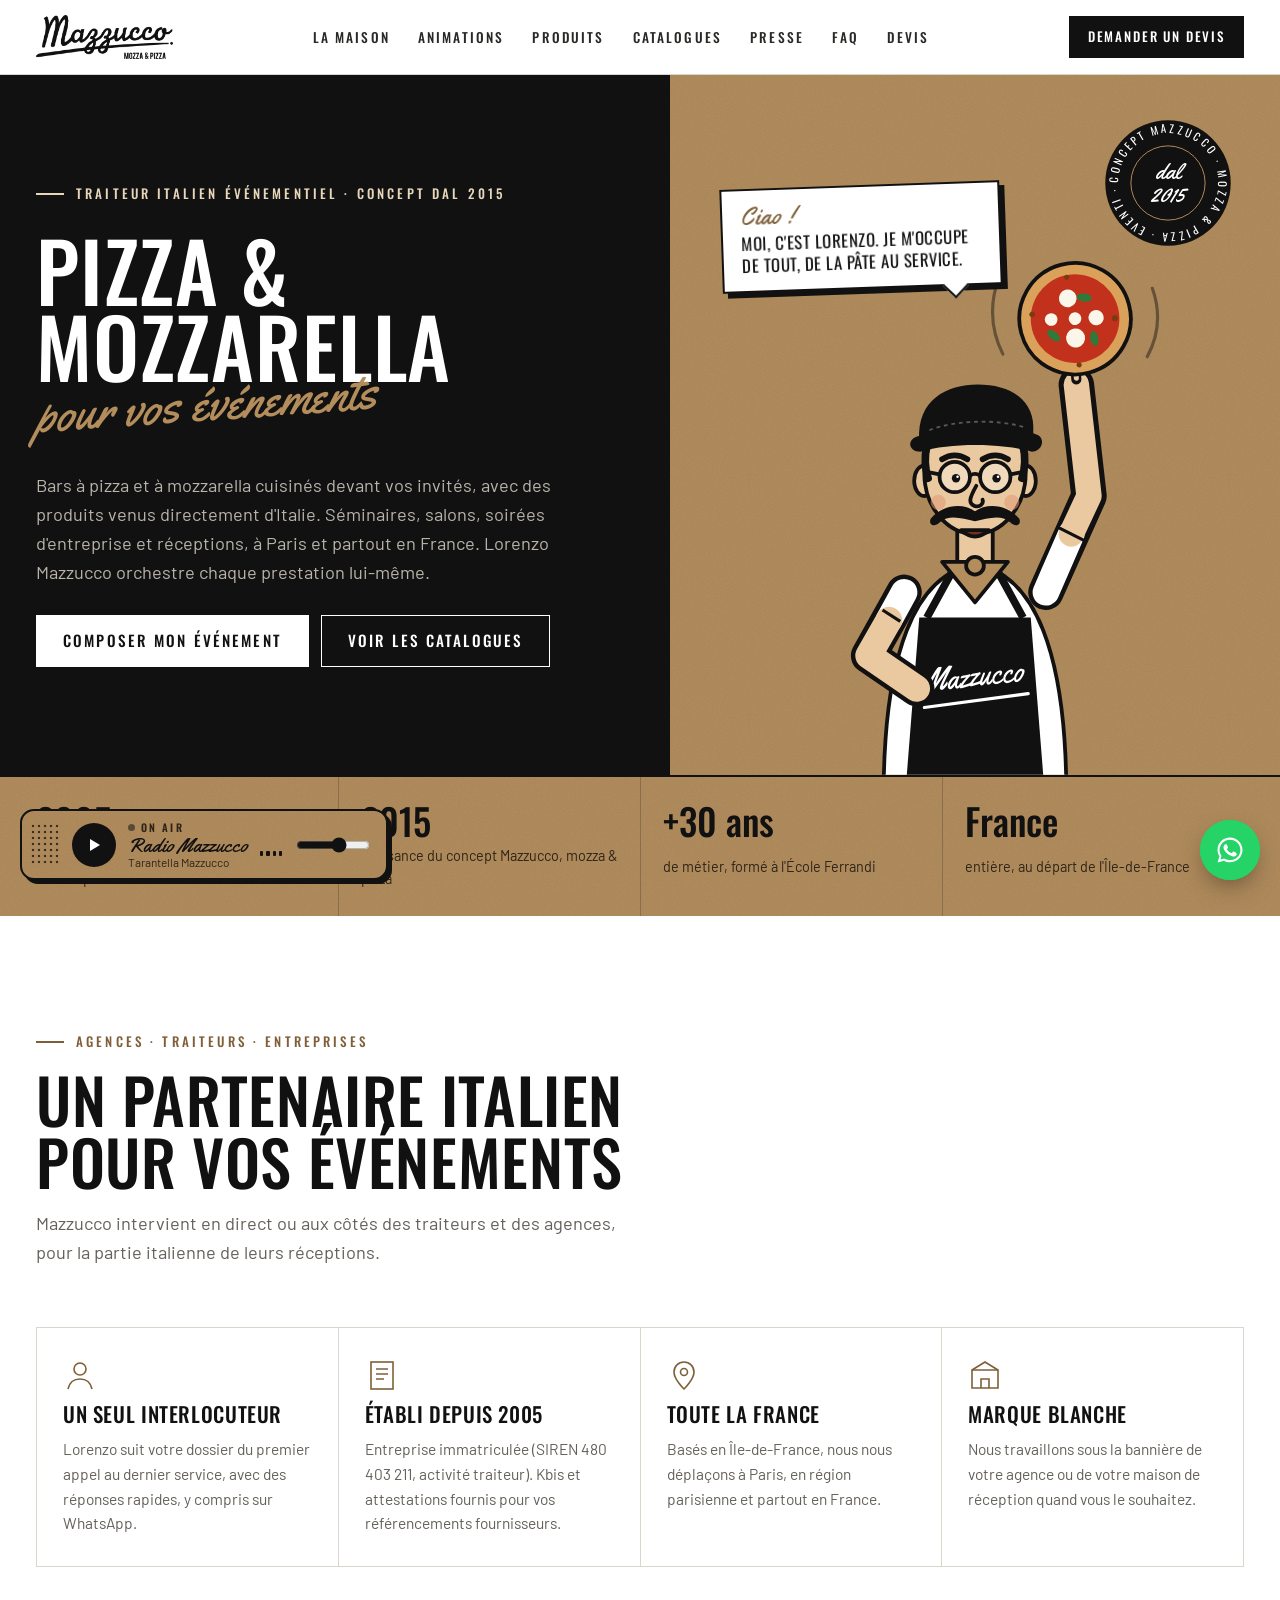
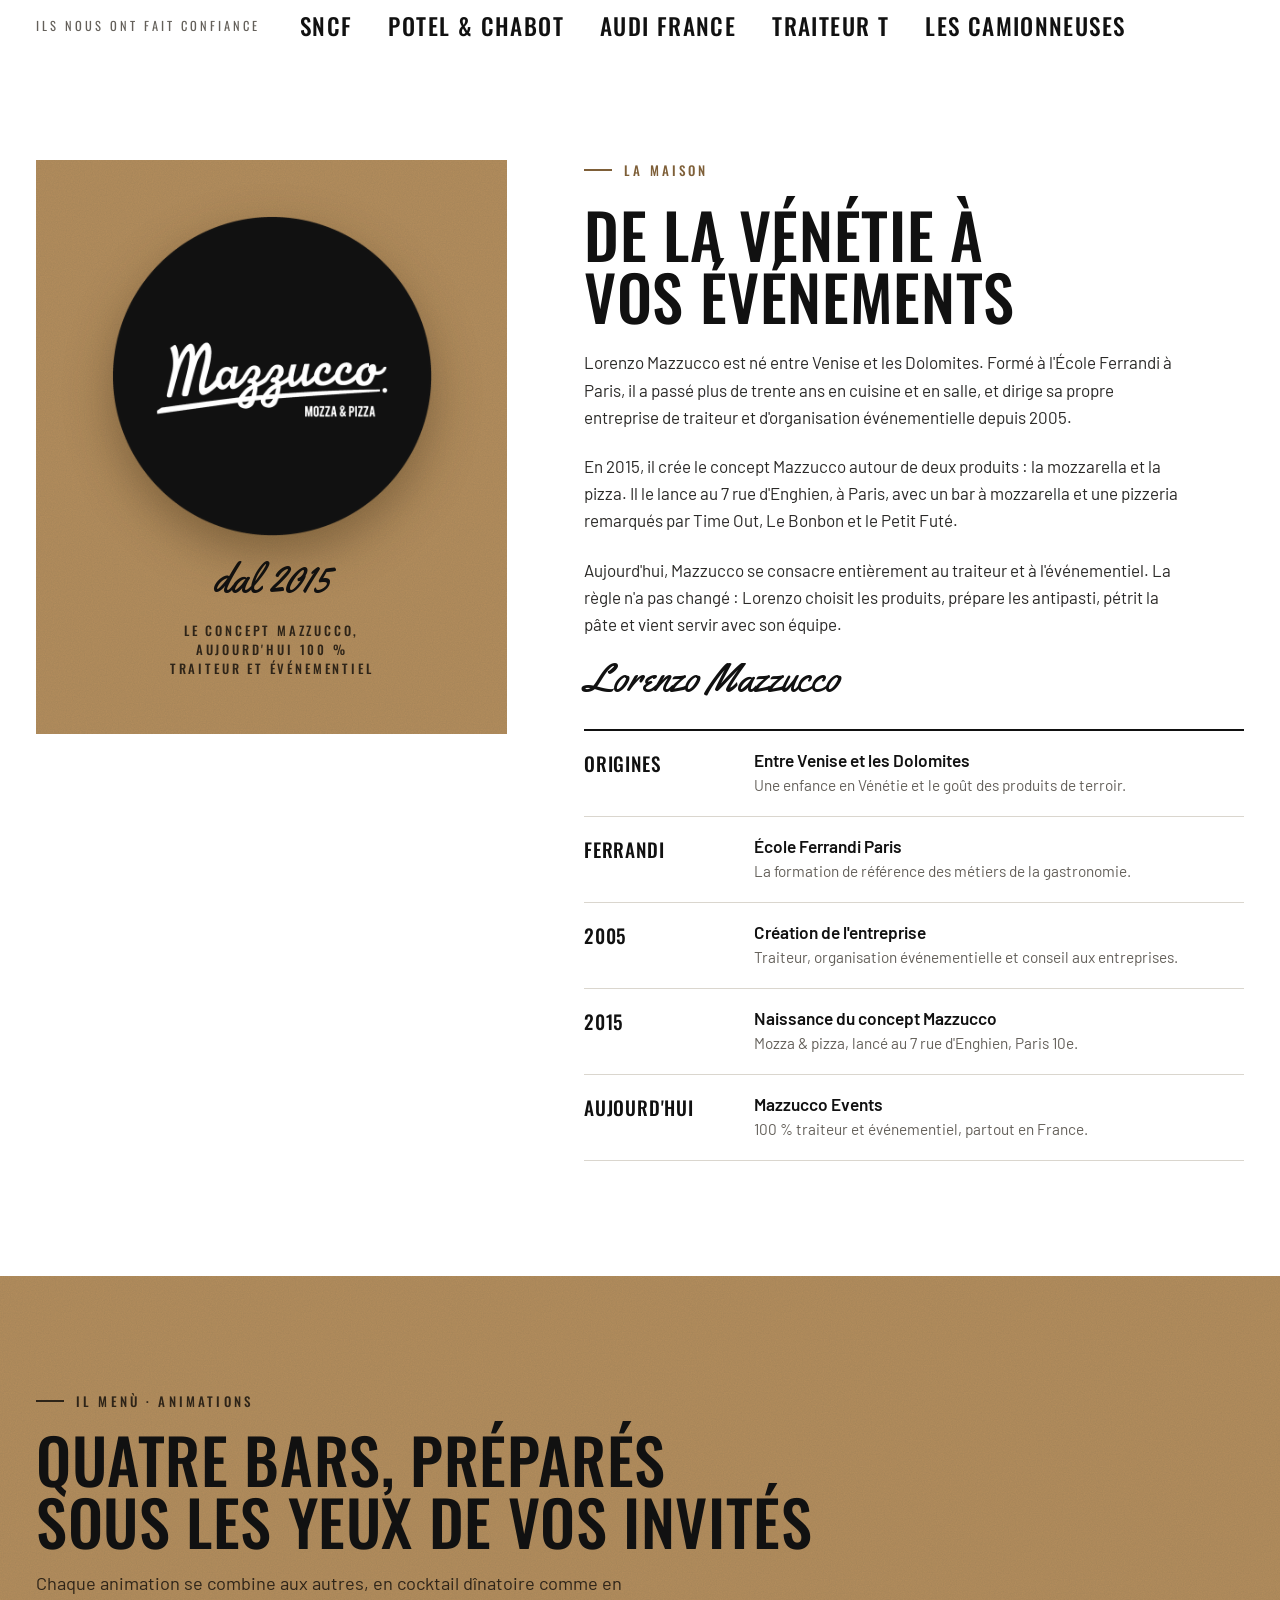
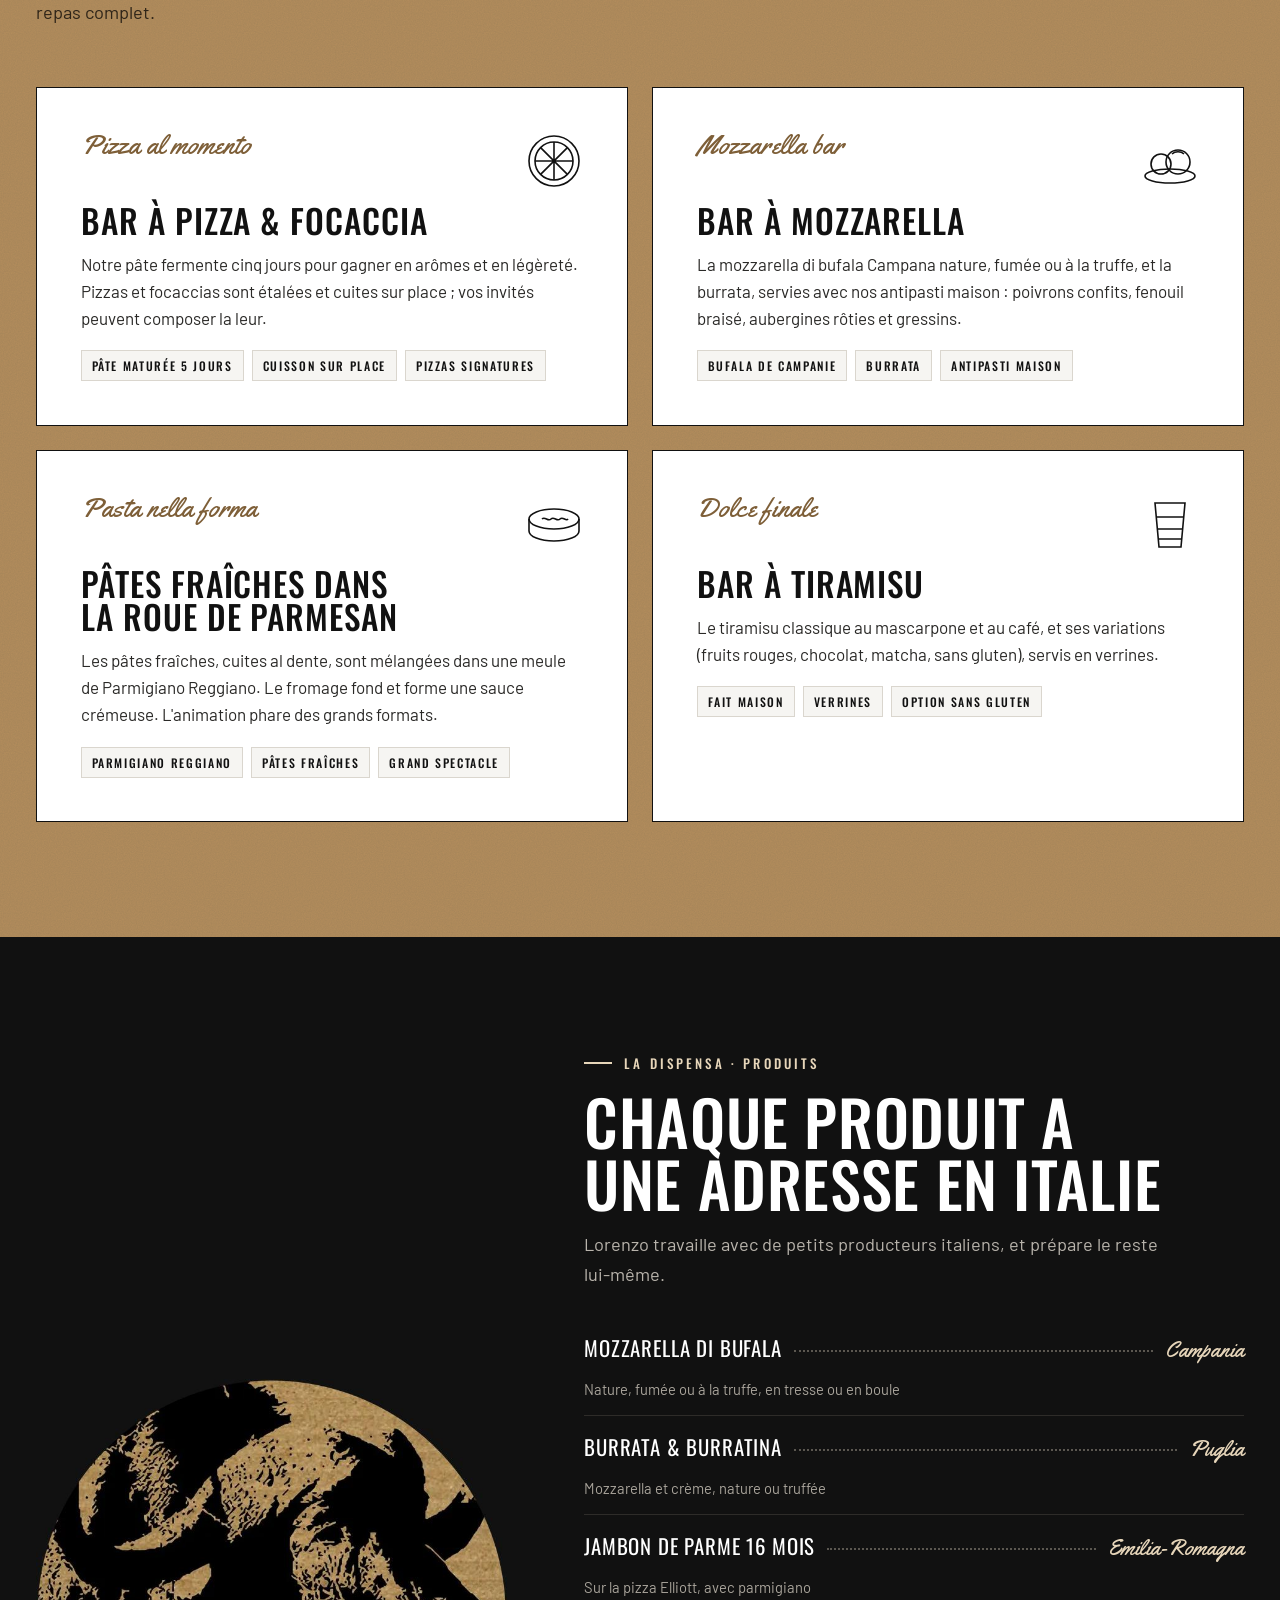
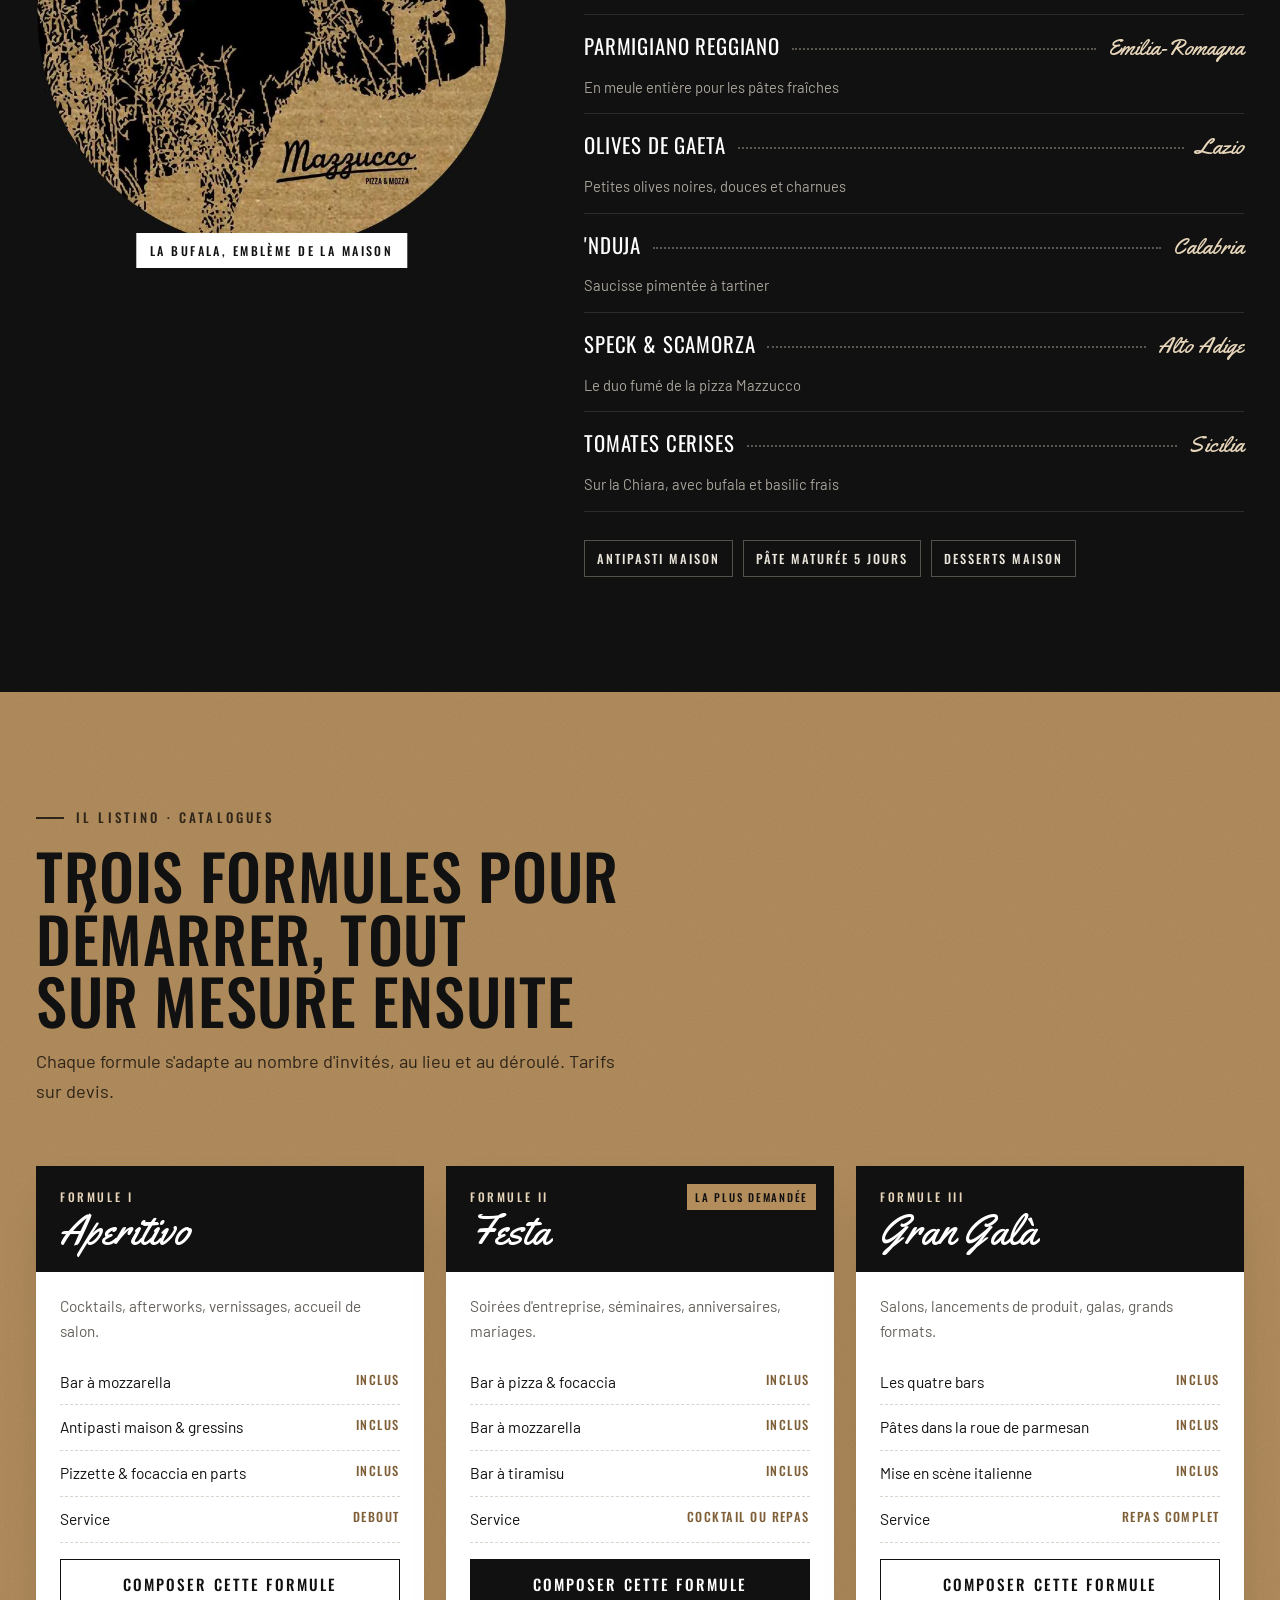
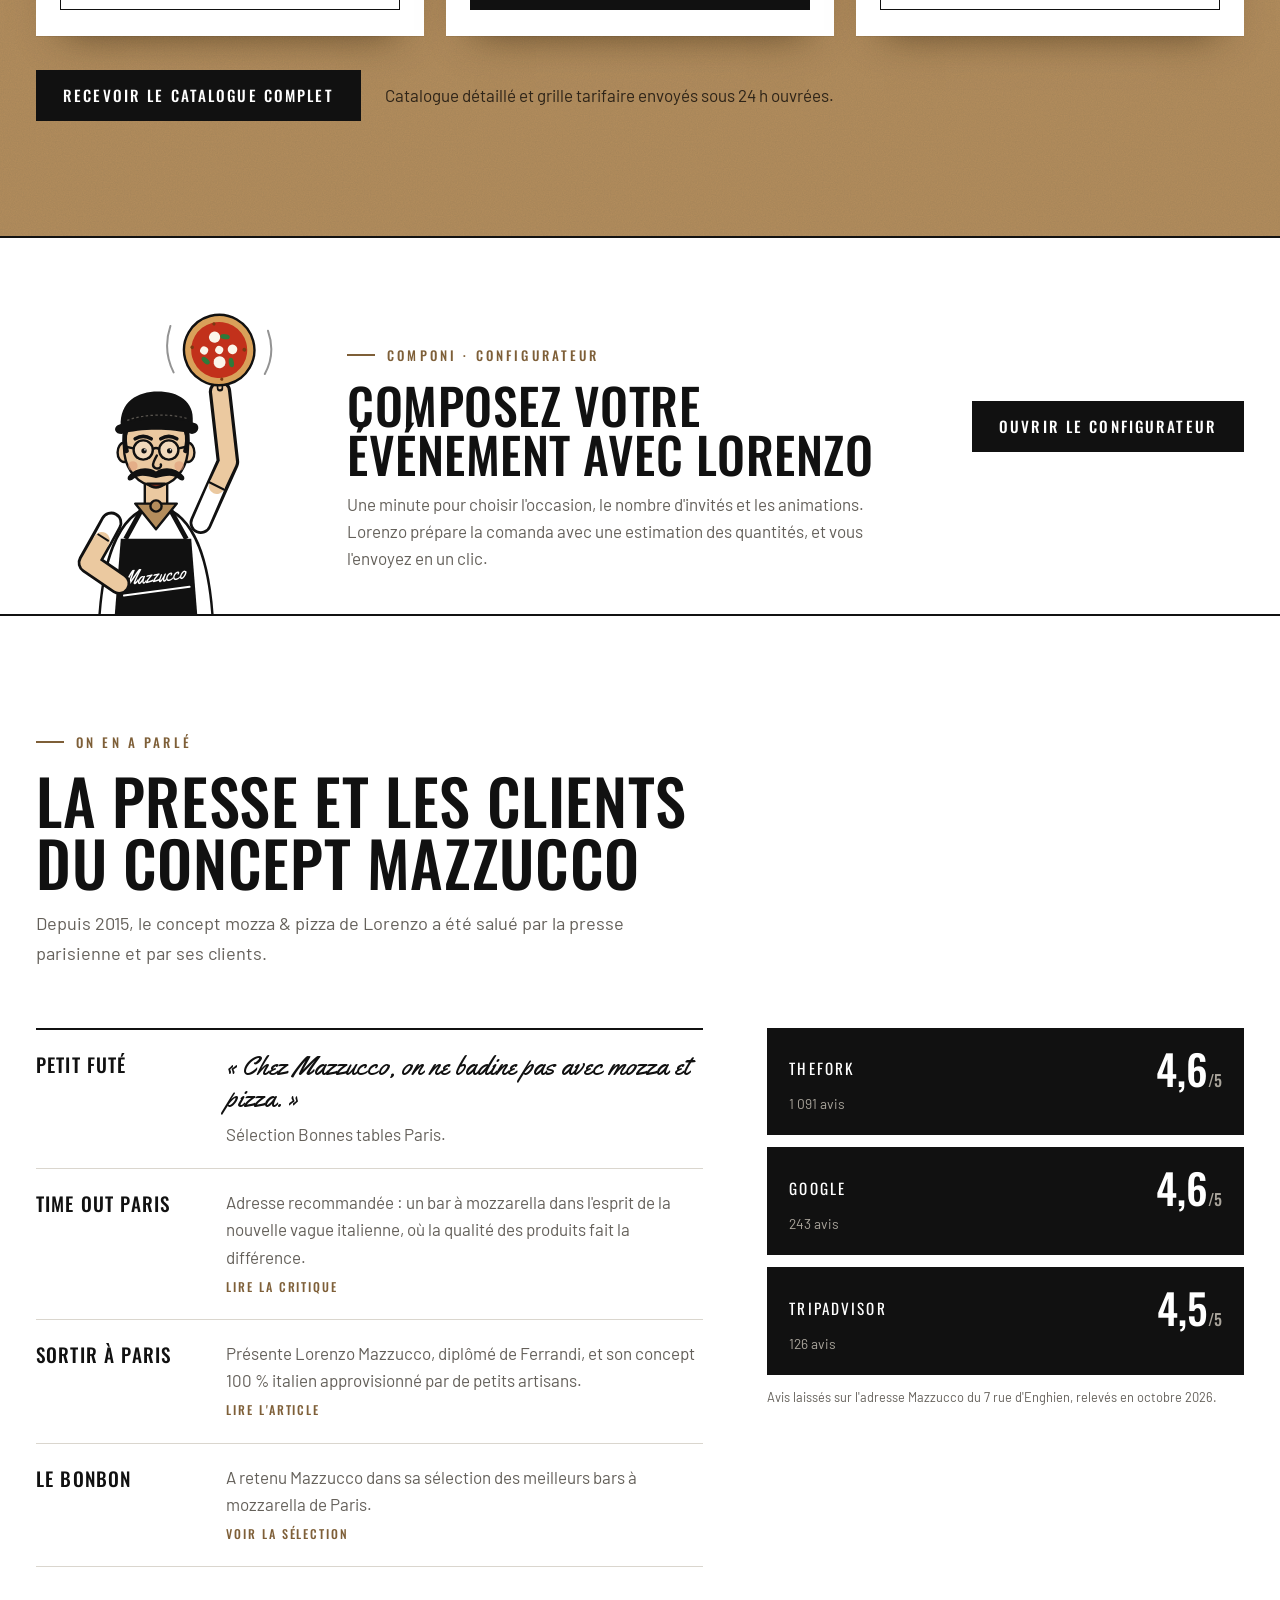
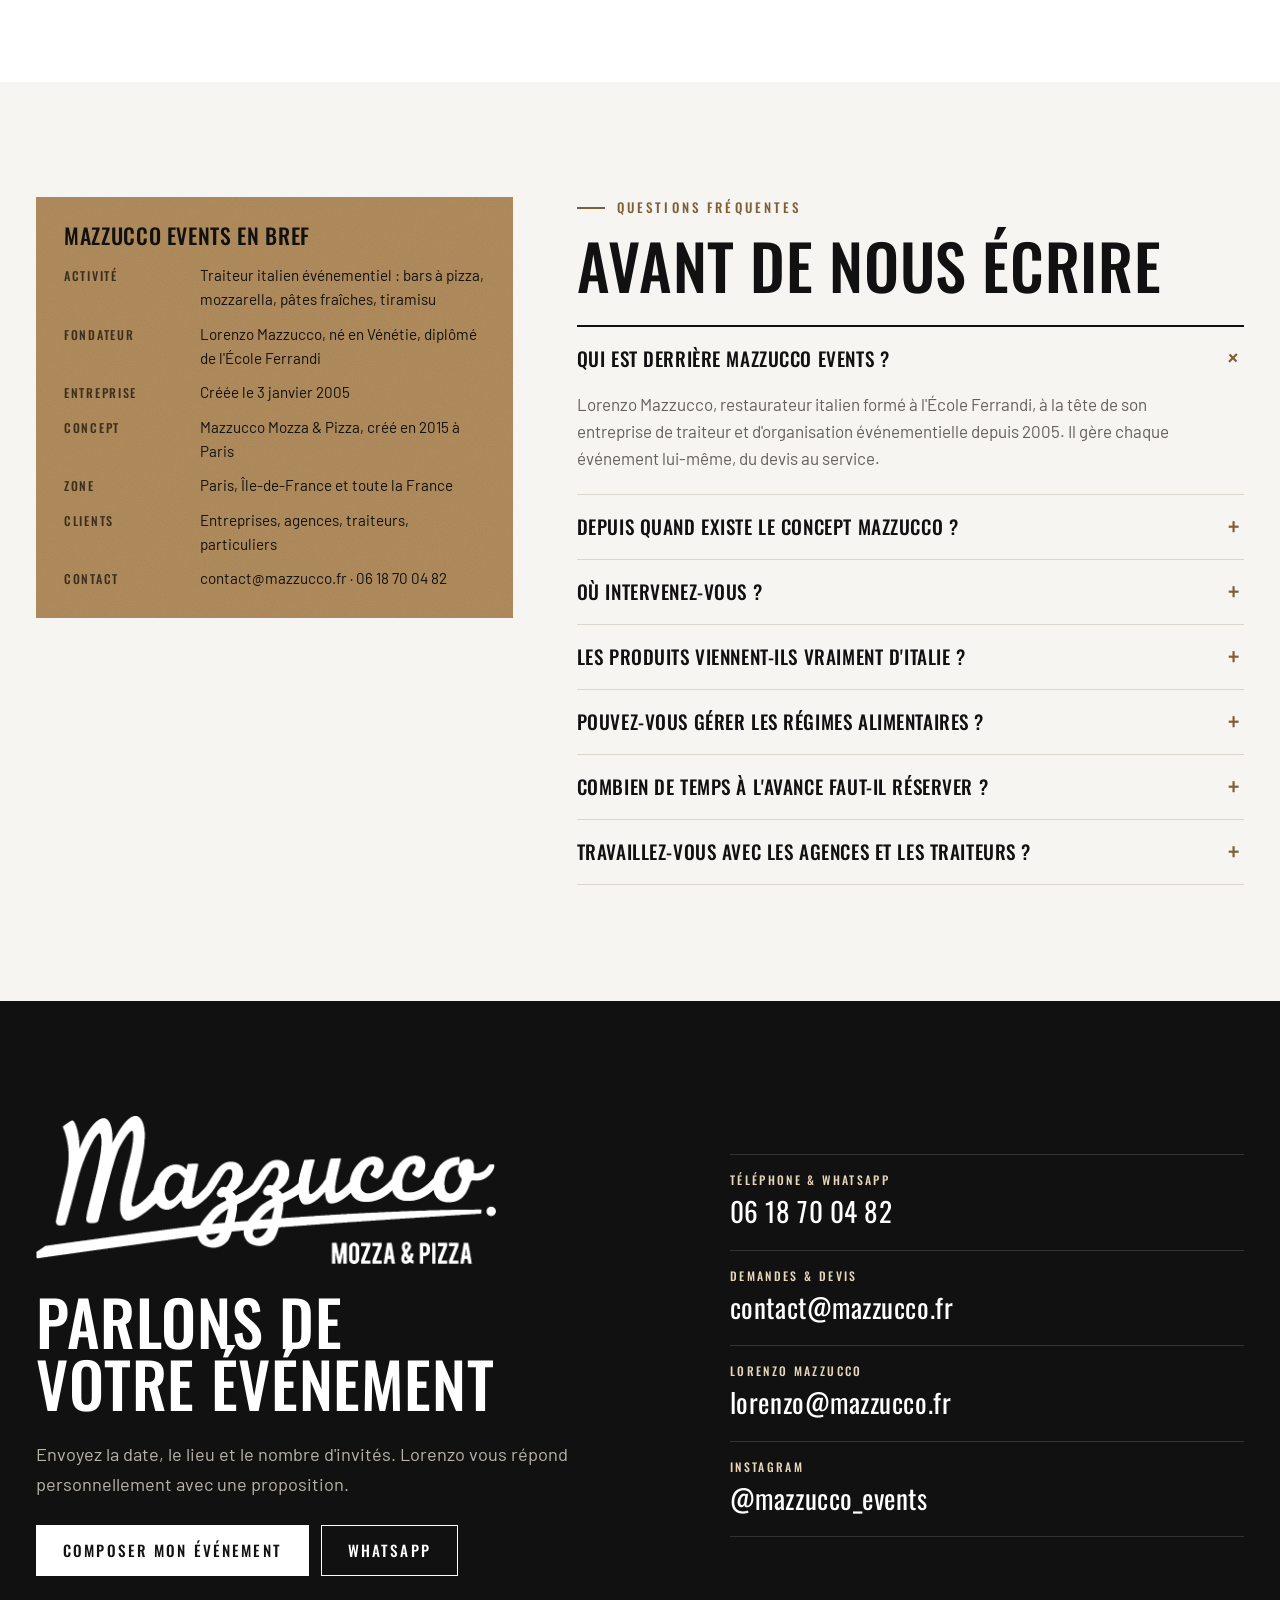
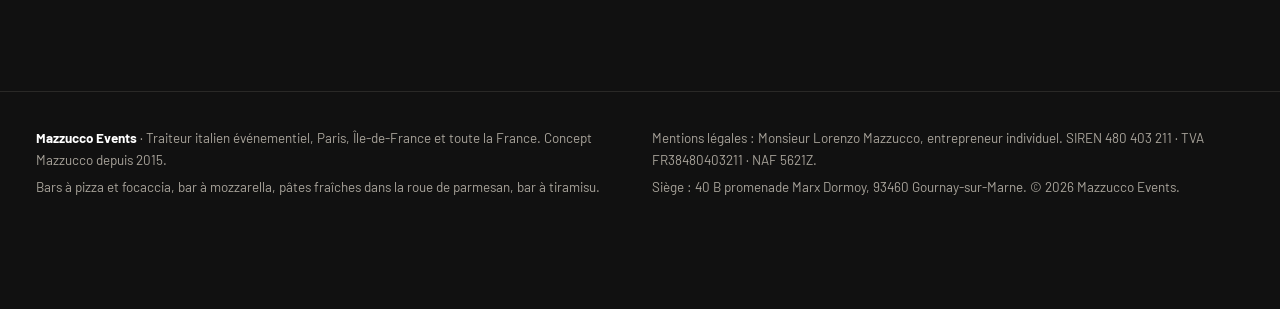
==== docs/index.html @ e8a740b8 "Site vitrine Mazzucco Events : accueil, page devis, Lorenzo, Radio Mazzucco Co-Authored-By: Claude O" ====
<!doctype html>
<html lang="fr">
<head>
<meta charset="utf-8">
<meta name="viewport" content="width=device-width, initial-scale=1, viewport-fit=cover">
<title>Mazzucco Events</title>
<meta name="description" content="Mazzucco Events : traiteur italien événementiel de Lorenzo Mazzucco. Concept Mazzucco depuis 2015, entreprise depuis 2005. Bars à pizza, mozzarella, pâtes fraîches et tiramisu pour vos événements à Paris, en Île-de-France et partout en France.">
<link rel="canonical" href="https://www.mazzucco.fr/">
<meta property="og:type" content="website">
<meta property="og:title" content="Mazzucco Events">
<meta property="og:description" content="Mazzucco Events : traiteur italien événementiel de Lorenzo Mazzucco. Concept Mazzucco depuis 2015, entreprise depuis 2005. Bars à pizza, mozzarella, pâtes fraîches et tiramisu pour vos événements à Paris, en Île-de-France et partout en France.">
<meta property="og:url" content="https://www.mazzucco.fr/">
<meta property="og:image" content="https://www.mazzucco.fr/assets/logo-round.png">
<meta property="og:locale" content="fr_FR">
<link rel="icon" href="assets/logo-round.png">
<link rel="preconnect" href="https://fonts.googleapis.com">
<link rel="preconnect" href="https://fonts.gstatic.com" crossorigin>
<link rel="stylesheet" href="https://fonts.googleapis.com/css2?family=Oswald:wght@400;500;600&family=Barlow:ital,wght@0,400;0,500;0,600;1,400&family=Yellowtail&family=Courier+Prime:wght@400;700&display=swap">
<link rel="stylesheet" href="style.css">
<script type="application/ld+json">
{
 "@context": "https://schema.org",
 "@graph": [
  {
   "@type": "Person",
   "@id": "https://www.mazzucco.fr/#lorenzo",
   "name": "Lorenzo Mazzucco",
   "jobTitle": "Fondateur et chef traiteur, Mazzucco Events",
   "alumniOf": {
    "@type": "EducationalOrganization",
    "name": "École Ferrandi Paris"
   },
   "description": "Né entre Venise et les Dolomites, Lorenzo Mazzucco travaille dans la restauration depuis plus de trente ans. Il dirige son entreprise de traiteur et d'organisation événementielle depuis 2005 et a créé le concept Mazzucco Mozza & Pizza en 2015 à Paris (7 rue d'Enghien).",
   "worksFor": {
    "@id": "https://www.mazzucco.fr/#business"
   }
  },
  {
   "@type": [
    "FoodEstablishment",
    "Organization"
   ],
   "@id": "https://www.mazzucco.fr/#business",
   "name": "Mazzucco Events",
   "alternateName": [
    "Mazzucco",
    "Mazzucco Mozza & Pizza",
    "Mazzucco Pizza & Mozza"
   ],
   "legalName": "Monsieur Lorenzo Mazzucco (entrepreneur individuel)",
   "url": "https://www.mazzucco.fr/",
   "logo": "https://www.mazzucco.fr/assets/logo-black.png",
   "image": "https://www.mazzucco.fr/assets/logo-round.png",
   "email": "contact@mazzucco.fr",
   "telephone": "+33618700482",
   "foundingDate": "2005-01-03",
   "founder": {
    "@id": "https://www.mazzucco.fr/#lorenzo"
   },
   "taxID": "480403211",
   "vatID": "FR38480403211",
   "servesCuisine": [
    "Italienne",
    "Pizza",
    "Mozzarella"
   ],
   "slogan": "Pizza & mozzarella pour vos événements",
   "description": "Traiteur italien événementiel, concept Mazzucco depuis 2015 : bar à pizza et focaccia cuites sur place, bar à mozzarella di bufala, pâtes fraîches dans la roue de parmesan et bar à tiramisu, pour séminaires, salons, soirées d'entreprise, mariages et réceptions privées. Activité exclusivement traiteur et événementiel.",
   "address": {
    "@type": "PostalAddress",
    "streetAddress": "40 B promenade Marx Dormoy",
    "postalCode": "93460",
    "addressLocality": "Gournay-sur-Marne",
    "addressRegion": "Île-de-France",
    "addressCountry": "FR"
   },
   "areaServed": [
    {
     "@type": "AdministrativeArea",
     "name": "Île-de-France"
    },
    {
     "@type": "Country",
     "name": "France"
    }
   ],
   "sameAs": [
    "https://instagram.com/mazzucco_events",
    "https://www.mazzucco-events.fr/"
   ],
   "hasOfferCatalog": {
    "@type": "OfferCatalog",
    "name": "Animations culinaires italiennes",
    "itemListElement": [
     {
      "@type": "Offer",
      "itemOffered": {
       "@type": "Service",
       "name": "Bar à pizza et focaccia",
       "description": "Pâte maturée cinq jours, pizzas cuites sur place devant les invités."
      }
     },
     {
      "@type": "Offer",
      "itemOffered": {
       "@type": "Service",
       "name": "Bar à mozzarella",
       "description": "Mozzarella di bufala Campana nature, fumée ou à la truffe, burrata, antipasti maison."
      }
     },
     {
      "@type": "Offer",
      "itemOffered": {
       "@type": "Service",
       "name": "Pâtes fraîches dans la roue de parmesan"
      }
     },
     {
      "@type": "Offer",
      "itemOffered": {
       "@type": "Service",
       "name": "Bar à tiramisu"
      }
     }
    ]
   }
  },
  {
   "@type": "FAQPage",
   "mainEntity": [
    {
     "@type": "Question",
     "name": "Qui est derrière Mazzucco Events ?",
     "acceptedAnswer": {
      "@type": "Answer",
      "text": "Lorenzo Mazzucco, restaurateur italien formé à l'École Ferrandi, à la tête de son entreprise de traiteur et d'organisation événementielle depuis 2005. Il gère chaque événement lui-même, du devis au service."
     }
    },
    {
     "@type": "Question",
     "name": "Depuis quand existe le concept Mazzucco ?",
     "acceptedAnswer": {
      "@type": "Answer",
      "text": "Depuis 2015. Lorenzo a lancé le concept Mazzucco Mozza & Pizza au 7 rue d'Enghien, à Paris, salué par Time Out, Le Bonbon et le Petit Futé. Aujourd'hui, Mazzucco se consacre uniquement au traiteur et à l'événementiel."
     }
    },
    {
     "@type": "Question",
     "name": "Où intervient Mazzucco Events ?",
     "acceptedAnswer": {
      "@type": "Answer",
      "text": "Basé en Île-de-France, Mazzucco Events intervient à Paris, dans toute l'Île-de-France et partout en France."
     }
    },
    {
     "@type": "Question",
     "name": "Les produits viennent-ils d'Italie ?",
     "acceptedAnswer": {
      "@type": "Answer",
      "text": "Oui. Mozzarella di bufala de Campanie, burrata des Pouilles, jambon de Parme 16 mois, Parmigiano Reggiano, olives de Gaeta, 'nduja de Calabre, speck et scamorza. Les antipasti, la pâte et les desserts sont faits maison."
     }
    },
    {
     "@type": "Question",
     "name": "Travaillez-vous avec les agences et les traiteurs ?",
     "acceptedAnswer": {
      "@type": "Answer",
      "text": "Oui, Mazzucco Events intervient aux côtés de traiteurs et d'agences événementielles, y compris en marque blanche."
     }
    }
   ]
  }
 ]
}
</script>
</head>
<body>
<svg width="0" height="0" style="position:absolute" aria-hidden="true" focusable="false">
<symbol id="lorenzo" viewBox="0 0 300 430">
  <path d="M168 40q-10 30 4 58M290 46q10 28-4 54" fill="none" stroke="#111" stroke-width="2.5" stroke-linecap="round" opacity=".45"/>
  <path d="M78 432C80 340 100 272 150 264C200 272 220 340 222 432Z" fill="#fff" stroke="#111" stroke-width="3"/>
  <path d="M106 306H194L204 432H96Z" fill="#111"/>
  <path d="M112 306L134 266M188 306L166 266" stroke="#111" stroke-width="6"/>
  <text x="150" y="360" text-anchor="middle" font-family="Yellowtail, Brush Script MT, cursive" font-size="25" fill="#fff" transform="rotate(-6 150 358)" textLength="78" lengthAdjust="spacingAndGlyphs">Mazzucco</text>
  <path d="M110 377L192 366" stroke="#fff" stroke-width="2.5" stroke-linecap="round"/>
  <path d="M94 286L66 336L104 362" fill="none" stroke="#111" stroke-width="28" stroke-linecap="round" stroke-linejoin="round"/>
  <path d="M94 286L82 308" stroke="#fff" stroke-width="21" stroke-linecap="round"/>
  <path d="M82 308L66 336L104 362" fill="none" stroke="#EBC9A0" stroke-width="21" stroke-linecap="round" stroke-linejoin="round"/>
  <path d="M77 300L91 309" stroke="#111" stroke-width="2.5"/>
  <path d="M206 286L240 210L230 122" fill="none" stroke="#111" stroke-width="28" stroke-linecap="round" stroke-linejoin="round"/>
  <path d="M206 286L226 240" stroke="#fff" stroke-width="21" stroke-linecap="round"/>
  <path d="M226 240L240 210L230 122" fill="none" stroke="#EBC9A0" stroke-width="20" stroke-linecap="round" stroke-linejoin="round"/>
  <path d="M216 235L236 245" stroke="#111" stroke-width="2.5"/>
  <path d="M230 118L229 100" stroke="#111" stroke-width="8" stroke-linecap="round"/>
  <path d="M230 117L229.3 101" stroke="#EBC9A0" stroke-width="4" stroke-linecap="round"/>
  <g>
    <animateTransform attributeName="transform" type="rotate" from="0 229 70" to="360 229 70" dur="1.4s" repeatCount="indefinite"/>
    <circle cx="229" cy="70" r="44" fill="#D9A15A" stroke="#111" stroke-width="3"/>
    <circle cx="229" cy="70" r="35" fill="#C2311B"/>
    <circle cx="216" cy="59" r="7" fill="#FBF6EA"/><circle cx="243" cy="61" r="6" fill="#FBF6EA"/><circle cx="237" cy="83" r="7.5" fill="#FBF6EA"/><circle cx="213" cy="80" r="5" fill="#FBF6EA"/><circle cx="229" cy="70" r="5" fill="#FBF6EA"/>
    <ellipse cx="227" cy="52" rx="6" ry="3.2" fill="#2F7A3A" transform="rotate(-25 227 52)"/><ellipse cx="250" cy="76" rx="6" ry="3.2" fill="#2F7A3A" transform="rotate(50 250 76)"/><ellipse cx="221" cy="90" rx="6" ry="3.2" fill="#2F7A3A" transform="rotate(10 221 90)"/>
    <circle cx="207" cy="45" r="2" fill="#7A3A12"/><circle cx="256" cy="54" r="2.4" fill="#7A3A12"/><circle cx="250" cy="100" r="2" fill="#7A3A12"/><circle cx="198" cy="84" r="2.2" fill="#7A3A12"/>
  </g>
  <rect x="136" y="228" width="28" height="42" rx="6" fill="#EBC9A0" stroke="#111" stroke-width="3"/>
  <path d="M124 262H176L150 294Z" fill="#B48D5C" stroke="#111" stroke-width="3" stroke-linejoin="round"/>
  <circle cx="150" cy="265" r="7" fill="#B48D5C" stroke="#111" stroke-width="3"/>
  <ellipse cx="110" cy="198" rx="8" ry="12" fill="#EBC9A0" stroke="#111" stroke-width="3"/>
  <ellipse cx="190" cy="198" rx="8" ry="12" fill="#EBC9A0" stroke="#111" stroke-width="3"/>
  <ellipse cx="150" cy="192" rx="40" ry="48" fill="#EBC9A0" stroke="#111" stroke-width="3"/>
  <path d="M112 170q-3 14 1 26M188 170q3 14-1 26" stroke="#111" stroke-width="6" stroke-linecap="round" fill="none"/>
  <path d="M106 166C104 134 128 122 152 122C178 122 198 134 196 160C196 164 194 166 192 168Z" fill="#111"/>
  <path d="M102 164C124 155 178 153 200 162C206 166 202 175 195 175C170 168 130 168 107 175C99 175 96 168 102 164Z" fill="#111"/>
  <path d="M114 158C134 150 168 149 190 156" stroke="#5A5650" stroke-width="1.5" fill="none" stroke-dasharray="3 3"/>
  <path d="M124 181q10-6 20 0M156 181q10-6 20 0" stroke="#111" stroke-width="4.5" stroke-linecap="round" fill="none"/>
  <circle cx="134" cy="195" r="12" fill="#fff" fill-opacity=".3" stroke="#111" stroke-width="3"/>
  <circle cx="166" cy="195" r="12" fill="#fff" fill-opacity=".3" stroke="#111" stroke-width="3"/>
  <path d="M146 194q4-3 8 0M122 193L112 191M178 193L188 191" stroke="#111" stroke-width="3" fill="none"/>
  <circle cx="135" cy="196" r="3.3" fill="#111"/><circle cx="167" cy="196" r="3.3" fill="#111"/>
  <circle cx="136.2" cy="194.8" r="1" fill="#fff"/><circle cx="168.2" cy="194.8" r="1" fill="#fff"/>
  <path d="M151 202C146 211 144 216 150 218C154 219 157 216 156 213" fill="none" stroke="#111" stroke-width="3" stroke-linecap="round"/>
  <circle cx="121" cy="215" r="6" fill="#DE9774" opacity=".55"/><circle cx="179" cy="215" r="6" fill="#DE9774" opacity=".55"/>
  <path d="M150 222C140 215 124 217 115 228C113 233 118 235 122 231C130 224 140 228 150 230C160 228 170 224 178 231C182 235 187 233 185 228C176 217 160 215 150 222Z" fill="#111"/>
  <path d="M139 237Q150 247 161 237Z" fill="#7A2E1E" stroke="#111" stroke-width="3" stroke-linejoin="round"/>
</symbol>
</svg>
<!-- ============ LOADER ============ -->
<div id="loader" aria-hidden="true" title="Cliquer pour entrer">
  <div class="stage">
    <canvas id="pizzaSpin" width="230" height="230"></canvas>
    <img src="assets/logo-white.png" alt="" width="934" height="300">
  </div>
</div>

<header class="site">
  <div class="wrap nav">
    <a class="logo" href="./"><img src="assets/logo-black.png" alt="Mazzucco, Mozza &amp; Pizza" width="934" height="300"></a>
    <ul id="navList">
      <li><a href="./#maison">La maison</a></li>
      <li><a href="./#animations">Animations</a></li>
      <li><a href="./#produits">Produits</a></li>
      <li><a href="./#catalogues">Catalogues</a></li>
      <li><a href="./#presse">Presse</a></li>
      <li><a href="./#faq">FAQ</a></li>
      <li><a href="devis.html">Devis</a></li>
    </ul>
    <a class="btn btn-ink" href="devis.html">Demander un devis</a>
    <button class="menu-btn" id="menuBtn" aria-expanded="false" aria-controls="navList">Menu</button>
  </div>
</header>

<main id="top">
<!-- ============ HERO ============ -->
<section class="hero black">
  <div class="wrap hero-grid">
    <div class="hero-copy">
      <span class="kicker">Traiteur italien événementiel · concept dal 2015</span>
      <h1>Pizza &amp; mozzarella <span class="script">pour vos événements</span></h1>
      <p class="lede">Bars à pizza et à mozzarella cuisinés devant vos invités, avec des produits venus directement d'Italie. Séminaires, salons, soirées d'entreprise et réceptions, à Paris et partout en France. Lorenzo Mazzucco orchestre chaque prestation lui-même.</p>
      <div class="ctas">
        <a class="btn btn-white" href="devis.html">Composer mon événement</a>
        <a class="btn btn-line" href="#catalogues">Voir les catalogues</a>
      </div>
    </div>
    <div class="hero-stage kraft">
      <div class="bubble"><span class="script">Ciao !</span>Moi, c'est Lorenzo. Je m'occupe de tout, de la pâte au service.</div>
      <div class="badge" aria-hidden="true">
        <svg viewBox="0 0 200 200"><defs><path id="circ" d="M100,100 m-78,0 a78,78 0 1,1 156,0 a78,78 0 1,1 -156,0"/></defs><circle cx="100" cy="100" r="98" fill="#111"/><circle cx="100" cy="100" r="58" fill="none" stroke="#B48D5C" stroke-width="1.5"/><text font-family="Oswald, Arial Narrow, sans-serif" font-size="17" fill="#fff"><textPath href="#circ" textLength="480" lengthAdjust="spacing">CONCEPT MAZZUCCO · MOZZA &amp; PIZZA · EVENTI ·</textPath></text></svg>
        <span class="c">dal<br>2015</span>
      </div>
      <svg class="lorenzo" viewBox="0 0 300 430" role="img" aria-label="Lorenzo, le pizzaiolo de Mazzucco, fait tourner une pizza sur son doigt"><use href="#lorenzo"/></svg>
    </div>
  </div>
</section>

<section class="kraft" aria-label="Chiffres clés" style="border-top:2px solid #111">
  <div class="wrap proof-row">
    <div><span class="n">2005</span><span class="l">entreprise de traiteur et d'événementiel fondée par Lorenzo</span></div>
    <div><span class="n">2015</span><span class="l">naissance du concept Mazzucco, mozza &amp; pizza</span></div>
    <div><span class="n">+30 ans</span><span class="l">de métier, formé à l'École Ferrandi</span></div>
    <div><span class="n">France</span><span class="l">entière, au départ de l'Île-de-France</span></div>
  </div>
</section>

<!-- ============ PROS ============ -->
<section class="section" aria-labelledby="pros-t">
  <div class="wrap">
    <div class="head">
      <span class="kicker">Agences · traiteurs · entreprises</span>
      <h2 id="pros-t">Un partenaire italien pour vos événements</h2>
      <p class="lede">Mazzucco intervient en direct ou aux côtés des traiteurs et des agences, pour la partie italienne de leurs réceptions.</p>
    </div>
    <div class="pros-grid">
      <div class="pro"><svg viewBox="0 0 34 34" fill="none" stroke="currentColor" stroke-width="1.6" aria-hidden="true"><circle cx="17" cy="11" r="6"/><path d="M5 31c1.5-7 6-10 12-10s10.5 3 12 10"/></svg><h3>Un seul interlocuteur</h3><p>Lorenzo suit votre dossier du premier appel au dernier service, avec des réponses rapides, y compris sur WhatsApp.</p></div>
      <div class="pro"><svg viewBox="0 0 34 34" fill="none" stroke="currentColor" stroke-width="1.6" aria-hidden="true"><rect x="6" y="4" width="22" height="27"/><path d="M11 11h12M11 16h12M11 21h8"/></svg><h3>Établi depuis 2005</h3><p>Entreprise immatriculée (SIREN 480 403 211, activité traiteur). Kbis et attestations fournis pour vos référencements fournisseurs.</p></div>
      <div class="pro"><svg viewBox="0 0 34 34" fill="none" stroke="currentColor" stroke-width="1.6" aria-hidden="true"><path d="M17 31s10-9.5 10-17a10 10 0 0 0-20 0c0 7.5 10 17 10 17z"/><circle cx="17" cy="14" r="3.5"/></svg><h3>Toute la France</h3><p>Basés en Île-de-France, nous nous déplaçons à Paris, en région parisienne et partout en France.</p></div>
      <div class="pro"><svg viewBox="0 0 34 34" fill="none" stroke="currentColor" stroke-width="1.6" aria-hidden="true"><path d="M4 12h26v18H4z"/><path d="M4 12l13-8 13 8"/><path d="M13 30v-9h8v9"/></svg><h3>Marque blanche</h3><p>Nous travaillons sous la bannière de votre agence ou de votre maison de réception quand vous le souhaitez.</p></div>
    </div>
    <div class="clients">
      <span class="t">Ils nous ont fait confiance</span>
      <div class="names"><span>SNCF</span><span>Potel &amp; Chabot</span><span>Audi France</span><span>Traiteur T</span><span>Les Camionneuses</span></div>
    </div>
  </div>
</section>

<!-- ============ MAISON ============ -->
<section class="section" id="maison" style="padding-top:0">
  <div class="wrap maison-grid">
    <div class="seal kraft">
      <img src="assets/logo-round.png" alt="Logo rond Mazzucco Mozza &amp; Pizza" width="700" height="700" loading="lazy">
      <span class="dal">dal 2015</span>
      <span class="sub">Le concept Mazzucco, aujourd'hui 100 % traiteur et événementiel</span>
    </div>
    <div class="story">
      <span class="kicker">La maison</span>
      <h2>De la Vénétie à vos événements</h2>
      <p>Lorenzo Mazzucco est né entre Venise et les Dolomites. Formé à l'École Ferrandi à Paris, il a passé plus de trente ans en cuisine et en salle, et dirige sa propre entreprise de traiteur et d'organisation événementielle depuis 2005.</p>
      <p>En 2015, il crée le concept Mazzucco autour de deux produits : la mozzarella et la pizza. Il le lance au 7 rue d'Enghien, à Paris, avec un bar à mozzarella et une pizzeria remarqués par Time Out, Le Bonbon et le Petit Futé.</p>
      <p>Aujourd'hui, Mazzucco se consacre entièrement au traiteur et à l'événementiel. La règle n'a pas changé : Lorenzo choisit les produits, prépare les antipasti, pétrit la pâte et vient servir avec son équipe.</p>
      <span class="signature">Lorenzo Mazzucco</span>
      <ol class="timeline" aria-label="Parcours de Lorenzo Mazzucco">
        <li><span class="when">Origines</span><div><h3>Entre Venise et les Dolomites</h3><p>Une enfance en Vénétie et le goût des produits de terroir.</p></div></li>
        <li><span class="when">Ferrandi</span><div><h3>École Ferrandi Paris</h3><p>La formation de référence des métiers de la gastronomie.</p></div></li>
        <li><span class="when">2005</span><div><h3>Création de l'entreprise</h3><p>Traiteur, organisation événementielle et conseil aux entreprises.</p></div></li>
        <li><span class="when">2015</span><div><h3>Naissance du concept Mazzucco</h3><p>Mozza &amp; pizza, lancé au 7 rue d'Enghien, Paris 10e.</p></div></li>
        <li><span class="when">Aujourd'hui</span><div><h3>Mazzucco Events</h3><p>100 % traiteur et événementiel, partout en France.</p></div></li>
      </ol>
    </div>
  </div>
</section>

<!-- ============ ANIMATIONS ============ -->
<section class="section kraft" id="animations">
  <div class="wrap">
    <div class="head">
      <span class="kicker">Il menù · animations</span>
      <h2>Quatre bars, préparés sous les yeux de vos invités</h2>
      <p class="lede">Chaque animation se combine aux autres, en cocktail dînatoire comme en repas complet.</p>
    </div>
    <div class="anim-grid">
      <article class="anim">
        <div class="top"><span class="it">Pizza al momento</span><svg viewBox="0 0 58 58" fill="none" stroke="currentColor" stroke-width="1.6" aria-hidden="true"><circle cx="29" cy="29" r="25"/><circle cx="29" cy="29" r="19"/><path d="M29 10v38M10 29h38M15.6 15.6l26.8 26.8M42.4 15.6 15.6 42.4"/></svg></div>
        <h3>Bar à pizza &amp; focaccia</h3>
        <p>Notre pâte fermente cinq jours pour gagner en arômes et en légèreté. Pizzas et focaccias sont étalées et cuites sur place ; vos invités peuvent composer la leur.</p>
        <div class="tags"><span>Pâte maturée 5 jours</span><span>Cuisson sur place</span><span>Pizzas signatures</span></div>
      </article>
      <article class="anim">
        <div class="top"><span class="it">Mozzarella bar</span><svg viewBox="0 0 58 58" fill="none" stroke="currentColor" stroke-width="1.6" aria-hidden="true"><ellipse cx="29" cy="44" rx="25" ry="7"/><circle cx="20" cy="32" r="10"/><circle cx="37" cy="30" r="12"/><path d="M31 22c3-3 9-3 12 0"/></svg></div>
        <h3>Bar à mozzarella</h3>
        <p>La mozzarella di bufala Campana nature, fumée ou à la truffe, et la burrata, servies avec nos antipasti maison : poivrons confits, fenouil braisé, aubergines rôties et gressins.</p>
        <div class="tags"><span>Bufala de Campanie</span><span>Burrata</span><span>Antipasti maison</span></div>
      </article>
      <article class="anim">
        <div class="top"><span class="it">Pasta nella forma</span><svg viewBox="0 0 58 58" fill="none" stroke="currentColor" stroke-width="1.6" aria-hidden="true"><ellipse cx="29" cy="24" rx="25" ry="10"/><path d="M4 24v12c0 5.5 11 10 25 10s25-4.5 25-10V24"/><path d="M17 24c3-3 6 3 9 0s6 3 9 0 6 3 8 0"/></svg></div>
        <h3>Pâtes fraîches dans la roue de parmesan</h3>
        <p>Les pâtes fraîches, cuites al dente, sont mélangées dans une meule de Parmigiano Reggiano. Le fromage fond et forme une sauce crémeuse. L'animation phare des grands formats.</p>
        <div class="tags"><span>Parmigiano Reggiano</span><span>Pâtes fraîches</span><span>Grand spectacle</span></div>
      </article>
      <article class="anim">
        <div class="top"><span class="it">Dolce finale</span><svg viewBox="0 0 58 58" fill="none" stroke="currentColor" stroke-width="1.6" aria-hidden="true"><path d="M14 8h30l-4 44H18z"/><path d="M15.5 22h27M16.6 34h24.8M17.6 44h22.8"/></svg></div>
        <h3>Bar à tiramisu</h3>
        <p>Le tiramisu classique au mascarpone et au café, et ses variations (fruits rouges, chocolat, matcha, sans gluten), servis en verrines.</p>
        <div class="tags"><span>Fait maison</span><span>Verrines</span><span>Option sans gluten</span></div>
      </article>
    </div>
  </div>
</section>

<!-- ============ DISPENSA ============ -->
<section class="section black" id="produits">
  <div class="wrap disp-grid">
    <div class="disc">
      <img src="assets/bufala.jpg" alt="Illustration d'un buffle sur fond kraft, emblème graphique de Mazzucco" width="760" height="760" loading="lazy">
      <span class="cap">La bufala, emblème de la maison</span>
    </div>
    <div>
      <div class="head" style="margin-bottom:28px">
        <span class="kicker">La dispensa · produits</span>
        <h2>Chaque produit a une adresse en Italie</h2>
        <p class="lede">Lorenzo travaille avec de petits producteurs italiens, et prépare le reste lui-même.</p>
      </div>
      <ul class="listino">
        <li><span class="p">Mozzarella di bufala</span><span class="dots"></span><span class="r">Campania</span><span class="d">Nature, fumée ou à la truffe, en tresse ou en boule</span></li>
        <li><span class="p">Burrata &amp; burratina</span><span class="dots"></span><span class="r">Puglia</span><span class="d">Mozzarella et crème, nature ou truffée</span></li>
        <li><span class="p">Jambon de Parme 16 mois</span><span class="dots"></span><span class="r">Emilia-Romagna</span><span class="d">Sur la pizza Elliott, avec parmigiano</span></li>
        <li><span class="p">Parmigiano Reggiano</span><span class="dots"></span><span class="r">Emilia-Romagna</span><span class="d">En meule entière pour les pâtes fraîches</span></li>
        <li><span class="p">Olives de Gaeta</span><span class="dots"></span><span class="r">Lazio</span><span class="d">Petites olives noires, douces et charnues</span></li>
        <li><span class="p">'Nduja</span><span class="dots"></span><span class="r">Calabria</span><span class="d">Saucisse pimentée à tartiner</span></li>
        <li><span class="p">Speck &amp; scamorza</span><span class="dots"></span><span class="r">Alto Adige</span><span class="d">Le duo fumé de la pizza Mazzucco</span></li>
        <li><span class="p">Tomates cerises</span><span class="dots"></span><span class="r">Sicilia</span><span class="d">Sur la Chiara, avec bufala et basilic frais</span></li>
      </ul>
      <div class="maison-made"><span>Antipasti maison</span><span>Pâte maturée 5 jours</span><span>Desserts maison</span></div>
    </div>
  </div>
</section>

<!-- ============ CATALOGUES ============ -->
<section class="section kraft" id="catalogues">
  <div class="wrap">
    <div class="head">
      <span class="kicker">Il listino · catalogues</span>
      <h2>Trois formules pour démarrer, tout sur mesure ensuite</h2>
      <p class="lede">Chaque formule s'adapte au nombre d'invités, au lieu et au déroulé. Tarifs sur devis.</p>
    </div>
    <div class="cat-grid">
      <article class="box">
        <div class="lid"><span class="f">Formule I</span><h3>Aperitivo</h3></div>
        <div class="in">
          <p class="for">Cocktails, afterworks, vernissages, accueil de salon.</p>
          <ul><li><span>Bar à mozzarella</span><span>Inclus</span></li><li><span>Antipasti maison &amp; gressins</span><span>Inclus</span></li><li><span>Pizzette &amp; focaccia en parts</span><span>Inclus</span></li><li><span>Service</span><span>Debout</span></li></ul>
          <a class="btn btn-line" href="devis.html#aperitivo">Composer cette formule</a>
        </div>
      </article>
      <article class="box">
        <div class="lid"><span class="f">Formule II</span><h3>Festa</h3><span class="pop">La plus demandée</span></div>
        <div class="in">
          <p class="for">Soirées d'entreprise, séminaires, anniversaires, mariages.</p>
          <ul><li><span>Bar à pizza &amp; focaccia</span><span>Inclus</span></li><li><span>Bar à mozzarella</span><span>Inclus</span></li><li><span>Bar à tiramisu</span><span>Inclus</span></li><li><span>Service</span><span>Cocktail ou repas</span></li></ul>
          <a class="btn btn-ink" href="devis.html#festa">Composer cette formule</a>
        </div>
      </article>
      <article class="box">
        <div class="lid"><span class="f">Formule III</span><h3>Gran Galà</h3></div>
        <div class="in">
          <p class="for">Salons, lancements de produit, galas, grands formats.</p>
          <ul><li><span>Les quatre bars</span><span>Inclus</span></li><li><span>Pâtes dans la roue de parmesan</span><span>Inclus</span></li><li><span>Mise en scène italienne</span><span>Inclus</span></li><li><span>Service</span><span>Repas complet</span></li></ul>
          <a class="btn btn-line" href="devis.html#gala">Composer cette formule</a>
        </div>
      </article>
    </div>
    <div class="cat-cta">
      <a class="btn btn-ink" href="https://wa.me/33618700482?text=Bonjour%20Lorenzo%2C%20pouvez-vous%20m%27envoyer%20le%20catalogue%20complet%20Mazzucco%20Events%20et%20votre%20grille%20tarifaire%20%3F" target="_blank" rel="noopener">Recevoir le catalogue complet</a>
      <p>Catalogue détaillé et grille tarifaire envoyés sous 24 h ouvrées.</p>
    </div>
  </div>
</section>

<!-- ============ DEVIS TEASER ============ -->
<section class="teaser" aria-labelledby="teaser-t">
  <div class="wrap teaser-grid">
    <svg class="lorenzo" viewBox="0 0 300 430" aria-hidden="true"><use href="#lorenzo"/></svg>
    <div>
      <span class="kicker">Componi · configurateur</span>
      <h2 id="teaser-t" style="margin-top:14px">Composez votre événement avec Lorenzo</h2>
      <p>Une minute pour choisir l'occasion, le nombre d'invités et les animations. Lorenzo prépare la comanda avec une estimation des quantités, et vous l'envoyez en un clic.</p>
    </div>
    <a class="btn btn-ink" href="devis.html" style="margin-bottom:56px">Ouvrir le configurateur</a>
  </div>
</section>

<!-- ============ PRESSE ============ -->
<section class="section" id="presse">
  <div class="wrap">
    <div class="head">
      <span class="kicker">On en a parlé</span>
      <h2>La presse et les clients du concept Mazzucco</h2>
      <p class="lede">Depuis 2015, le concept mozza &amp; pizza de Lorenzo a été salué par la presse parisienne et par ses clients.</p>
    </div>
    <div class="press-grid">
      <ul class="press-list">
        <li><span class="o">Petit Futé</span><div><p class="pf">« Chez Mazzucco, on ne badine pas avec mozza et pizza. »</p><p>Sélection Bonnes tables Paris.</p></div></li>
        <li><span class="o">Time Out Paris</span><div><p>Adresse recommandée : un bar à mozzarella dans l'esprit de la nouvelle vague italienne, où la qualité des produits fait la différence.</p><a href="https://www.timeout.fr/paris/restaurants/mazzucco" target="_blank" rel="noopener">Lire la critique</a></div></li>
        <li><span class="o">Sortir à Paris</span><div><p>Présente Lorenzo Mazzucco, diplômé de Ferrandi, et son concept 100 % italien approvisionné par de petits artisans.</p><a href="https://www.sortiraparis.com/en/where-to-eat-in-paris/restaurant/articles/85847-mazzucco-mozza-pizza-small-italian-shop" target="_blank" rel="noopener">Lire l'article</a></div></li>
        <li><span class="o">Le Bonbon</span><div><p>A retenu Mazzucco dans sa sélection des meilleurs bars à mozzarella de Paris.</p><a href="https://www.lebonbon.fr/paris/italien/mozzarella-paris-meilleurs-bars-mozza/" target="_blank" rel="noopener">Voir la sélection</a></div></li>
      </ul>
      <div class="ratings">
        <div class="rate"><span class="src">TheFork</span><span class="score">4,6<small>/5</small></span><span class="cnt">1 091 avis</span></div>
        <div class="rate"><span class="src">Google</span><span class="score">4,6<small>/5</small></span><span class="cnt">243 avis</span></div>
        <div class="rate"><span class="src">Tripadvisor</span><span class="score">4,5<small>/5</small></span><span class="cnt">126 avis</span></div>
        <span class="src-note">Avis laissés sur l'adresse Mazzucco du 7 rue d'Enghien, relevés en octobre 2026.</span>
      </div>
    </div>
  </div>
</section>

<!-- ============ FAQ ============ -->
<section class="section config" id="faq">
  <div class="wrap faq-grid">
    <aside class="facts kraft" aria-labelledby="facts-t">
      <h3 id="facts-t">Mazzucco Events en bref</h3>
      <dl>
        <dt>Activité</dt><dd>Traiteur italien événementiel : bars à pizza, mozzarella, pâtes fraîches, tiramisu</dd>
        <dt>Fondateur</dt><dd>Lorenzo Mazzucco, né en Vénétie, diplômé de l'École Ferrandi</dd>
        <dt>Entreprise</dt><dd>Créée le 3 janvier 2005</dd>
        <dt>Concept</dt><dd>Mazzucco Mozza &amp; Pizza, créé en 2015 à Paris</dd>
        <dt>Zone</dt><dd>Paris, Île-de-France et toute la France</dd>
        <dt>Clients</dt><dd>Entreprises, agences, traiteurs, particuliers</dd>
        <dt>Contact</dt><dd>contact@mazzucco.fr · 06 18 70 04 82</dd>
      </dl>
    </aside>
    <div>
      <div class="head" style="margin-bottom:28px"><span class="kicker">Questions fréquentes</span><h2>Avant de nous écrire</h2></div>
      <details open><summary>Qui est derrière Mazzucco Events ?</summary><p>Lorenzo Mazzucco, restaurateur italien formé à l'École Ferrandi, à la tête de son entreprise de traiteur et d'organisation événementielle depuis 2005. Il gère chaque événement lui-même, du devis au service.</p></details>
      <details><summary>Depuis quand existe le concept Mazzucco ?</summary><p>Depuis 2015. Lorenzo a lancé le concept Mazzucco Mozza &amp; Pizza au 7 rue d'Enghien, à Paris, où il a été salué par Time Out, Le Bonbon et le Petit Futé. Aujourd'hui, Mazzucco se consacre uniquement au traiteur et à l'événementiel.</p></details>
      <details><summary>Où intervenez-vous ?</summary><p>Nous sommes basés en Île-de-France et intervenons à Paris, en région parisienne et partout en France. Les frais de déplacement sont précisés dans le devis.</p></details>
      <details><summary>Les produits viennent-ils vraiment d'Italie ?</summary><p>Oui : mozzarella di bufala de Campanie, burrata des Pouilles, jambon de Parme 16 mois, Parmigiano Reggiano, olives de Gaeta, 'nduja de Calabre, speck et scamorza. Les antipasti, la pâte et les desserts sont faits maison.</p></details>
      <details><summary>Pouvez-vous gérer les régimes alimentaires ?</summary><p>Les formules comptent de nombreuses options végétariennes (pizzas, mozzarella, antipasti, tiramisu). Des versions sans gluten sont possibles sur demande : précisez-le dans le configurateur.</p></details>
      <details><summary>Combien de temps à l'avance faut-il réserver ?</summary><p>Contactez-nous dès que la date est connue. Pour les salons et les grands événements, plusieurs semaines d'avance permettent de bloquer l'équipe et les produits.</p></details>
      <details><summary>Travaillez-vous avec les agences et les traiteurs ?</summary><p>Oui, nous intervenons aux côtés de traiteurs et d'agences événementielles, y compris en marque blanche pour la partie italienne d'un événement.</p></details>
    </div>
  </div>
</section>

<section class="section black contact" id="contact">
  <div class="wrap contact-grid">
    <div style="display:grid;gap:26px">
      <img class="logo-w" src="assets/logo-white.png" alt="Mazzucco, Mozza &amp; Pizza" width="934" height="300" loading="lazy">
      <h2>Parlons de votre événement</h2>
      <p class="lede">Envoyez la date, le lieu et le nombre d'invités. Lorenzo vous répond personnellement avec une proposition.</p>
      <div class="ctas"><a class="btn btn-white" href="devis.html">Composer mon événement</a><a class="btn btn-line" href="https://wa.me/33618700482" target="_blank" rel="noopener">WhatsApp</a></div>
    </div>
    <div class="lines">
      <div class="cline"><span class="k">Téléphone &amp; WhatsApp</span><span class="v">06 18 70 04 82</span></div>
      <div class="cline"><span class="k">Demandes &amp; devis</span><span class="v">contact@mazzucco.fr</span></div>
      <div class="cline"><span class="k">Lorenzo Mazzucco</span><span class="v">lorenzo@mazzucco.fr</span></div>
      <div class="cline"><span class="k">Instagram</span><span class="v"><a href="https://instagram.com/mazzucco_events" target="_blank" rel="noopener">@mazzucco_events</a></span></div>
    </div>
  </div>
</section>
</main>

<footer>
  <div class="wrap foot">
    <div><p><b style="color:#fff">Mazzucco Events</b> · Traiteur italien événementiel, Paris, Île-de-France et toute la France. Concept Mazzucco depuis 2015.</p><p>Bars à pizza et focaccia, bar à mozzarella, pâtes fraîches dans la roue de parmesan, bar à tiramisu.</p></div>
    <div><p>Mentions légales : Monsieur Lorenzo Mazzucco, entrepreneur individuel. SIREN 480 403 211 · TVA FR38480403211 · NAF 5621Z.</p><p>Siège : 40 B promenade Marx Dormoy, 93460 Gournay-sur-Marne. © 2026 Mazzucco Events.</p></div>
  </div>
</footer>
<a class="wa-fab" href="https://wa.me/33618700482?text=Bonjour%20Lorenzo%2C%20je%20souhaite%20un%20devis%20pour%20un%20%C3%A9v%C3%A9nement." target="_blank" rel="noopener" aria-label="Écrire à Mazzucco Events sur WhatsApp">
  <span class="tip">Une question ? WhatsApp</span>
  <svg viewBox="0 0 32 32" aria-hidden="true"><path fill="#fff" d="M16 3.5C9.1 3.5 3.5 9 3.5 15.8c0 2.4.7 4.6 1.9 6.5L3.6 28.5l6.4-1.7c1.8 1 3.9 1.5 6 1.5 6.9 0 12.5-5.5 12.5-12.3S22.9 3.5 16 3.5zm0 22.6c-1.9 0-3.7-.5-5.3-1.4l-.4-.2-3.8 1 1-3.6-.2-.4c-1.1-1.6-1.7-3.5-1.7-5.5 0-5.6 4.6-10.2 10.4-10.2s10.4 4.6 10.4 10.2S21.8 26.1 16 26.1zm5.7-7.6c-.3-.2-1.8-.9-2.1-1s-.5-.2-.7.2-.8 1-1 1.2-.4.2-.7.1c-.3-.2-1.3-.5-2.5-1.5-.9-.8-1.5-1.8-1.7-2.1s0-.5.1-.6l.5-.6c.2-.2.2-.3.3-.5.1-.2.1-.4 0-.6l-1-2.3c-.3-.6-.5-.5-.7-.5h-.6c-.2 0-.6.1-.9.4s-1.2 1.1-1.2 2.7 1.2 3.1 1.3 3.3c.2.2 2.3 3.5 5.6 4.9.8.3 1.4.5 1.9.7.8.2 1.5.2 2.1.1.6-.1 1.8-.7 2.1-1.4.3-.7.3-1.3.2-1.4-.1-.1-.3-.2-.6-.3z"/></svg>
</a>
<div class="radio kraft" id="radio" role="region" aria-label="Radio Mazzucco">
  <span class="grille" aria-hidden="true"></span>
  <button class="radio-btn" id="radioPlay" type="button" aria-pressed="false" aria-label="Écouter Radio Mazzucco"></button>
  <div class="radio-info"><span class="onair"><i></i>On air</span><span class="station">Radio Mazzucco</span><span class="track" id="radioTrack"></span></div>
  <span class="eq" aria-hidden="true"><i></i><i></i><i></i><i></i></span>
  <input type="range" id="radioVol" min="0" max="1" step="0.05" value="0.6" aria-label="Volume de la radio">
</div>
<script src="site.js"></script>
</body>
</html>
---- docs/style.css ----
/* Layout: Mazzucco's packaging world — black-and-white script logo, kraft pizza-box card, condensed caps like "MOZZA & PIZZA". Lorenzo, an ink-drawn pizzaiolo, is the one character; everything else stays quiet. Single deliberate light look. */
:root {
  color-scheme: light;
  --white: #FFFFFF;
  --paper: #F6F5F2;
  --ink: #111111;
  --ink-2: #2A2927;
  --muted: #64605A;
  --line: #DAD6CE;
  --kraft: #B48D5C;
  --kraft-deep: #7E5F38;
  --kraft-pale: #E7D6BA;
  --kraft-ink: #2E2418;
  --stamp: #B3261E;
  --wa: #25D366;
  --caps: "Oswald", "Bebas Neue", "Arial Narrow", Impact, sans-serif;
  --body: "Barlow", "Helvetica Neue", Arial, system-ui, sans-serif;
  --script: "Yellowtail", "Brush Script MT", cursive;
  --mono: "Courier Prime", "Courier New", ui-monospace, monospace;
  --gutter-l: max(16px, env(safe-area-inset-left, 0px));
  --gutter-r: max(16px, env(safe-area-inset-right, 0px));
  --kraft-tex: url("data:image/svg+xml;utf8,<svg xmlns='http://www.w3.org/2000/svg' width='240' height='240'><filter id='n'><feTurbulence type='fractalNoise' baseFrequency='.85' numOctaves='3' stitchTiles='stitch'/><feColorMatrix values='0 0 0 0 .28 0 0 0 0 .19 0 0 0 0 .09 0 0 0 .42 0'/></filter><rect width='100%' height='100%' filter='url(%23n)'/></svg>");
}
*, *::before, *::after { box-sizing: border-box; }
[hidden] { display: none !important; }
html { scroll-behavior: smooth; }
@media (prefers-reduced-motion: reduce) { html { scroll-behavior: auto; } }
body { margin: 0; background: var(--white); color: var(--ink); font-family: var(--body); font-size: 17px; line-height: 1.6; -webkit-font-smoothing: antialiased; overflow-x: hidden; }
body::before { content: ""; position: fixed; inset: 0 0 auto; height: env(safe-area-inset-top, 0px); z-index: 60; background: var(--white); }
a { color: inherit; }
img { display: block; max-width: 100%; }
:focus-visible { outline: 2px solid var(--kraft); outline-offset: 3px; }
.wrap { max-width: 1240px; margin: 0 auto; padding-left: var(--gutter-l); padding-right: var(--gutter-r); }
h1, h2, h3 { font-family: var(--caps); font-weight: 500; text-transform: uppercase; line-height: 1; letter-spacing: .01em; margin: 0; text-wrap: balance; }
h2 { font-size: clamp(2.2rem, 5vw, 3.9rem); }
h3 { font-size: 1.5rem; letter-spacing: .03em; }
p { margin: 0; }
.kicker { font-family: var(--caps); font-size: .82rem; letter-spacing: .24em; text-transform: uppercase; font-weight: 500; color: var(--kraft-deep); display: inline-flex; align-items: center; gap: 12px; }
.kicker::before { content: ""; width: 28px; height: 2px; background: currentColor; flex: none; }
.script { font-family: var(--script); text-transform: none; font-weight: 400; letter-spacing: 0; }
.lede { font-size: 1.14rem; color: var(--muted); max-width: 60ch; }
.section { padding-block: clamp(72px, 9vw, 120px); }
.head { display: grid; gap: 16px; margin-bottom: clamp(36px, 5vw, 60px); max-width: 780px; }
.btn { display: inline-flex; align-items: center; justify-content: center; gap: 10px; font: 500 .95rem/1 var(--caps); letter-spacing: .14em; text-transform: uppercase; padding: 17px 26px; text-decoration: none; border: 1.5px solid transparent; cursor: pointer; transition: background .15s, color .15s, transform .15s; text-align: center; }
.btn:hover { transform: translateY(-1px); }
.btn-ink { background: var(--ink); color: var(--white); }
.btn-ink:hover { background: var(--ink-2); }
.btn-white { background: var(--white); color: var(--ink); }
.btn-line { border-color: currentColor; background: transparent; color: inherit; }
.kraft { background-color: var(--kraft); background-image: var(--kraft-tex); color: var(--ink); }
.kraft .kicker, .kraft .lede { color: var(--kraft-ink); }
.black { background: var(--ink); color: var(--white); }
.black .lede { color: #B9B4AC; }
.black .kicker { color: var(--kraft-pale); }

/* ---------- Loader ---------- */
#loader { position: fixed; inset: 0; z-index: 100; background: #0E0E0E; display: grid; place-items: center; cursor: pointer; clip-path: inset(0); transition: clip-path .85s cubic-bezier(.7,0,.2,1); }
#loader.out { clip-path: inset(0 0 100% 0); }
#loader .stage { display: grid; justify-items: center; gap: 30px; padding: 0 24px; }
#loader canvas { width: min(48vw, 230px); height: min(48vw, 230px); animation: spin 1.6s linear infinite; filter: drop-shadow(0 20px 30px rgba(0,0,0,.6)); }
#loader img { width: min(72vw, 340px); height: auto; opacity: 0; transform: translateY(14px); transition: opacity .6s ease, transform .6s ease; }
#loader.show-mark img { opacity: 1; transform: none; }
@keyframes spin { to { transform: rotate(360deg); } }
@media (prefers-reduced-motion: reduce) { #loader canvas { animation-duration: 8s; } #loader { transition: opacity .4s; } #loader.out { clip-path: inset(0); opacity: 0; } }

/* ---------- Header ---------- */
header.site { position: sticky; top: env(safe-area-inset-top, 0px); z-index: 50; background: rgba(255,255,255,.96); backdrop-filter: blur(8px); border-bottom: 1px solid var(--line); }
.nav { display: flex; align-items: center; justify-content: space-between; gap: 24px; height: 74px; }
.nav .logo img { height: 44px; width: auto; }
.nav ul { display: flex; gap: 28px; list-style: none; margin: 0; padding: 0; }
.nav ul a { font: 500 .84rem var(--caps); letter-spacing: .16em; text-transform: uppercase; text-decoration: none; color: var(--ink-2); }
.nav ul a:hover, .nav ul a[aria-current="page"] { color: var(--kraft-deep); }
.nav .btn { padding: 13px 18px; font-size: .82rem; }
.menu-btn { display: none; background: none; border: 1.5px solid var(--ink); padding: 9px 14px; font: 500 .8rem var(--caps); letter-spacing: .14em; text-transform: uppercase; cursor: pointer; color: var(--ink); }
@media (max-width: 1020px) {
  .nav ul { display: none; }
  .nav ul.open { display: grid; position: absolute; top: 74px; left: 0; right: 0; background: var(--white); border-bottom: 1px solid var(--line); padding: 12px var(--gutter-r) 22px var(--gutter-l); }
  .nav ul.open a { display: block; padding: 12px 0; font-size: 1rem; }
  .menu-btn { display: inline-block; }
  .nav .btn { display: none; }
}

/* ---------- Lorenzo ---------- */
.lorenzo { display: block; width: 100%; height: auto; overflow: visible; }
.bubble { position: relative; background: var(--white); color: var(--ink); border: 2px solid var(--ink); padding: 14px 18px; font-family: var(--caps); font-size: 1.05rem; letter-spacing: .03em; line-height: 1.3; text-transform: uppercase; box-shadow: 5px 5px 0 var(--ink); max-width: 280px; }
.bubble .script { display: block; font-size: 1.5rem; line-height: 1; margin-bottom: 4px; color: var(--kraft-deep); }
.bubble::after { content: ""; position: absolute; width: 18px; height: 18px; background: var(--white); border-right: 2px solid var(--ink); border-bottom: 2px solid var(--ink); }

/* ---------- Hero ---------- */
.hero-grid { display: grid; grid-template-columns: minmax(0, 1.05fr) minmax(0, .95fr); min-height: min(700px, 84vh); }
.hero-copy { padding-block: clamp(56px, 8vw, 104px); padding-right: clamp(24px, 4vw, 64px); display: grid; align-content: center; gap: 28px; min-width: 0; }
.hero h1 { font-size: clamp(2.8rem, 6.4vw, 5.6rem); font-weight: 500; line-height: .92; }
.hero h1 .script { display: block; color: var(--kraft); font-size: .62em; line-height: 1.05; margin-top: .12em; transform: rotate(-4deg); transform-origin: left; }
.hero .ctas { display: flex; flex-wrap: wrap; gap: 12px; }
.hero-stage { position: relative; margin-right: calc(-1 * (var(--gutter-r) + max(0px, (100vw - 1240px) / 2))); display: grid; align-items: end; justify-items: center; padding: 40px 24px 0; overflow: hidden; }
.hero-stage .lorenzo { width: min(100%, 380px); position: relative; z-index: 1; }
.hero-stage .bubble { position: absolute; top: clamp(40px, 9vw, 110px); left: clamp(16px, 4vw, 56px); z-index: 2; transform: rotate(-2deg); }
.hero-stage .bubble::after { right: 36px; bottom: -11px; transform: rotate(45deg); }
.badge { position: absolute; right: clamp(16px, 4vw, 48px); top: clamp(24px, 4vw, 44px); width: 128px; height: 128px; z-index: 2; }
.badge svg { width: 100%; height: 100%; animation: spin 26s linear infinite; }
.badge .c { position: absolute; inset: 0; display: grid; place-items: center; text-align: center; color: var(--white); font-family: var(--script); font-size: 1.45rem; line-height: 1; }
@media (prefers-reduced-motion: reduce) { .badge svg { animation: none; } }
@media (max-width: 900px) {
  .hero-grid { grid-template-columns: minmax(0, 1fr); min-height: 0; }
  .hero-copy { padding-right: 0; padding-block: 44px 56px; }
  .hero-stage { margin-left: calc(-1 * var(--gutter-l)); padding-top: 120px; }
  .hero-stage .lorenzo { width: min(78%, 300px); }
  .hero-stage .bubble { top: 24px; left: var(--gutter-l); max-width: 220px; font-size: .92rem; }
  .badge { width: 96px; height: 96px; top: 20px; }
  .badge .c { font-size: 1.1rem; }
}

.proof-row { display: grid; grid-template-columns: repeat(4, 1fr); }
.proof-row > div { padding: 26px 22px; display: grid; gap: 4px; border-left: 1px solid rgba(17,17,17,.22); }
.proof-row > div:first-child { border-left: 0; padding-left: 0; }
.proof-row .n { font-family: var(--caps); font-size: 2.3rem; line-height: 1; font-weight: 500; white-space: nowrap; }
.proof-row .l { font-size: .9rem; color: var(--kraft-ink); }
@media (max-width: 760px) { .proof-row { grid-template-columns: 1fr 1fr; } .proof-row > div:nth-child(3) { border-left: 0; padding-left: 0; } .proof-row > div:nth-child(n+3) { border-top: 1px solid rgba(17,17,17,.22); } }

/* ---------- Pros ---------- */
.pros-grid { display: grid; grid-template-columns: repeat(4, 1fr); gap: 1px; background: var(--line); border: 1px solid var(--line); }
.pro { background: var(--white); padding: 30px 26px; display: grid; gap: 12px; align-content: start; }
.pro svg { width: 34px; height: 34px; color: var(--kraft-deep); }
.pro h3 { font-size: 1.3rem; }
.pro p { color: var(--muted); font-size: .97rem; }
@media (max-width: 1000px) { .pros-grid { grid-template-columns: 1fr 1fr; } }
@media (max-width: 560px) { .pros-grid { grid-template-columns: 1fr; } }
.clients { margin-top: 40px; display: flex; flex-wrap: wrap; align-items: center; gap: 14px 40px; }
.clients .t { font-family: var(--caps); font-size: .78rem; letter-spacing: .24em; text-transform: uppercase; color: var(--muted); }
.clients .names { display: flex; flex-wrap: wrap; gap: 10px 36px; }
.clients .names span { font-family: var(--caps); font-size: 1.45rem; font-weight: 500; letter-spacing: .06em; text-transform: uppercase; }

/* ---------- Maison ---------- */
.maison-grid { display: grid; grid-template-columns: 5fr 7fr; gap: clamp(32px, 6vw, 96px); align-items: start; }
.seal { padding: clamp(32px, 5vw, 56px); display: grid; justify-items: center; gap: 22px; text-align: center; position: sticky; top: calc(100px + env(safe-area-inset-top, 0px)); }
.seal img { width: min(100%, 320px); height: auto; aspect-ratio: 1; filter: drop-shadow(0 18px 24px rgba(40,25,5,.35)); }
.seal .dal { font-family: var(--script); font-size: 2.6rem; line-height: 1; }
.seal .sub { font: 500 .8rem var(--caps); letter-spacing: .22em; text-transform: uppercase; color: var(--kraft-ink); max-width: 30ch; }
.story { display: grid; gap: 22px; min-width: 0; }
.story p { max-width: 60ch; color: var(--ink-2); }
.signature { font-family: var(--script); font-size: 2.4rem; line-height: 1; }
.timeline { list-style: none; margin: 8px 0 0; padding: 0; display: grid; border-top: 2px solid var(--ink); }
.timeline li { display: grid; grid-template-columns: 150px 1fr; gap: 20px; padding: 18px 0; border-bottom: 1px solid var(--line); }
.timeline .when { font-family: var(--caps); font-size: 1.2rem; font-weight: 500; text-transform: uppercase; letter-spacing: .04em; }
.timeline h3 { font-family: var(--body); text-transform: none; font-size: 1.08rem; font-weight: 600; letter-spacing: 0; margin-bottom: 2px; line-height: 1.3; }
.timeline p { color: var(--muted); font-size: .96rem; }
@media (max-width: 900px) { .maison-grid { grid-template-columns: 1fr; } .seal { position: static; } .timeline li { grid-template-columns: 104px 1fr; gap: 14px; } }

/* ---------- Animations ---------- */
.anim-grid { display: grid; grid-template-columns: repeat(2, 1fr); gap: 24px; }
.anim { background: var(--white); border: 1px solid var(--ink); padding: clamp(26px, 3.4vw, 44px); display: grid; gap: 14px; align-content: start; }
.anim .top { display: flex; justify-content: space-between; align-items: flex-start; gap: 16px; }
.anim .it { font-family: var(--script); font-size: 1.7rem; color: var(--kraft-deep); line-height: 1; }
.anim svg { width: 58px; height: 58px; flex: none; }
.anim h3 { font-size: clamp(1.6rem, 2.6vw, 2.1rem); }
.anim p { color: var(--ink-2); }
.tags { display: flex; flex-wrap: wrap; gap: 8px; margin-top: 4px; }
.tags span { font: 500 .74rem var(--caps); letter-spacing: .14em; text-transform: uppercase; padding: 6px 10px; background: var(--paper); border: 1px solid var(--line); }
@media (max-width: 860px) { .anim-grid { grid-template-columns: 1fr; } }

/* ---------- Dispensa ---------- */
.disp-grid { display: grid; grid-template-columns: 5fr 7fr; gap: clamp(32px, 6vw, 96px); align-items: center; }
.disc { position: relative; max-width: 520px; width: 100%; justify-self: center; }
.disc img { width: 100%; height: auto; aspect-ratio: 1; }
.disc .cap { position: absolute; left: 50%; bottom: -18px; transform: translateX(-50%); background: var(--white); color: var(--ink); font: 500 .76rem var(--caps); letter-spacing: .2em; text-transform: uppercase; padding: 8px 14px; white-space: nowrap; }
.listino { list-style: none; margin: 0; padding: 0; display: grid; }
.listino li { display: grid; grid-template-columns: auto 1fr auto; gap: 12px; align-items: baseline; padding: 14px 0; border-bottom: 1px solid #2E2C29; }
.listino .p { font-family: var(--caps); font-size: 1.3rem; text-transform: uppercase; letter-spacing: .04em; }
.listino .dots { border-bottom: 2px dotted #5B5750; transform: translateY(-5px); min-width: 16px; }
.listino .r { font-family: var(--script); font-size: 1.4rem; color: var(--kraft-pale); }
.listino .d { grid-column: 1 / -1; font-size: .92rem; color: #A9A49B; margin-top: -2px; }
.maison-made { margin-top: 28px; display: flex; flex-wrap: wrap; gap: 10px; }
.maison-made span { font: 500 .78rem var(--caps); letter-spacing: .16em; text-transform: uppercase; border: 1px solid #55514B; padding: 8px 12px; color: #E9E4DA; }
@media (max-width: 900px) { .disp-grid { grid-template-columns: 1fr; } .disc { max-width: 340px; margin-bottom: 20px; } }

/* ---------- Catalogues ---------- */
.cat-grid { display: grid; grid-template-columns: repeat(3, 1fr); gap: 22px; }
.box { background: var(--white); color: var(--ink); display: grid; grid-template-rows: auto 1fr; box-shadow: 0 1px 0 rgba(0,0,0,.08), 0 22px 40px -28px rgba(40,25,5,.7); }
.box .lid { background: var(--ink); color: var(--white); padding: 22px 24px 20px; display: grid; gap: 4px; position: relative; }
.box .lid .f { font: 500 .74rem var(--caps); letter-spacing: .22em; text-transform: uppercase; color: var(--kraft-pale); }
.box .lid h3 { font-family: var(--script); text-transform: none; font-weight: 400; font-size: 2.6rem; line-height: 1.05; letter-spacing: 0; }
.box .lid .pop { position: absolute; top: 18px; right: 18px; font: 500 .68rem var(--caps); letter-spacing: .16em; text-transform: uppercase; background: var(--kraft); color: var(--ink); padding: 5px 8px; }
.box .in { padding: 22px 24px 26px; display: grid; gap: 16px; grid-template-rows: auto 1fr auto; }
.box .for { color: var(--muted); font-size: .96rem; }
.box ul { list-style: none; margin: 0; padding: 0; align-content: start; display: grid; }
.box li { display: flex; justify-content: space-between; gap: 12px; padding: 10px 0; border-bottom: 1px dashed var(--line); font-size: .97rem; }
.box li span:last-child { font: 500 .78rem var(--caps); letter-spacing: .12em; text-transform: uppercase; color: var(--kraft-deep); white-space: nowrap; }
.box .btn { width: 100%; }
@media (max-width: 980px) { .cat-grid { grid-template-columns: 1fr; max-width: 560px; } }
.cat-cta { margin-top: 34px; display: flex; flex-wrap: wrap; gap: 16px 24px; align-items: center; }
.cat-cta p { color: var(--kraft-ink); max-width: 52ch; }

/* ---------- Devis teaser ---------- */
.teaser-grid { display: grid; grid-template-columns: 260px 1fr auto; gap: clamp(24px, 4vw, 56px); align-items: center; }
.teaser-grid .lorenzo { width: 100%; max-width: 240px; margin-bottom: -24px; }
.teaser-grid h2 { font-size: clamp(2rem, 4vw, 3.1rem); }
.teaser-grid p { color: var(--muted); margin-top: 12px; max-width: 54ch; }
.teaser { padding-block: 56px 0; border-top: 2px solid var(--ink); border-bottom: 2px solid var(--ink); overflow: hidden; }
@media (max-width: 860px) { .teaser-grid { grid-template-columns: 1fr; } .teaser-grid .lorenzo { max-width: 180px; margin-bottom: 0; order: 3; justify-self: center; } .teaser { padding-bottom: 0; } }

/* ---------- Devis page ---------- */
.devis-hero { padding-block: clamp(40px, 6vw, 72px); }
.devis-hero .grid { display: grid; grid-template-columns: minmax(0, 1fr) 300px; gap: 32px; align-items: end; }
.devis-hero h1 { font-size: clamp(2.6rem, 6vw, 4.8rem); line-height: .95; }
.devis-hero h1 .script { color: var(--kraft); display: block; font-size: .6em; transform: rotate(-3deg); transform-origin: left; margin-top: .1em; }
.devis-hero p { margin-top: 20px; }
@media (max-width: 760px) { .devis-hero .grid { grid-template-columns: 1fr; } }
.config { background: var(--paper); }
.config-grid { display: grid; grid-template-columns: minmax(0, 1fr) 390px; gap: clamp(28px, 4vw, 56px); align-items: start; }
.steps { display: grid; gap: 16px; min-width: 0; }
fieldset { border: 0; border-top: 2px solid var(--ink); background: var(--white); margin: 0; padding: 22px 22px 24px; display: grid; gap: 14px; min-width: 0; }
legend { float: left; width: 100%; font-family: var(--caps); text-transform: uppercase; font-size: 1.15rem; letter-spacing: .08em; font-weight: 500; padding: 0; margin-bottom: 14px; display: flex; gap: 12px; align-items: baseline; }
legend b { font-family: var(--script); text-transform: none; font-weight: 400; font-size: 1.5rem; color: var(--kraft-deep); letter-spacing: 0; }
.chips { display: flex; flex-wrap: wrap; gap: 8px; }
.chip input { position: absolute; opacity: 0; pointer-events: none; }
.chip span { display: inline-flex; align-items: center; padding: 11px 16px; border: 1.5px solid var(--line); cursor: pointer; font-size: .95rem; font-weight: 500; transition: all .15s; user-select: none; background: var(--white); }
.chip span:hover { border-color: var(--ink); }
.chip input:checked + span { background: var(--ink); border-color: var(--ink); color: var(--white); }
.chip input:focus-visible + span { outline: 2px solid var(--kraft); outline-offset: 2px; }
.guests { display: grid; grid-template-columns: 1fr auto; gap: 18px; align-items: center; }
.guests output { font-family: var(--caps); font-size: 2.8rem; line-height: 1; min-width: 4ch; text-align: right; font-variant-numeric: tabular-nums; font-weight: 500; }
input[type=range] { width: 100%; accent-color: var(--ink); }
.presets { display: flex; flex-wrap: wrap; gap: 6px; }
.presets button { font: 500 .76rem var(--caps); letter-spacing: .1em; padding: 6px 10px; border: 1px solid var(--line); background: transparent; color: var(--muted); cursor: pointer; }
.presets button:hover { color: var(--ink); border-color: var(--ink); }
.fields { display: grid; grid-template-columns: 1fr 1fr; gap: 12px; }
.field { display: grid; gap: 6px; min-width: 0; }
.field.full { grid-column: 1 / -1; }
.field label { font: 500 .76rem var(--caps); letter-spacing: .14em; text-transform: uppercase; color: var(--muted); }
.field input, .field textarea { font: 400 1rem var(--body); padding: 12px 14px; border: 1.5px solid var(--line); background: var(--white); color: var(--ink); width: 100%; border-radius: 0; }
.field input:focus, .field textarea:focus { border-color: var(--ink); outline: none; }
.field textarea { min-height: 84px; resize: vertical; }
@media (max-width: 1020px) { .config-grid { grid-template-columns: minmax(0, 1fr); } }
@media (max-width: 560px) { .fields { grid-template-columns: 1fr; } }
.side { position: sticky; top: calc(96px + env(safe-area-inset-top, 0px)); display: grid; gap: 16px; }
.guide { display: grid; grid-template-columns: 110px 1fr; gap: 12px; align-items: end; }
.guide .lorenzo { width: 110px; }
.guide .bubble { max-width: none; font-size: .95rem; margin-bottom: 30px; transition: transform .2s; }
.guide .bubble::after { left: -11px; bottom: 18px; transform: rotate(135deg); }
.guide .bubble.pop { animation: pop .35s ease; }
@keyframes pop { 0% { transform: scale(.94); } 60% { transform: scale(1.03); } 100% { transform: scale(1); } }
@media (prefers-reduced-motion: reduce) { .guide .bubble.pop { animation: none; } }
.ticket-wrap { display: grid; gap: 14px; padding: 22px; }
.ticket { background: #FFFEFA; color: #23201B; font-family: var(--mono); font-size: .92rem; line-height: 1.5; padding: 24px 22px 30px; position: relative; box-shadow: 0 16px 34px -20px rgba(40,25,5,.8); }
.ticket::after { content: ""; position: absolute; left: 0; right: 0; bottom: -10px; height: 10px; background: radial-gradient(circle at 8px 0, transparent 7px, #FFFEFA 7.5px); background-size: 16px 10px; }
.ticket .t-head { text-align: center; border-bottom: 1px dashed currentColor; padding-bottom: 12px; margin-bottom: 12px; display: grid; justify-items: center; gap: 6px; }
.ticket .t-head img { width: 170px; height: auto; }
.ticket .row { display: flex; justify-content: space-between; gap: 12px; }
.ticket .row span:last-child { text-align: right; }
.ticket .sep { border-top: 1px dashed currentColor; margin: 12px 0; opacity: .6; }
.ticket .items { display: grid; gap: 4px; min-height: 60px; }
.ticket .empty { opacity: .6; font-style: italic; }
.ticket .disc-t { font-size: .75rem; opacity: .7; margin-top: 10px; }
.stamp { position: absolute; right: 16px; top: 96px; transform: rotate(-14deg) scale(1.4); opacity: 0; border: 3px solid var(--stamp); color: var(--stamp); font-family: var(--caps); font-weight: 600; font-size: 1.25rem; padding: 2px 12px; letter-spacing: .14em; text-transform: uppercase; transition: opacity .25s, transform .25s; pointer-events: none; }
.stamp.on { opacity: .85; transform: rotate(-14deg) scale(1); }
.send { display: grid; gap: 10px; }
.send .btn { width: 100%; }
.wa-btn { background: var(--wa); color: #08260F; }
.send .hint { font-size: .84rem; color: var(--kraft-ink); text-align: center; }
.copied { font-weight: 600; }

/* ---------- Presse ---------- */
.press-grid { display: grid; grid-template-columns: 7fr 5fr; gap: clamp(32px, 5vw, 72px); }
.press-list { list-style: none; margin: 0; padding: 0; border-top: 2px solid var(--ink); }
.press-list li { display: grid; grid-template-columns: 170px 1fr; gap: 20px; padding: 20px 0; border-bottom: 1px solid var(--line); }
.press-list .o { font-family: var(--caps); font-size: 1.2rem; text-transform: uppercase; letter-spacing: .06em; font-weight: 500; }
.press-list p { color: var(--muted); }
.press-list a { font: 500 .76rem var(--caps); letter-spacing: .16em; text-transform: uppercase; color: var(--kraft-deep); text-decoration: none; display: inline-block; margin-top: 6px; }
.press-list a:hover { color: var(--ink); }
.pf { margin: 0 0 6px; font-family: var(--script); font-size: 1.7rem; line-height: 1.2; color: var(--ink) !important; }
.ratings { display: grid; gap: 12px; align-content: start; }
.rate { display: grid; grid-template-columns: 1fr auto; align-items: center; gap: 4px 16px; padding: 20px 22px; background: var(--ink); color: var(--white); }
.rate .src { font-family: var(--caps); letter-spacing: .14em; text-transform: uppercase; font-size: .95rem; }
.rate .score { font-family: var(--caps); font-size: 2.6rem; line-height: 1; font-weight: 500; }
.rate .score small { font-size: 1rem; color: #A9A49B; }
.rate .cnt { font-size: .86rem; color: #A9A49B; }
.src-note { font-size: .8rem; color: var(--muted); }
@media (max-width: 900px) { .press-grid { grid-template-columns: 1fr; } .press-list li { grid-template-columns: 1fr; gap: 4px; } }

/* ---------- FAQ ---------- */
.faq-grid { display: grid; grid-template-columns: 5fr 7fr; gap: clamp(32px, 5vw, 80px); align-items: start; }
.facts { padding: 28px; }
.facts h3 { font-size: 1.35rem; margin-bottom: 16px; }
.facts dl { margin: 0; display: grid; grid-template-columns: 120px 1fr; gap: 10px 16px; font-size: .95rem; }
.facts dt { font: 500 .76rem var(--caps); letter-spacing: .14em; text-transform: uppercase; padding-top: 3px; color: #3B2E1C; }
.facts dd { margin: 0; min-width: 0; }
details { border-bottom: 1px solid var(--line); }
details:first-of-type { border-top: 2px solid var(--ink); }
summary { cursor: pointer; list-style: none; padding: 20px 44px 20px 0; position: relative; font-family: var(--caps); text-transform: uppercase; font-size: 1.2rem; letter-spacing: .03em; line-height: 1.25; font-weight: 500; }
summary::-webkit-details-marker { display: none; }
summary::after { content: "+"; position: absolute; right: 4px; top: 14px; font-size: 1.7rem; font-weight: 400; color: var(--kraft-deep); transition: transform .2s; }
details[open] summary::after { transform: rotate(45deg); }
details p { padding: 0 0 22px; color: var(--muted); max-width: 64ch; }
@media (max-width: 900px) { .faq-grid { grid-template-columns: 1fr; } .facts dl { grid-template-columns: 1fr; gap: 2px; } .facts dd { margin-bottom: 10px; } }

/* ---------- Contact / footer ---------- */
.contact-grid { display: grid; grid-template-columns: 6fr 5fr; gap: clamp(32px, 6vw, 96px); align-items: center; }
.contact .logo-w { width: min(100%, 460px); height: auto; }
.contact .ctas { display: flex; flex-wrap: wrap; gap: 12px; }
.lines { display: grid; }
.cline { display: grid; gap: 2px; padding: 16px 0; border-bottom: 1px solid #34322E; }
.cline:first-child { border-top: 1px solid #34322E; }
.cline .k { font: 500 .74rem var(--caps); letter-spacing: .2em; text-transform: uppercase; color: var(--kraft-pale); }
.cline .v { font-family: var(--caps); font-size: 1.7rem; letter-spacing: .02em; user-select: all; overflow-wrap: anywhere; }
.cline a { text-decoration: none; }
@media (max-width: 900px) { .contact-grid { grid-template-columns: 1fr; } }
footer { padding-block: 36px calc(110px + env(safe-area-inset-bottom, 0px)); font-size: .84rem; color: #A9A49B; background: var(--ink); border-top: 1px solid #2A2927; }
.foot { display: grid; grid-template-columns: 1fr 1fr; gap: 24px; }
.foot p + p { margin-top: 6px; }
@media (max-width: 760px) { .foot { grid-template-columns: 1fr; } }

/* ---------- WhatsApp ---------- */
.wa-fab { position: fixed; z-index: 70; right: calc(20px + env(safe-area-inset-right, 0px)); bottom: calc(20px + env(safe-area-inset-bottom, 0px)); width: 60px; height: 60px; border-radius: 50%; background: var(--wa); display: grid; place-items: center; box-shadow: 0 10px 26px -8px rgba(0,0,0,.5); text-decoration: none; transition: transform .2s; }
.wa-fab:hover { transform: scale(1.06); }
.wa-fab svg { width: 32px; height: 32px; }
.wa-fab .tip { position: absolute; right: 72px; white-space: nowrap; background: var(--ink); color: var(--white); font: 500 .78rem var(--caps); letter-spacing: .12em; text-transform: uppercase; padding: 9px 12px; opacity: 0; transform: translateX(6px); transition: all .2s; pointer-events: none; }
.wa-fab:hover .tip, .wa-fab:focus-visible .tip { opacity: 1; transform: none; }
.wa-fab::before { content: ""; position: absolute; inset: 0; border-radius: 50%; background: var(--wa); animation: ping 2.8s ease-out infinite; z-index: -1; }
@keyframes ping { 0% { transform: scale(1); opacity: .5; } 70%, 100% { transform: scale(1.6); opacity: 0; } }
@media (prefers-reduced-motion: reduce) { .wa-fab::before { animation: none; } }

/* ---------- Radio ---------- */
.radio { position: fixed; z-index: 70; left: calc(20px + env(safe-area-inset-left, 0px)); bottom: calc(20px + env(safe-area-inset-bottom, 0px)); display: flex; align-items: center; gap: 12px; padding: 8px 14px 8px 8px; border: 2px solid var(--ink); border-radius: 14px; box-shadow: 4px 4px 0 var(--ink); max-width: calc(100vw - 120px - var(--gutter-l)); }
.radio .grille { width: 30px; height: 44px; border-radius: 6px; background: radial-gradient(circle, #111 1.3px, transparent 1.6px) 0 0 / 6px 6px; opacity: .75; flex: none; }
.radio-btn { width: 44px; height: 44px; border-radius: 50%; border: 0; background: var(--ink); color: var(--white); display: grid; place-items: center; cursor: pointer; flex: none; }
.radio-btn svg { width: 18px; height: 18px; }
.radio-info { display: grid; line-height: 1.15; min-width: 0; }
.radio .onair { font: 600 .66rem var(--caps); letter-spacing: .2em; text-transform: uppercase; display: inline-flex; align-items: center; gap: 6px; color: var(--kraft-ink); }
.radio .onair i { width: 7px; height: 7px; border-radius: 50%; background: #5B4A33; }
.radio.playing .onair i { background: var(--stamp); animation: blink 1.2s steps(2) infinite; }
@keyframes blink { 50% { opacity: .25; } }
.radio .station { font-family: var(--script); font-size: 1.25rem; line-height: 1.05; white-space: nowrap; }
.radio .track { font-size: .74rem; color: var(--kraft-ink); white-space: nowrap; overflow: hidden; text-overflow: ellipsis; max-width: 170px; }
.eq { display: flex; align-items: flex-end; gap: 3px; height: 22px; width: 22px; flex: none; }
.eq i { flex: 1; background: var(--ink); height: 20%; border-radius: 1px; }
.radio.playing .eq i { animation: eq .9s ease-in-out infinite; }
.radio.playing .eq i:nth-child(2) { animation-delay: -.3s; } .radio.playing .eq i:nth-child(3) { animation-delay: -.6s; } .radio.playing .eq i:nth-child(4) { animation-delay: -.15s; }
@keyframes eq { 0%, 100% { height: 20%; } 50% { height: 100%; } }
.radio input[type=range] { width: 74px; accent-color: var(--ink); }
@media (prefers-reduced-motion: reduce) { .radio.playing .eq i, .radio.playing .onair i { animation: none; height: 60%; } }
@media (max-width: 640px) { .radio .grille, .radio input[type=range], .radio .track { display: none; } .radio { padding-right: 12px; } }
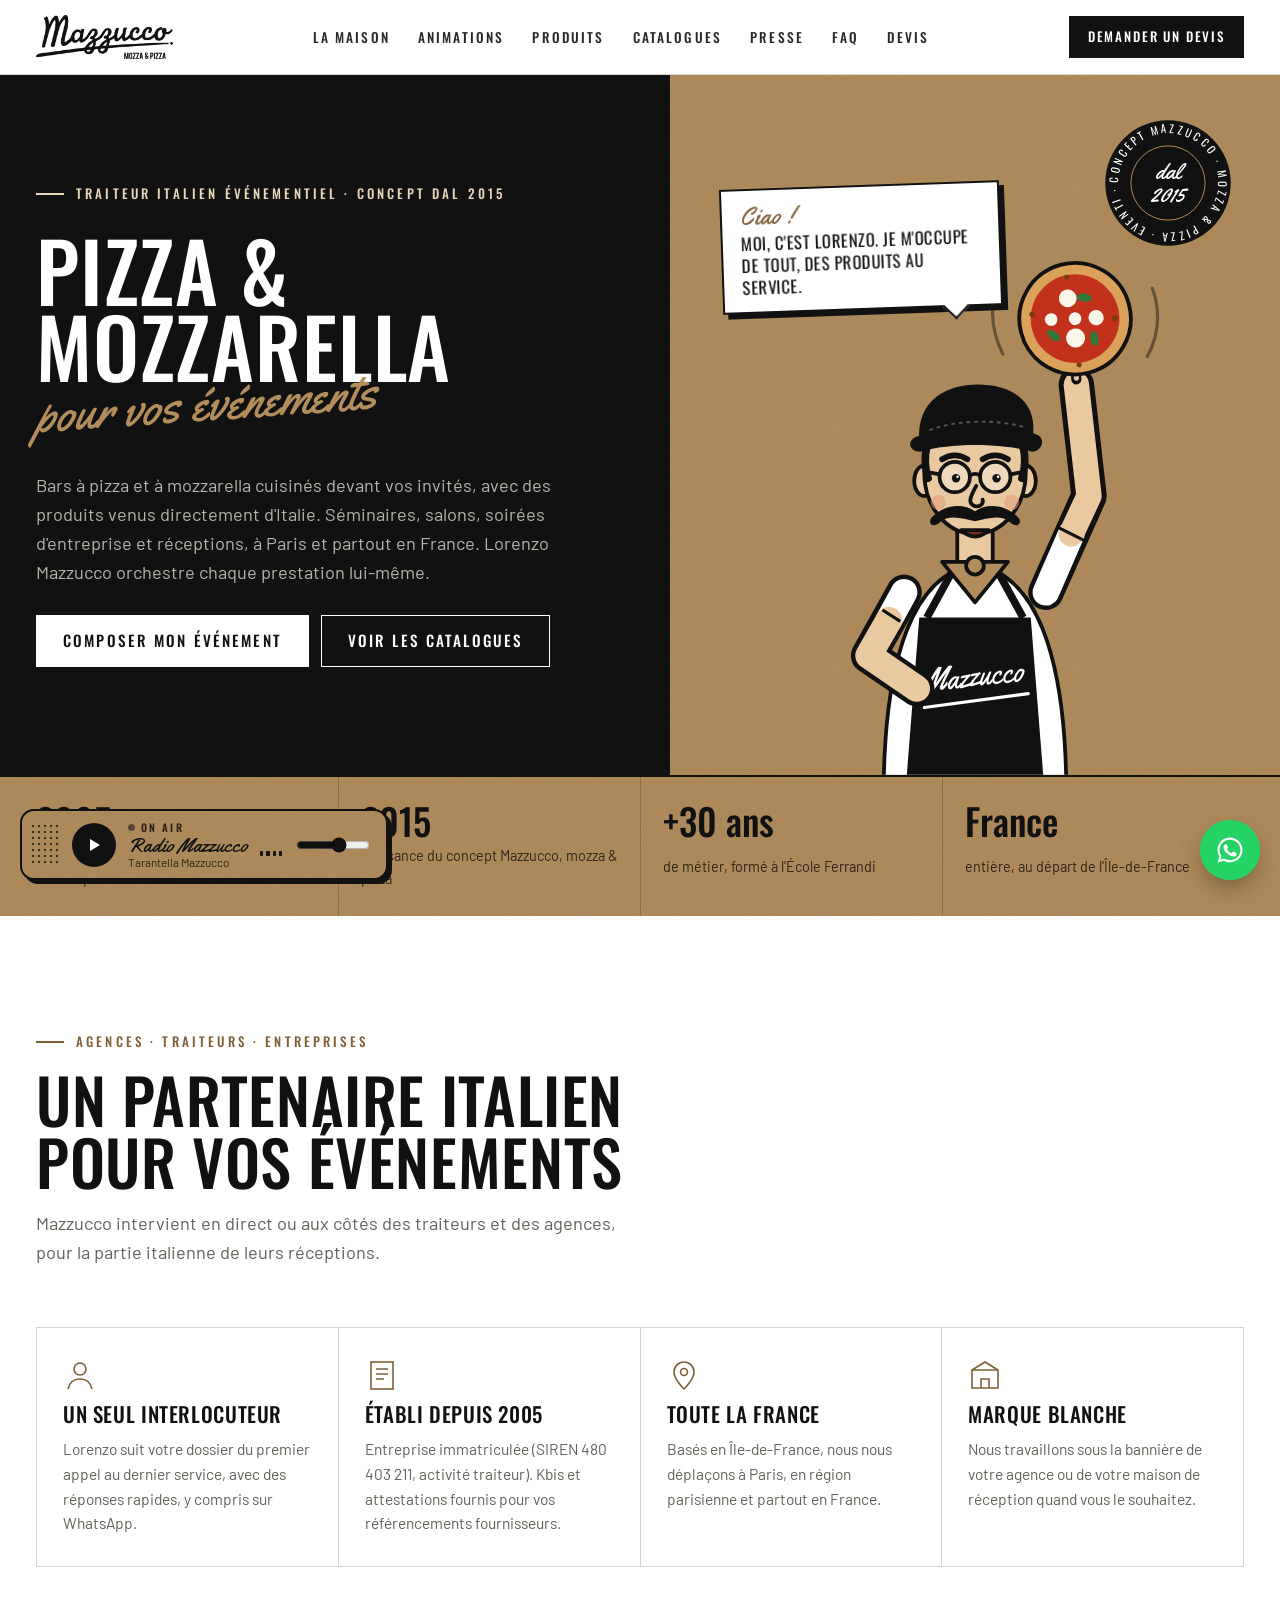
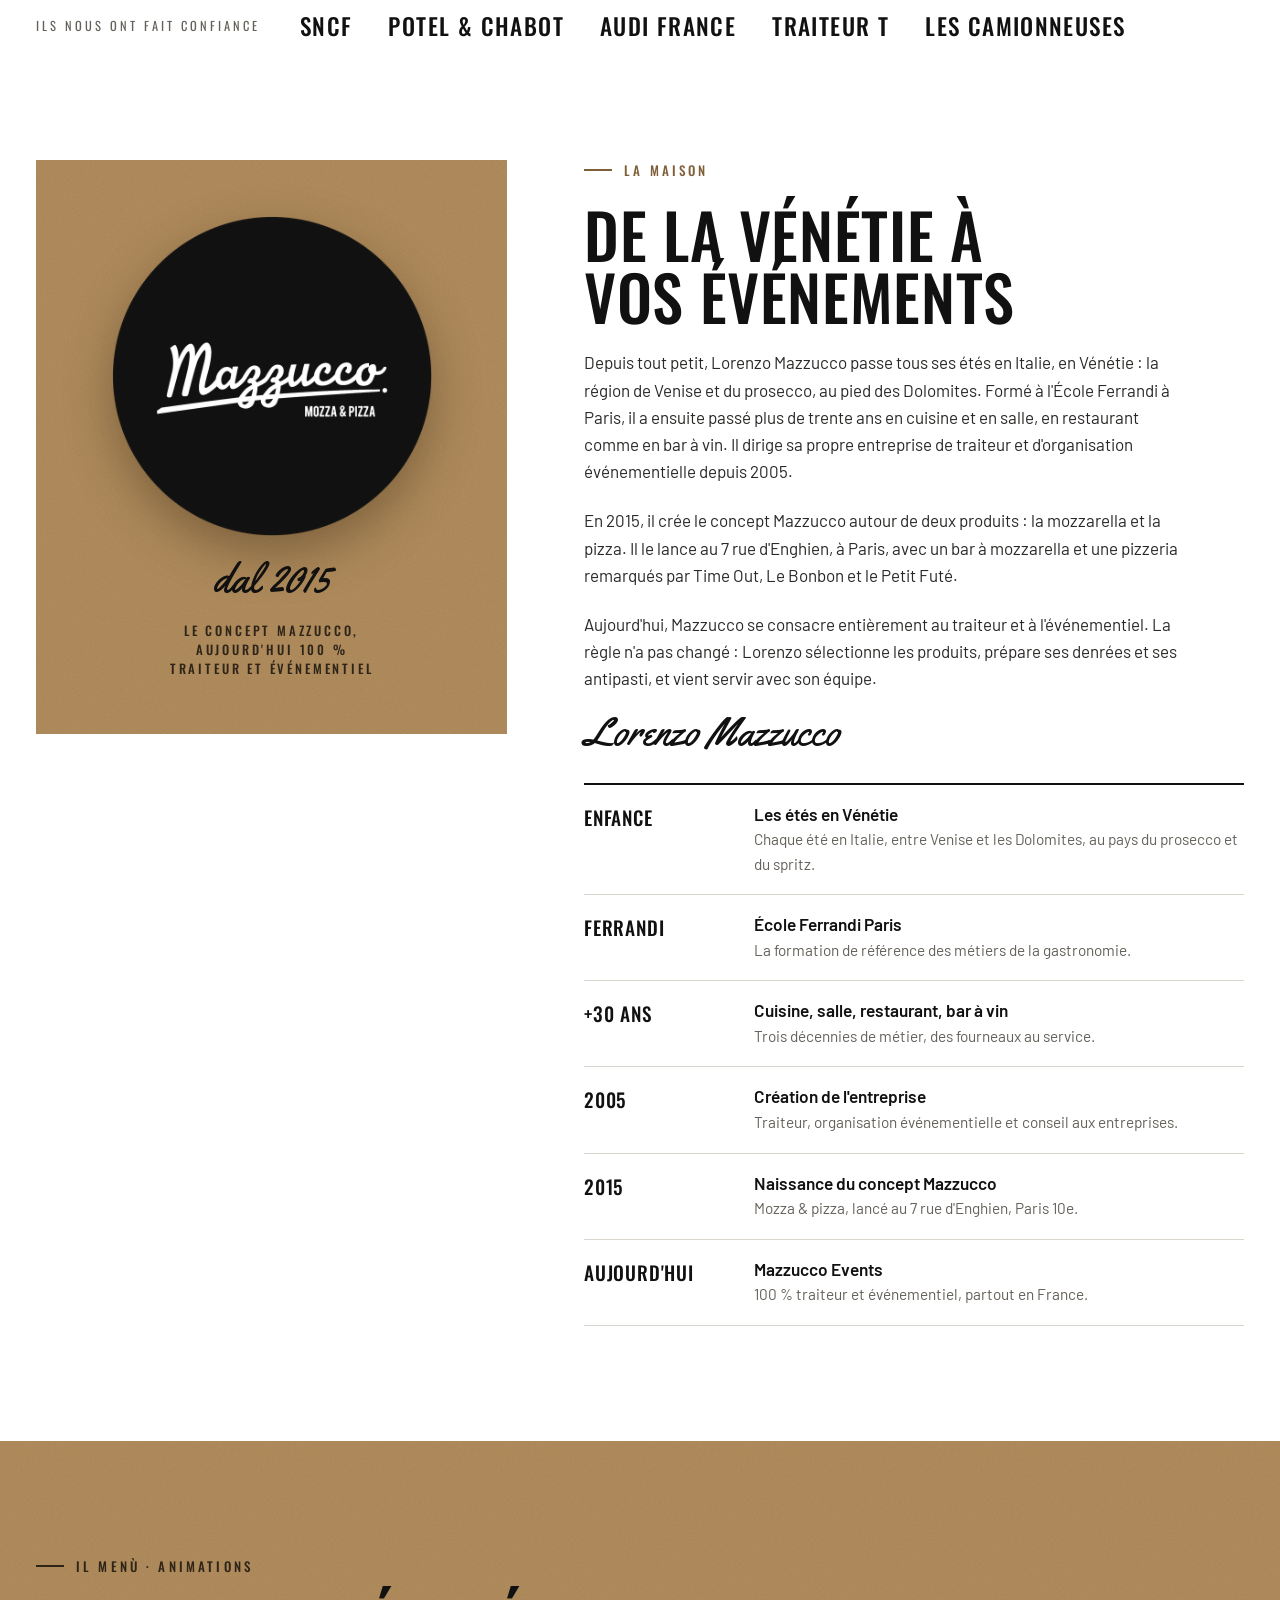
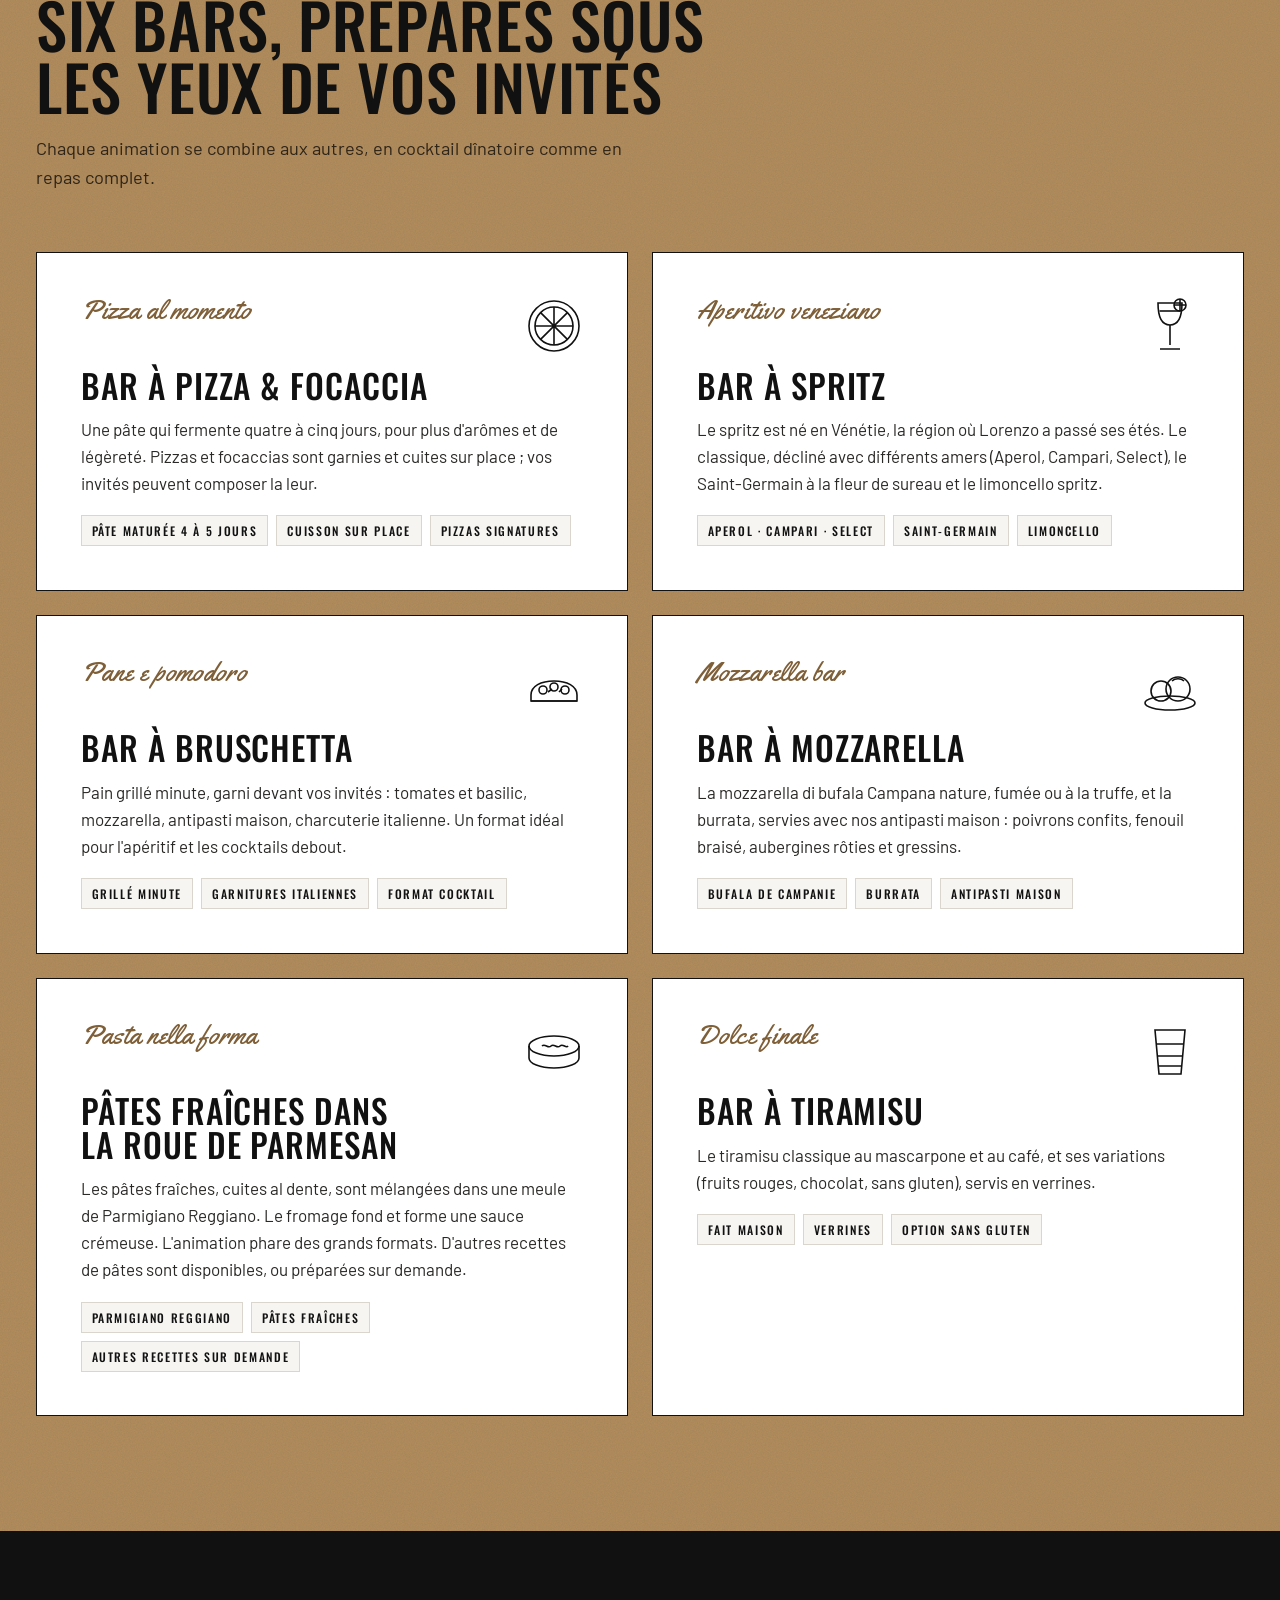
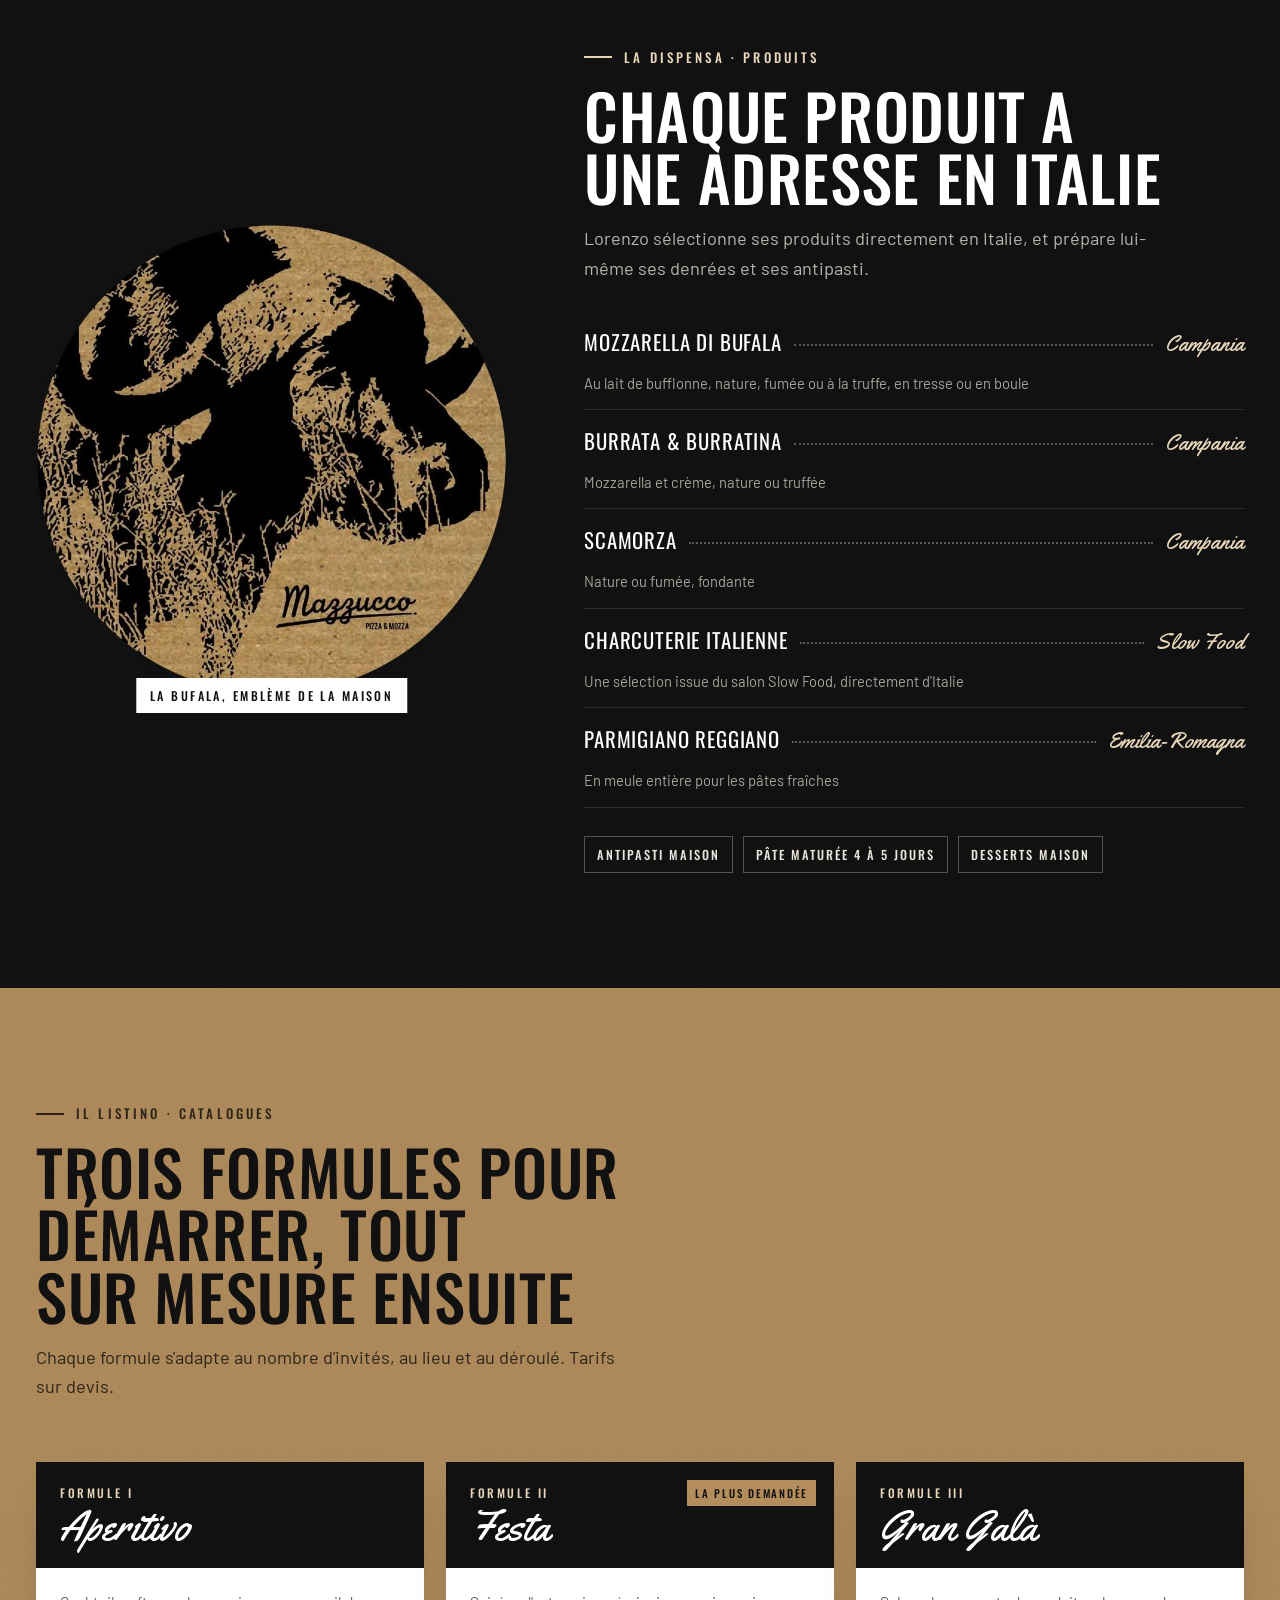
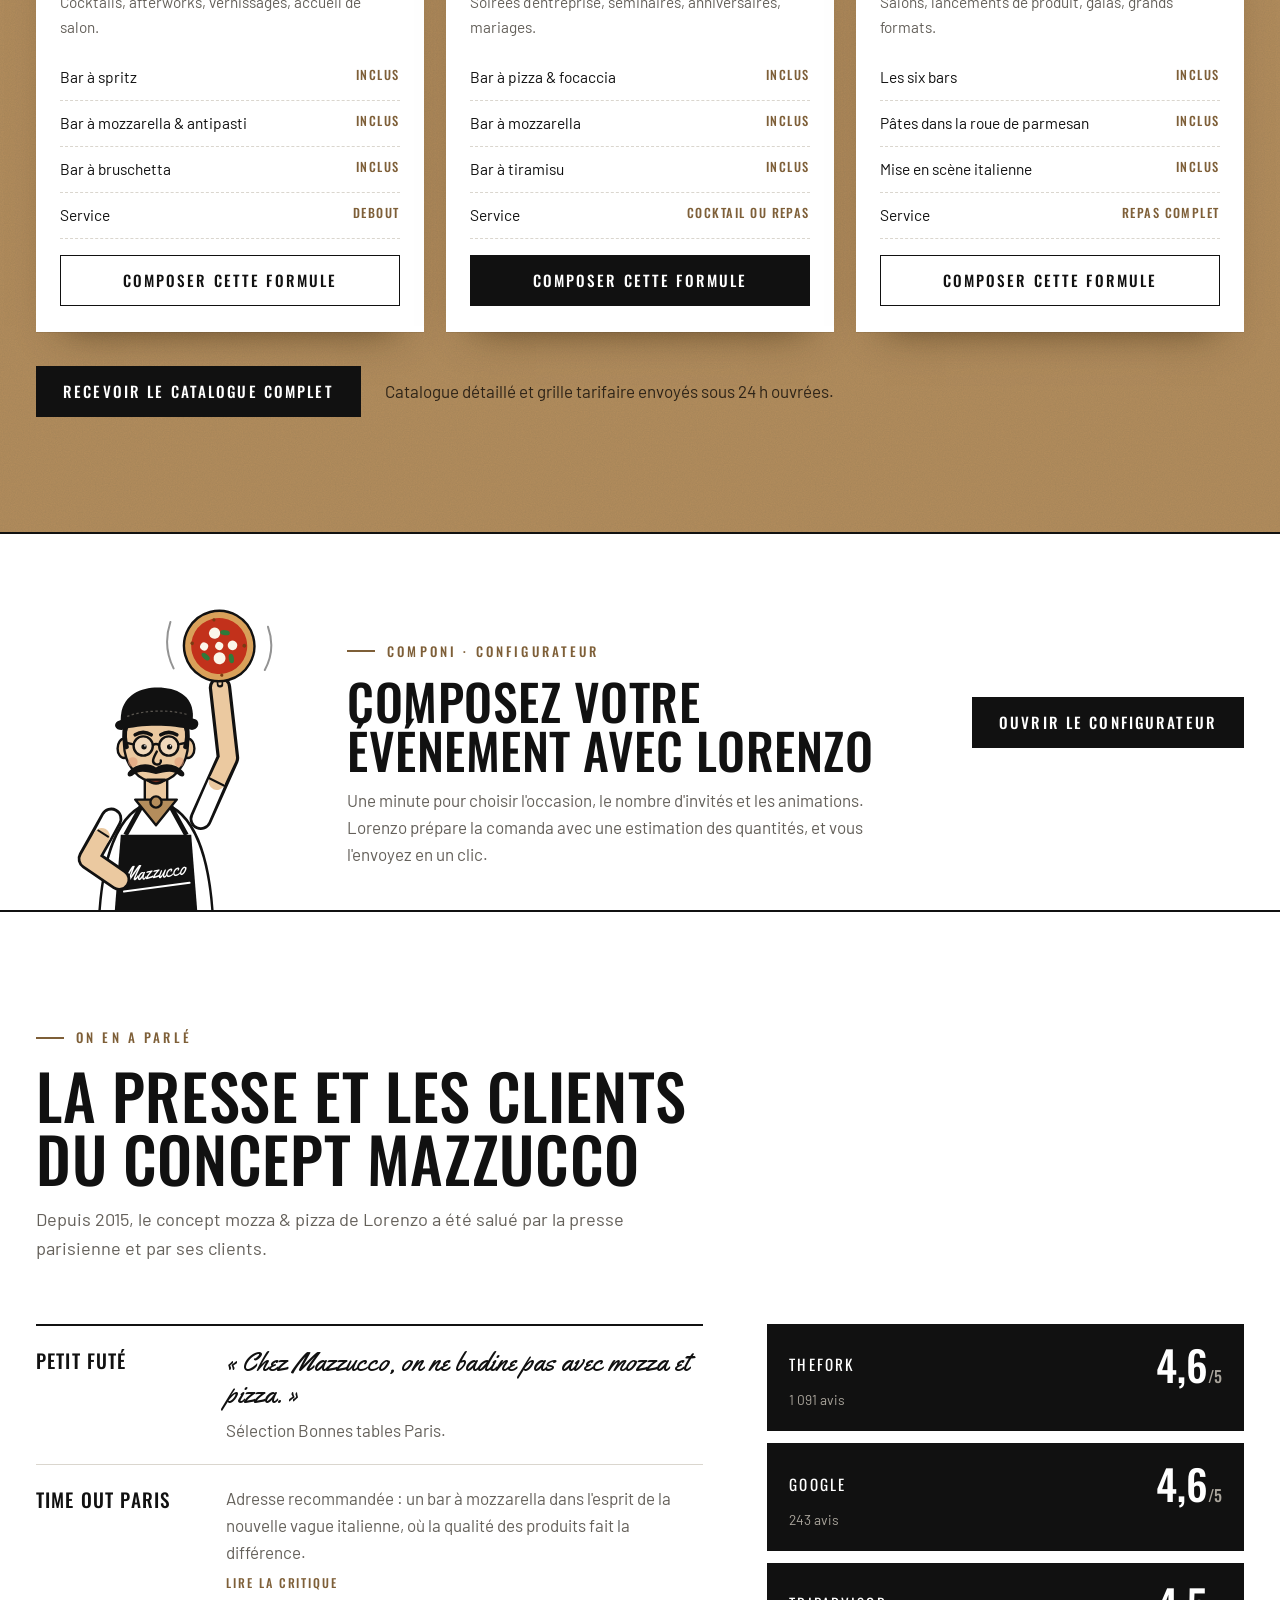
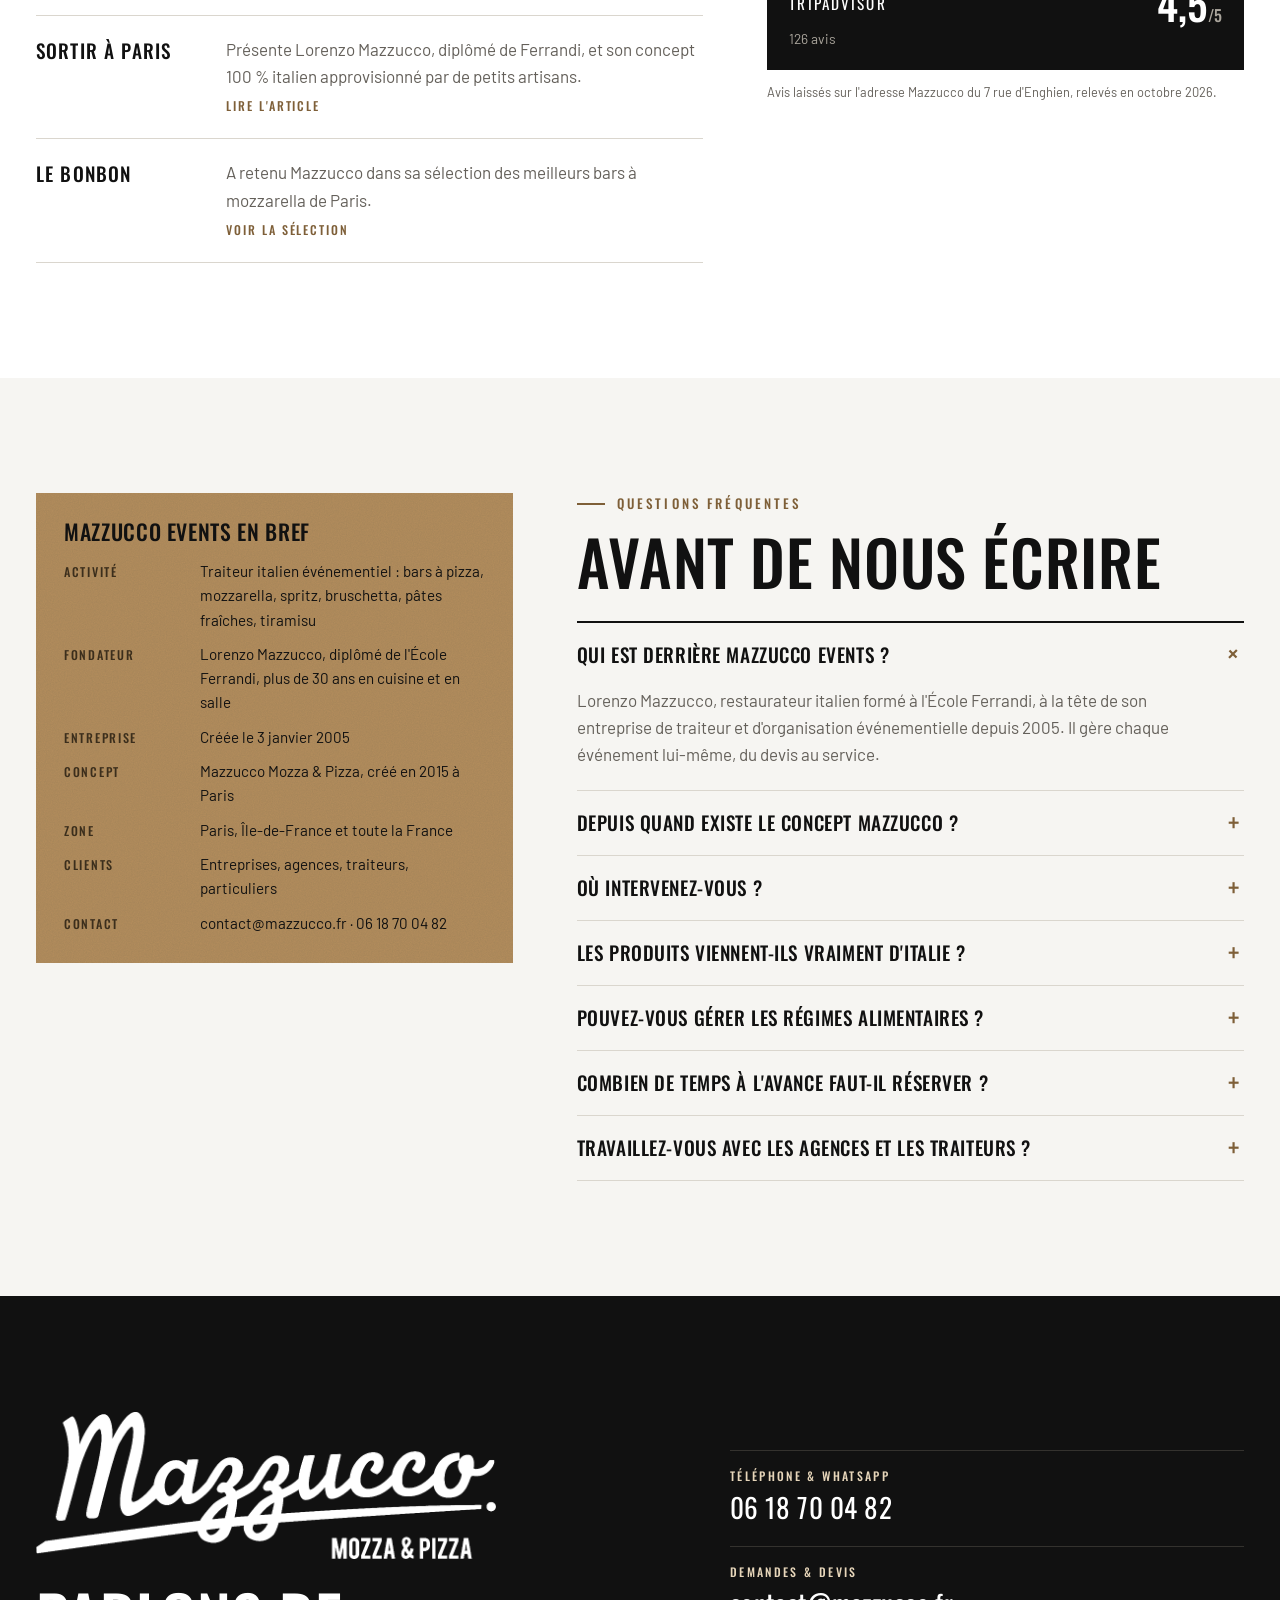
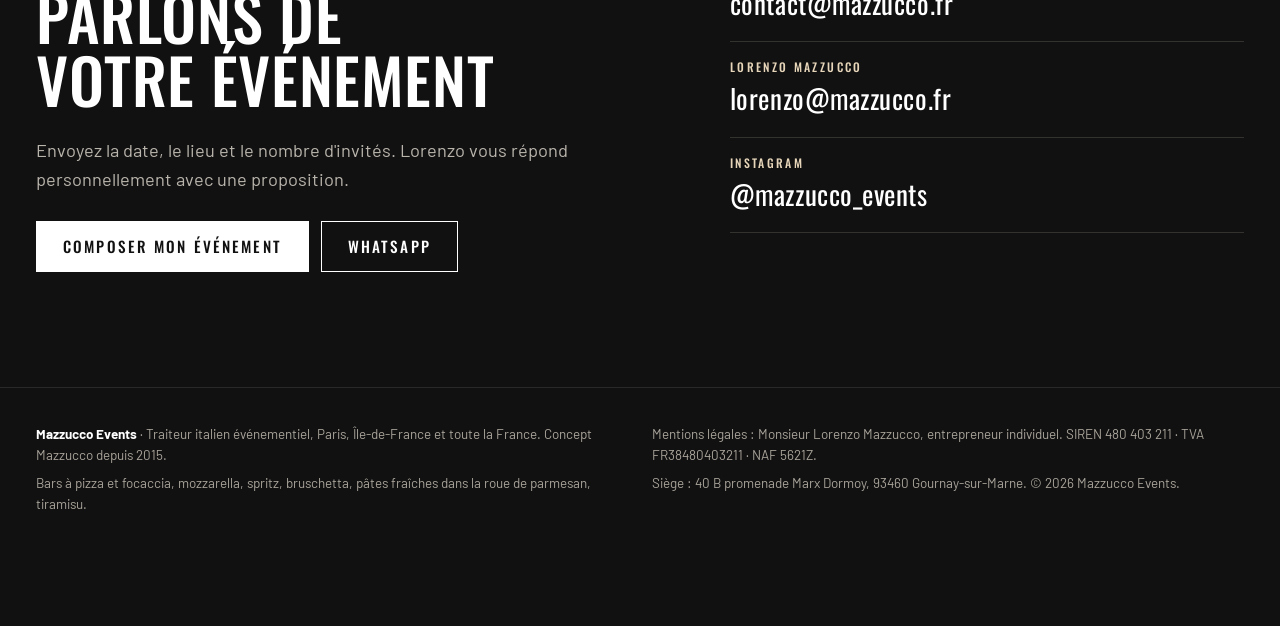
==== commit d1cbc096: "Corrections de Lorenzo : parcours, bars à spritz et bruschetta, produits de Campanie, charcuterie Sl" ====
--- a/docs/index.html
+++ b/docs/index.html
@@ -30,7 +30,7 @@
     "@type": "EducationalOrganization",
     "name": "École Ferrandi Paris"
    },
-   "description": "Né entre Venise et les Dolomites, Lorenzo Mazzucco travaille dans la restauration depuis plus de trente ans. Il dirige son entreprise de traiteur et d'organisation événementielle depuis 2005 et a créé le concept Mazzucco Mozza & Pizza en 2015 à Paris (7 rue d'Enghien).",
+   "description": "Lorenzo Mazzucco passe depuis l'enfance tous ses étés en Italie, en Vénétie. Formé à l'École Ferrandi, il a travaillé plus de trente ans en cuisine et en salle, en restaurant et en bar à vin. Il dirige son entreprise de traiteur et d'organisation événementielle depuis 2005 et a créé le concept Mazzucco Mozza & Pizza en 2015 à Paris (7 rue d'Enghien).",
    "worksFor": {
     "@id": "https://www.mazzucco.fr/#business"
    }
@@ -65,7 +65,7 @@
     "Mozzarella"
    ],
    "slogan": "Pizza & mozzarella pour vos événements",
-   "description": "Traiteur italien événementiel, concept Mazzucco depuis 2015 : bar à pizza et focaccia cuites sur place, bar à mozzarella di bufala, pâtes fraîches dans la roue de parmesan et bar à tiramisu, pour séminaires, salons, soirées d'entreprise, mariages et réceptions privées. Activité exclusivement traiteur et événementiel.",
+   "description": "Traiteur italien événementiel, concept Mazzucco depuis 2015 : bar à pizza et focaccia cuites sur place, bar à mozzarella di bufala, bar à spritz, bar à bruschetta, pâtes fraîches dans la roue de parmesan et bar à tiramisu, pour séminaires, salons, soirées d'entreprise, mariages et réceptions privées. Activité exclusivement traiteur et événementiel.",
    "address": {
     "@type": "PostalAddress",
     "streetAddress": "40 B promenade Marx Dormoy",
@@ -97,7 +97,7 @@
       "itemOffered": {
        "@type": "Service",
        "name": "Bar à pizza et focaccia",
-       "description": "Pâte maturée cinq jours, pizzas cuites sur place devant les invités."
+       "description": "Pâte maturée quatre à cinq jours, pizzas cuites sur place devant les invités."
       }
      },
      {
@@ -112,7 +112,24 @@
       "@type": "Offer",
       "itemOffered": {
        "@type": "Service",
-       "name": "Pâtes fraîches dans la roue de parmesan"
+       "name": "Bar à spritz",
+       "description": "Spritz classique avec différents amers (Aperol, Campari, Select), spritz Saint-Germain et limoncello spritz."
+      }
+     },
+     {
+      "@type": "Offer",
+      "itemOffered": {
+       "@type": "Service",
+       "name": "Bar à bruschetta",
+       "description": "Pain grillé minute garni devant les invités."
+      }
+     },
+     {
+      "@type": "Offer",
+      "itemOffered": {
+       "@type": "Service",
+       "name": "Pâtes fraîches dans la roue de parmesan",
+       "description": "Autres recettes de pâtes disponibles ou sur demande."
       }
      },
      {
@@ -157,7 +174,7 @@
      "name": "Les produits viennent-ils d'Italie ?",
      "acceptedAnswer": {
       "@type": "Answer",
-      "text": "Oui. Mozzarella di bufala de Campanie, burrata des Pouilles, jambon de Parme 16 mois, Parmigiano Reggiano, olives de Gaeta, 'nduja de Calabre, speck et scamorza. Les antipasti, la pâte et les desserts sont faits maison."
+      "text": "Oui. Toutes les mozzarellas, la burrata et la scamorza viennent véritablement de Campanie, à base de lait de bufflonne pour la mozzarella di bufala. La charcuterie est une sélection issue du salon Slow Food, directement d'Italie. Les antipasti et les desserts sont préparés maison."
      }
     },
     {
@@ -262,7 +279,7 @@
       </div>
     </div>
     <div class="hero-stage kraft">
-      <div class="bubble"><span class="script">Ciao !</span>Moi, c'est Lorenzo. Je m'occupe de tout, de la pâte au service.</div>
+      <div class="bubble"><span class="script">Ciao !</span>Moi, c'est Lorenzo. Je m'occupe de tout, des produits au service.</div>
       <div class="badge" aria-hidden="true">
         <svg viewBox="0 0 200 200"><defs><path id="circ" d="M100,100 m-78,0 a78,78 0 1,1 156,0 a78,78 0 1,1 -156,0"/></defs><circle cx="100" cy="100" r="98" fill="#111"/><circle cx="100" cy="100" r="58" fill="none" stroke="#B48D5C" stroke-width="1.5"/><text font-family="Oswald, Arial Narrow, sans-serif" font-size="17" fill="#fff"><textPath href="#circ" textLength="480" lengthAdjust="spacing">CONCEPT MAZZUCCO · MOZZA &amp; PIZZA · EVENTI ·</textPath></text></svg>
         <span class="c">dal<br>2015</span>
@@ -313,13 +330,14 @@
     <div class="story">
       <span class="kicker">La maison</span>
       <h2>De la Vénétie à vos événements</h2>
-      <p>Lorenzo Mazzucco est né entre Venise et les Dolomites. Formé à l'École Ferrandi à Paris, il a passé plus de trente ans en cuisine et en salle, et dirige sa propre entreprise de traiteur et d'organisation événementielle depuis 2005.</p>
+      <p>Depuis tout petit, Lorenzo Mazzucco passe tous ses étés en Italie, en Vénétie : la région de Venise et du prosecco, au pied des Dolomites. Formé à l'École Ferrandi à Paris, il a ensuite passé plus de trente ans en cuisine et en salle, en restaurant comme en bar à vin. Il dirige sa propre entreprise de traiteur et d'organisation événementielle depuis 2005.</p>
       <p>En 2015, il crée le concept Mazzucco autour de deux produits : la mozzarella et la pizza. Il le lance au 7 rue d'Enghien, à Paris, avec un bar à mozzarella et une pizzeria remarqués par Time Out, Le Bonbon et le Petit Futé.</p>
-      <p>Aujourd'hui, Mazzucco se consacre entièrement au traiteur et à l'événementiel. La règle n'a pas changé : Lorenzo choisit les produits, prépare les antipasti, pétrit la pâte et vient servir avec son équipe.</p>
+      <p>Aujourd'hui, Mazzucco se consacre entièrement au traiteur et à l'événementiel. La règle n'a pas changé : Lorenzo sélectionne les produits, prépare ses denrées et ses antipasti, et vient servir avec son équipe.</p>
       <span class="signature">Lorenzo Mazzucco</span>
       <ol class="timeline" aria-label="Parcours de Lorenzo Mazzucco">
-        <li><span class="when">Origines</span><div><h3>Entre Venise et les Dolomites</h3><p>Une enfance en Vénétie et le goût des produits de terroir.</p></div></li>
+        <li><span class="when">Enfance</span><div><h3>Les étés en Vénétie</h3><p>Chaque été en Italie, entre Venise et les Dolomites, au pays du prosecco et du spritz.</p></div></li>
         <li><span class="when">Ferrandi</span><div><h3>École Ferrandi Paris</h3><p>La formation de référence des métiers de la gastronomie.</p></div></li>
+        <li><span class="when">+30 ans</span><div><h3>Cuisine, salle, restaurant, bar à vin</h3><p>Trois décennies de métier, des fourneaux au service.</p></div></li>
         <li><span class="when">2005</span><div><h3>Création de l'entreprise</h3><p>Traiteur, organisation événementielle et conseil aux entreprises.</p></div></li>
         <li><span class="when">2015</span><div><h3>Naissance du concept Mazzucco</h3><p>Mozza &amp; pizza, lancé au 7 rue d'Enghien, Paris 10e.</p></div></li>
         <li><span class="when">Aujourd'hui</span><div><h3>Mazzucco Events</h3><p>100 % traiteur et événementiel, partout en France.</p></div></li>
@@ -333,15 +351,27 @@
   <div class="wrap">
     <div class="head">
       <span class="kicker">Il menù · animations</span>
-      <h2>Quatre bars, préparés sous les yeux de vos invités</h2>
+      <h2>Six bars, préparés sous les yeux de vos invités</h2>
       <p class="lede">Chaque animation se combine aux autres, en cocktail dînatoire comme en repas complet.</p>
     </div>
     <div class="anim-grid">
       <article class="anim">
         <div class="top"><span class="it">Pizza al momento</span><svg viewBox="0 0 58 58" fill="none" stroke="currentColor" stroke-width="1.6" aria-hidden="true"><circle cx="29" cy="29" r="25"/><circle cx="29" cy="29" r="19"/><path d="M29 10v38M10 29h38M15.6 15.6l26.8 26.8M42.4 15.6 15.6 42.4"/></svg></div>
         <h3>Bar à pizza &amp; focaccia</h3>
-        <p>Notre pâte fermente cinq jours pour gagner en arômes et en légèreté. Pizzas et focaccias sont étalées et cuites sur place ; vos invités peuvent composer la leur.</p>
-        <div class="tags"><span>Pâte maturée 5 jours</span><span>Cuisson sur place</span><span>Pizzas signatures</span></div>
+        <p>Une pâte qui fermente quatre à cinq jours, pour plus d'arômes et de légèreté. Pizzas et focaccias sont garnies et cuites sur place ; vos invités peuvent composer la leur.</p>
+        <div class="tags"><span>Pâte maturée 4 à 5 jours</span><span>Cuisson sur place</span><span>Pizzas signatures</span></div>
+      </article>
+      <article class="anim">
+        <div class="top"><span class="it">Aperitivo veneziano</span><svg viewBox="0 0 58 58" fill="none" stroke="currentColor" stroke-width="1.6" aria-hidden="true"><path d="M17 6h24c0 14-4 22-12 22S17 20 17 6z"/><path d="M29 28v20M19 52h20"/><path d="M18.5 14h21"/><circle cx="39" cy="8" r="6"/><path d="M39 2v12M33 8h12"/></svg></div>
+        <h3>Bar à spritz</h3>
+        <p>Le spritz est né en Vénétie, la région où Lorenzo a passé ses étés. Le classique, décliné avec différents amers (Aperol, Campari, Select), le Saint-Germain à la fleur de sureau et le limoncello spritz.</p>
+        <div class="tags"><span>Aperol · Campari · Select</span><span>Saint-Germain</span><span>Limoncello</span></div>
+      </article>
+      <article class="anim">
+        <div class="top"><span class="it">Pane e pomodoro</span><svg viewBox="0 0 58 58" fill="none" stroke="currentColor" stroke-width="1.6" aria-hidden="true"><path d="M6 36c0-9 10-14 23-14s23 5 23 14v6H6z"/><path d="M6 42h46"/><circle cx="18" cy="31" r="4"/><circle cx="29" cy="28" r="4"/><circle cx="40" cy="31" r="4"/><path d="M23 33l4-3M34 33l3-3"/></svg></div>
+        <h3>Bar à bruschetta</h3>
+        <p>Pain grillé minute, garni devant vos invités : tomates et basilic, mozzarella, antipasti maison, charcuterie italienne. Un format idéal pour l'apéritif et les cocktails debout.</p>
+        <div class="tags"><span>Grillé minute</span><span>Garnitures italiennes</span><span>Format cocktail</span></div>
       </article>
       <article class="anim">
         <div class="top"><span class="it">Mozzarella bar</span><svg viewBox="0 0 58 58" fill="none" stroke="currentColor" stroke-width="1.6" aria-hidden="true"><ellipse cx="29" cy="44" rx="25" ry="7"/><circle cx="20" cy="32" r="10"/><circle cx="37" cy="30" r="12"/><path d="M31 22c3-3 9-3 12 0"/></svg></div>
@@ -352,13 +382,13 @@
       <article class="anim">
         <div class="top"><span class="it">Pasta nella forma</span><svg viewBox="0 0 58 58" fill="none" stroke="currentColor" stroke-width="1.6" aria-hidden="true"><ellipse cx="29" cy="24" rx="25" ry="10"/><path d="M4 24v12c0 5.5 11 10 25 10s25-4.5 25-10V24"/><path d="M17 24c3-3 6 3 9 0s6 3 9 0 6 3 8 0"/></svg></div>
         <h3>Pâtes fraîches dans la roue de parmesan</h3>
-        <p>Les pâtes fraîches, cuites al dente, sont mélangées dans une meule de Parmigiano Reggiano. Le fromage fond et forme une sauce crémeuse. L'animation phare des grands formats.</p>
-        <div class="tags"><span>Parmigiano Reggiano</span><span>Pâtes fraîches</span><span>Grand spectacle</span></div>
+        <p>Les pâtes fraîches, cuites al dente, sont mélangées dans une meule de Parmigiano Reggiano. Le fromage fond et forme une sauce crémeuse. L'animation phare des grands formats. D'autres recettes de pâtes sont disponibles, ou préparées sur demande.</p>
+        <div class="tags"><span>Parmigiano Reggiano</span><span>Pâtes fraîches</span><span>Autres recettes sur demande</span></div>
       </article>
       <article class="anim">
         <div class="top"><span class="it">Dolce finale</span><svg viewBox="0 0 58 58" fill="none" stroke="currentColor" stroke-width="1.6" aria-hidden="true"><path d="M14 8h30l-4 44H18z"/><path d="M15.5 22h27M16.6 34h24.8M17.6 44h22.8"/></svg></div>
         <h3>Bar à tiramisu</h3>
-        <p>Le tiramisu classique au mascarpone et au café, et ses variations (fruits rouges, chocolat, matcha, sans gluten), servis en verrines.</p>
+        <p>Le tiramisu classique au mascarpone et au café, et ses variations (fruits rouges, chocolat, sans gluten), servis en verrines.</p>
         <div class="tags"><span>Fait maison</span><span>Verrines</span><span>Option sans gluten</span></div>
       </article>
     </div>
@@ -376,19 +406,16 @@
       <div class="head" style="margin-bottom:28px">
         <span class="kicker">La dispensa · produits</span>
         <h2>Chaque produit a une adresse en Italie</h2>
-        <p class="lede">Lorenzo travaille avec de petits producteurs italiens, et prépare le reste lui-même.</p>
+        <p class="lede">Lorenzo sélectionne ses produits directement en Italie, et prépare lui-même ses denrées et ses antipasti.</p>
       </div>
       <ul class="listino">
-        <li><span class="p">Mozzarella di bufala</span><span class="dots"></span><span class="r">Campania</span><span class="d">Nature, fumée ou à la truffe, en tresse ou en boule</span></li>
-        <li><span class="p">Burrata &amp; burratina</span><span class="dots"></span><span class="r">Puglia</span><span class="d">Mozzarella et crème, nature ou truffée</span></li>
-        <li><span class="p">Jambon de Parme 16 mois</span><span class="dots"></span><span class="r">Emilia-Romagna</span><span class="d">Sur la pizza Elliott, avec parmigiano</span></li>
+        <li><span class="p">Mozzarella di bufala</span><span class="dots"></span><span class="r">Campania</span><span class="d">Au lait de bufflonne, nature, fumée ou à la truffe, en tresse ou en boule</span></li>
+        <li><span class="p">Burrata &amp; burratina</span><span class="dots"></span><span class="r">Campania</span><span class="d">Mozzarella et crème, nature ou truffée</span></li>
+        <li><span class="p">Scamorza</span><span class="dots"></span><span class="r">Campania</span><span class="d">Nature ou fumée, fondante</span></li>
+        <li><span class="p">Charcuterie italienne</span><span class="dots"></span><span class="r">Slow Food</span><span class="d">Une sélection issue du salon Slow Food, directement d'Italie</span></li>
         <li><span class="p">Parmigiano Reggiano</span><span class="dots"></span><span class="r">Emilia-Romagna</span><span class="d">En meule entière pour les pâtes fraîches</span></li>
-        <li><span class="p">Olives de Gaeta</span><span class="dots"></span><span class="r">Lazio</span><span class="d">Petites olives noires, douces et charnues</span></li>
-        <li><span class="p">'Nduja</span><span class="dots"></span><span class="r">Calabria</span><span class="d">Saucisse pimentée à tartiner</span></li>
-        <li><span class="p">Speck &amp; scamorza</span><span class="dots"></span><span class="r">Alto Adige</span><span class="d">Le duo fumé de la pizza Mazzucco</span></li>
-        <li><span class="p">Tomates cerises</span><span class="dots"></span><span class="r">Sicilia</span><span class="d">Sur la Chiara, avec bufala et basilic frais</span></li>
       </ul>
-      <div class="maison-made"><span>Antipasti maison</span><span>Pâte maturée 5 jours</span><span>Desserts maison</span></div>
+      <div class="maison-made"><span>Antipasti maison</span><span>Pâte maturée 4 à 5 jours</span><span>Desserts maison</span></div>
     </div>
   </div>
 </section>
@@ -406,7 +433,7 @@
         <div class="lid"><span class="f">Formule I</span><h3>Aperitivo</h3></div>
         <div class="in">
           <p class="for">Cocktails, afterworks, vernissages, accueil de salon.</p>
-          <ul><li><span>Bar à mozzarella</span><span>Inclus</span></li><li><span>Antipasti maison &amp; gressins</span><span>Inclus</span></li><li><span>Pizzette &amp; focaccia en parts</span><span>Inclus</span></li><li><span>Service</span><span>Debout</span></li></ul>
+          <ul><li><span>Bar à spritz</span><span>Inclus</span></li><li><span>Bar à mozzarella &amp; antipasti</span><span>Inclus</span></li><li><span>Bar à bruschetta</span><span>Inclus</span></li><li><span>Service</span><span>Debout</span></li></ul>
           <a class="btn btn-line" href="devis.html#aperitivo">Composer cette formule</a>
         </div>
       </article>
@@ -422,7 +449,7 @@
         <div class="lid"><span class="f">Formule III</span><h3>Gran Galà</h3></div>
         <div class="in">
           <p class="for">Salons, lancements de produit, galas, grands formats.</p>
-          <ul><li><span>Les quatre bars</span><span>Inclus</span></li><li><span>Pâtes dans la roue de parmesan</span><span>Inclus</span></li><li><span>Mise en scène italienne</span><span>Inclus</span></li><li><span>Service</span><span>Repas complet</span></li></ul>
+          <ul><li><span>Les six bars</span><span>Inclus</span></li><li><span>Pâtes dans la roue de parmesan</span><span>Inclus</span></li><li><span>Mise en scène italienne</span><span>Inclus</span></li><li><span>Service</span><span>Repas complet</span></li></ul>
           <a class="btn btn-line" href="devis.html#gala">Composer cette formule</a>
         </div>
       </article>
@@ -478,8 +505,8 @@
     <aside class="facts kraft" aria-labelledby="facts-t">
       <h3 id="facts-t">Mazzucco Events en bref</h3>
       <dl>
-        <dt>Activité</dt><dd>Traiteur italien événementiel : bars à pizza, mozzarella, pâtes fraîches, tiramisu</dd>
-        <dt>Fondateur</dt><dd>Lorenzo Mazzucco, né en Vénétie, diplômé de l'École Ferrandi</dd>
+        <dt>Activité</dt><dd>Traiteur italien événementiel : bars à pizza, mozzarella, spritz, bruschetta, pâtes fraîches, tiramisu</dd>
+        <dt>Fondateur</dt><dd>Lorenzo Mazzucco, diplômé de l'École Ferrandi, plus de 30 ans en cuisine et en salle</dd>
         <dt>Entreprise</dt><dd>Créée le 3 janvier 2005</dd>
         <dt>Concept</dt><dd>Mazzucco Mozza &amp; Pizza, créé en 2015 à Paris</dd>
         <dt>Zone</dt><dd>Paris, Île-de-France et toute la France</dd>
@@ -492,7 +519,7 @@
       <details open><summary>Qui est derrière Mazzucco Events ?</summary><p>Lorenzo Mazzucco, restaurateur italien formé à l'École Ferrandi, à la tête de son entreprise de traiteur et d'organisation événementielle depuis 2005. Il gère chaque événement lui-même, du devis au service.</p></details>
       <details><summary>Depuis quand existe le concept Mazzucco ?</summary><p>Depuis 2015. Lorenzo a lancé le concept Mazzucco Mozza &amp; Pizza au 7 rue d'Enghien, à Paris, où il a été salué par Time Out, Le Bonbon et le Petit Futé. Aujourd'hui, Mazzucco se consacre uniquement au traiteur et à l'événementiel.</p></details>
       <details><summary>Où intervenez-vous ?</summary><p>Nous sommes basés en Île-de-France et intervenons à Paris, en région parisienne et partout en France. Les frais de déplacement sont précisés dans le devis.</p></details>
-      <details><summary>Les produits viennent-ils vraiment d'Italie ?</summary><p>Oui : mozzarella di bufala de Campanie, burrata des Pouilles, jambon de Parme 16 mois, Parmigiano Reggiano, olives de Gaeta, 'nduja de Calabre, speck et scamorza. Les antipasti, la pâte et les desserts sont faits maison.</p></details>
+      <details><summary>Les produits viennent-ils vraiment d'Italie ?</summary><p>Oui. Toutes les mozzarellas, la burrata et la scamorza viennent véritablement de Campanie, à base de lait de bufflonne pour la mozzarella di bufala. La charcuterie est une sélection issue du salon Slow Food, directement d'Italie. Lorenzo prépare lui-même ses antipasti et ses desserts.</p></details>
       <details><summary>Pouvez-vous gérer les régimes alimentaires ?</summary><p>Les formules comptent de nombreuses options végétariennes (pizzas, mozzarella, antipasti, tiramisu). Des versions sans gluten sont possibles sur demande : précisez-le dans le configurateur.</p></details>
       <details><summary>Combien de temps à l'avance faut-il réserver ?</summary><p>Contactez-nous dès que la date est connue. Pour les salons et les grands événements, plusieurs semaines d'avance permettent de bloquer l'équipe et les produits.</p></details>
       <details><summary>Travaillez-vous avec les agences et les traiteurs ?</summary><p>Oui, nous intervenons aux côtés de traiteurs et d'agences événementielles, y compris en marque blanche pour la partie italienne d'un événement.</p></details>
@@ -520,7 +547,7 @@
 
 <footer>
   <div class="wrap foot">
-    <div><p><b style="color:#fff">Mazzucco Events</b> · Traiteur italien événementiel, Paris, Île-de-France et toute la France. Concept Mazzucco depuis 2015.</p><p>Bars à pizza et focaccia, bar à mozzarella, pâtes fraîches dans la roue de parmesan, bar à tiramisu.</p></div>
+    <div><p><b style="color:#fff">Mazzucco Events</b> · Traiteur italien événementiel, Paris, Île-de-France et toute la France. Concept Mazzucco depuis 2015.</p><p>Bars à pizza et focaccia, mozzarella, spritz, bruschetta, pâtes fraîches dans la roue de parmesan, tiramisu.</p></div>
     <div><p>Mentions légales : Monsieur Lorenzo Mazzucco, entrepreneur individuel. SIREN 480 403 211 · TVA FR38480403211 · NAF 5621Z.</p><p>Siège : 40 B promenade Marx Dormoy, 93460 Gournay-sur-Marne. © 2026 Mazzucco Events.</p></div>
   </div>
 </footer>
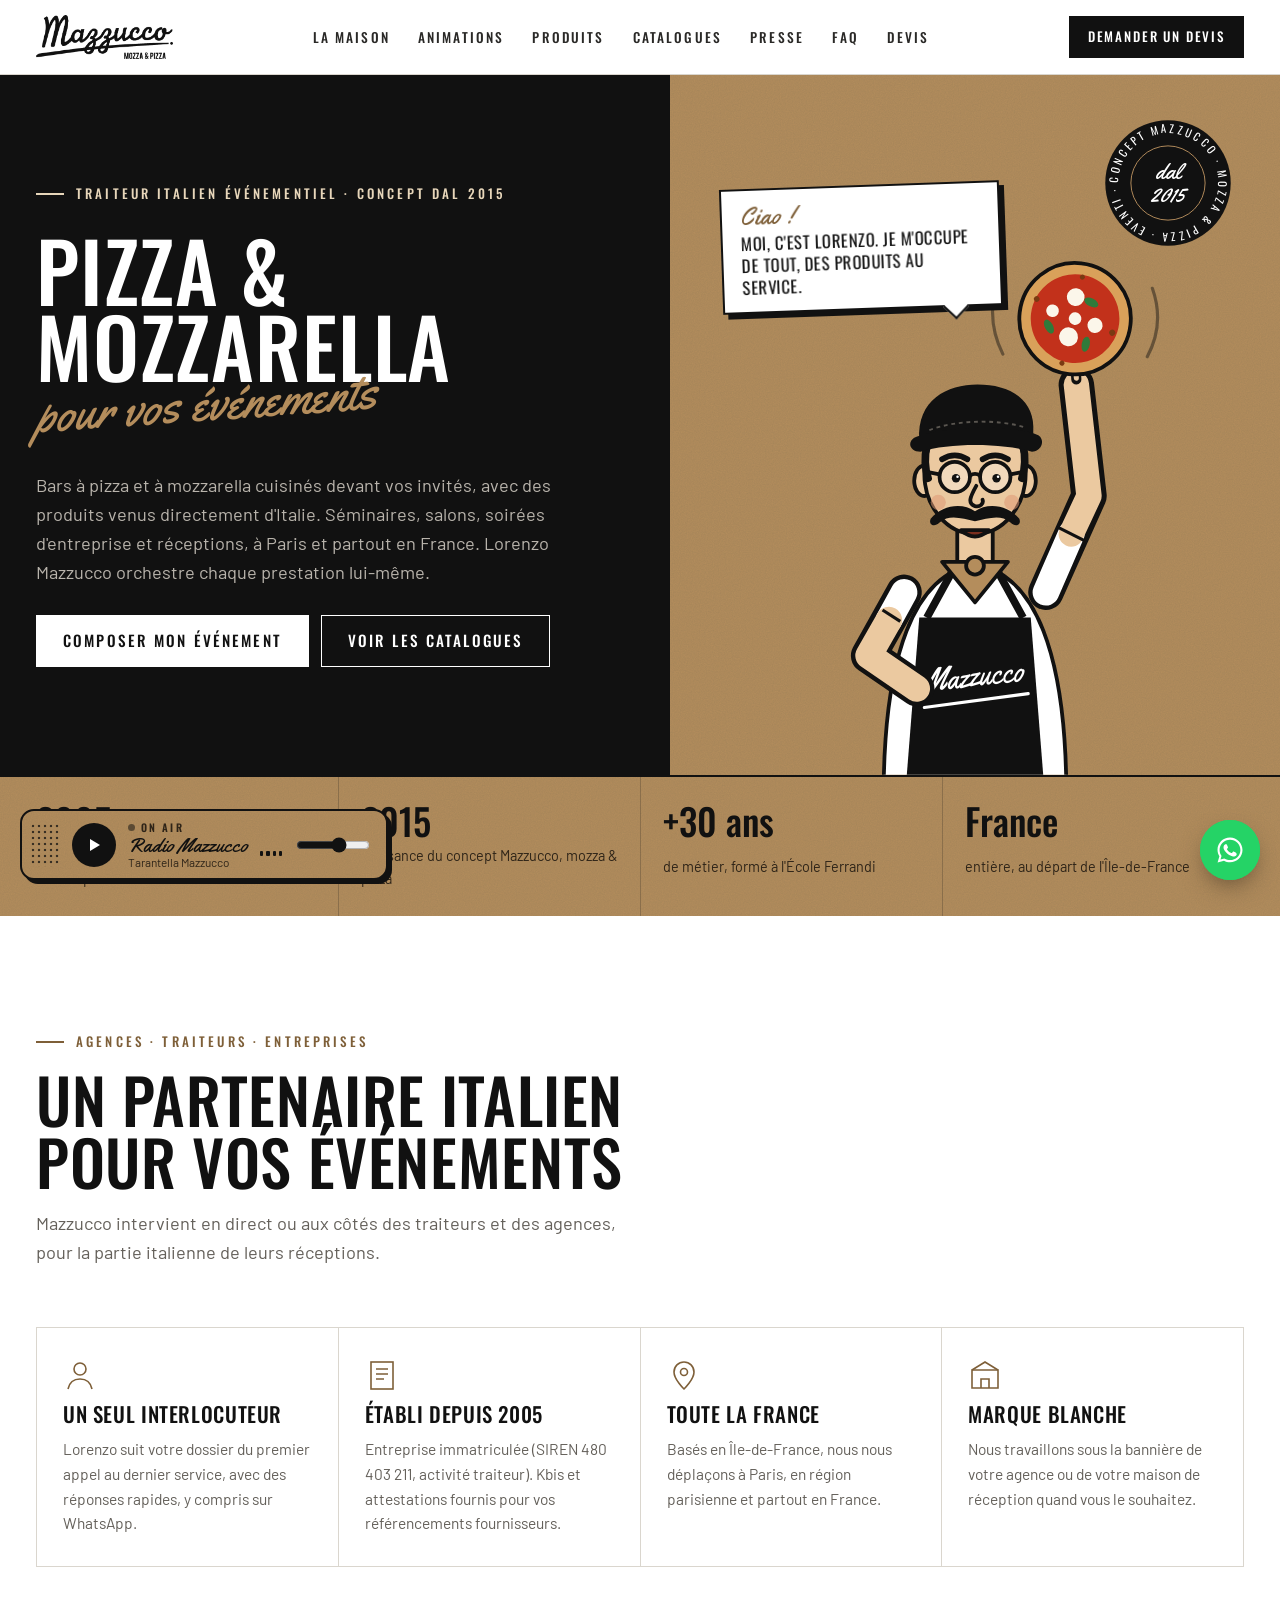
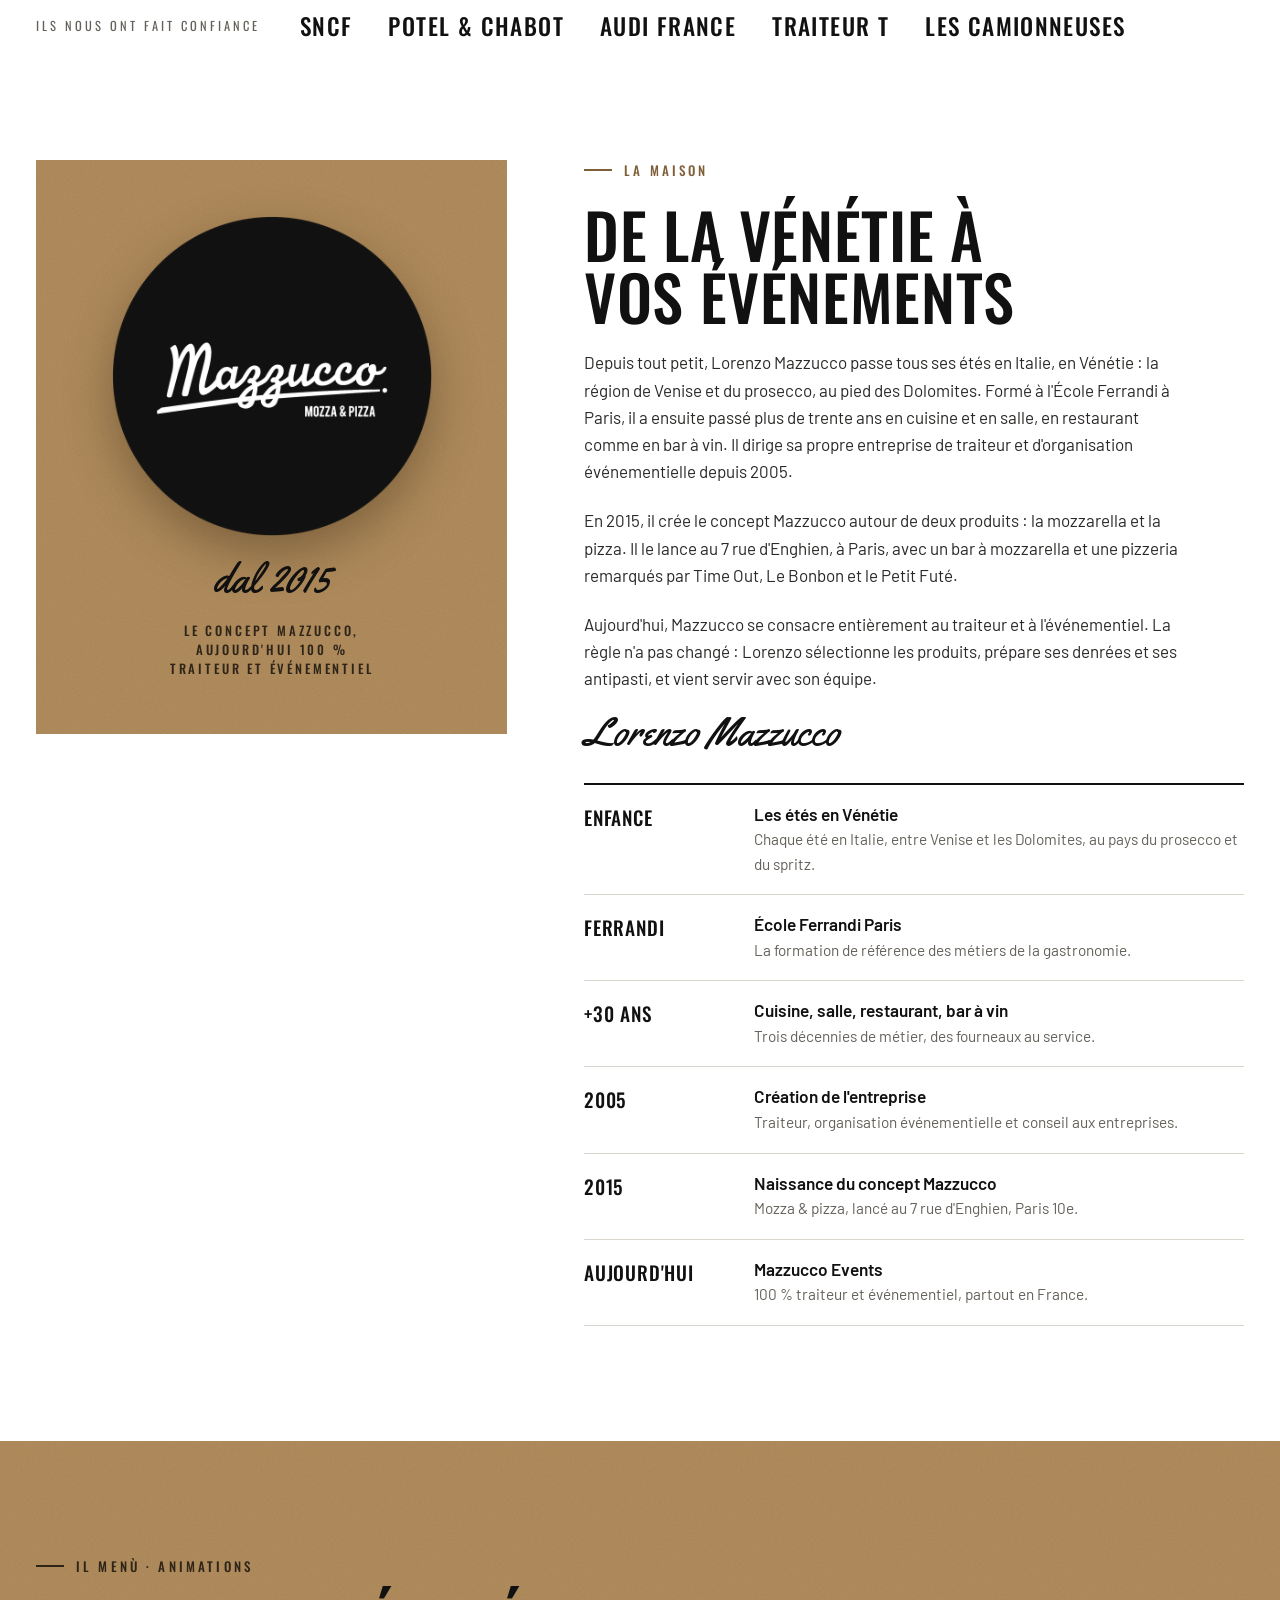
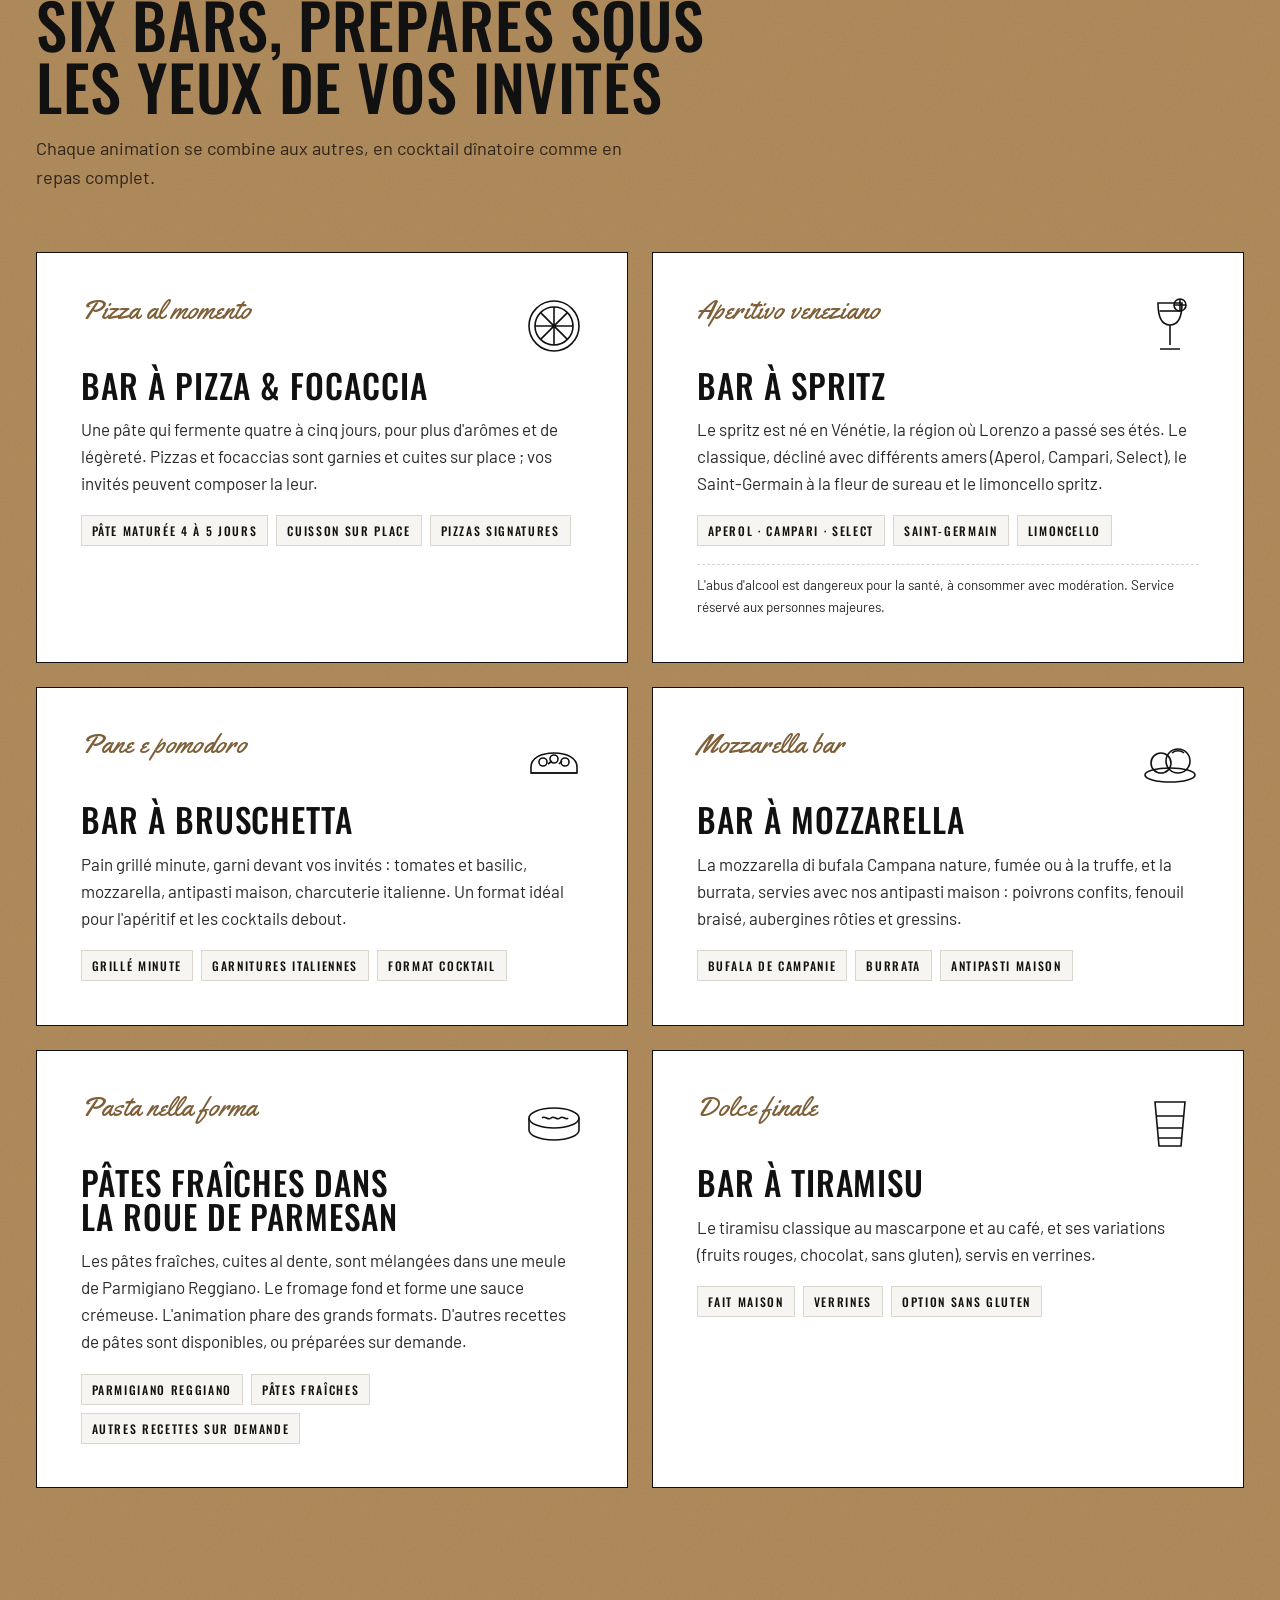
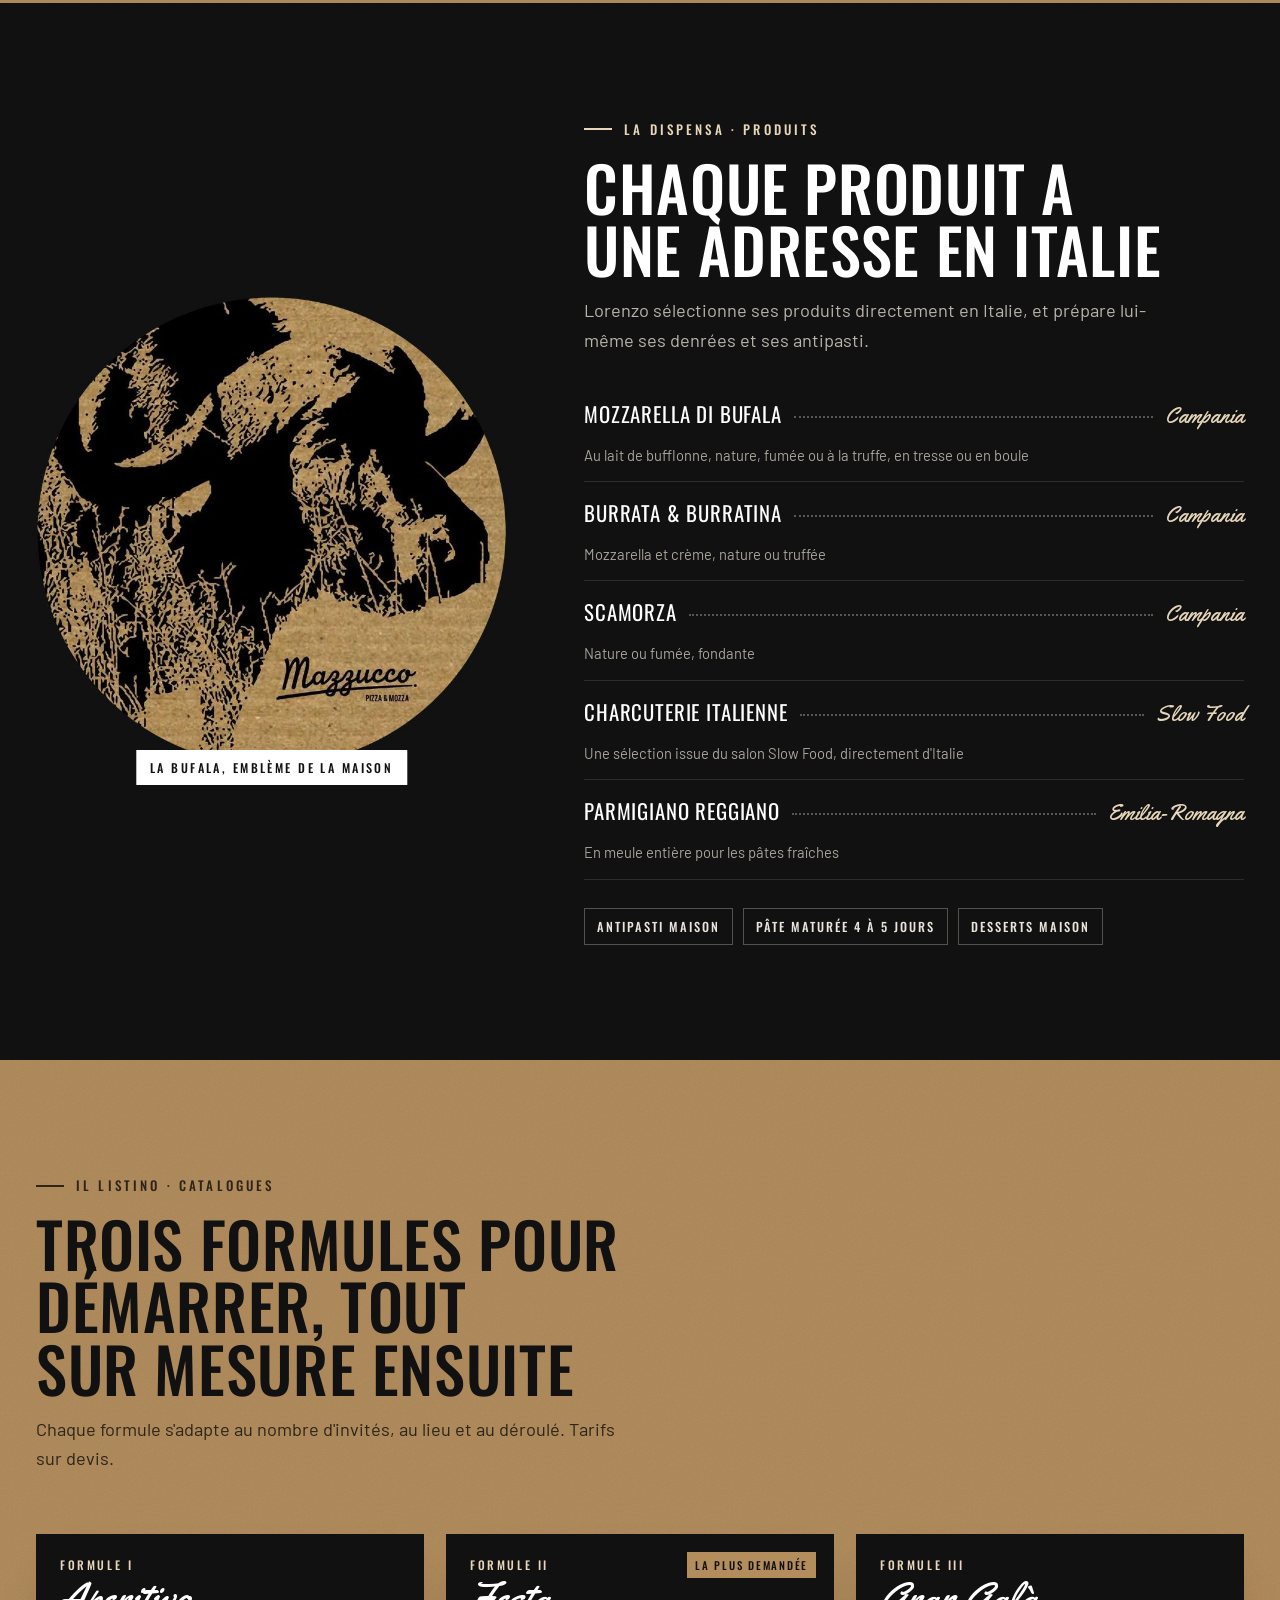
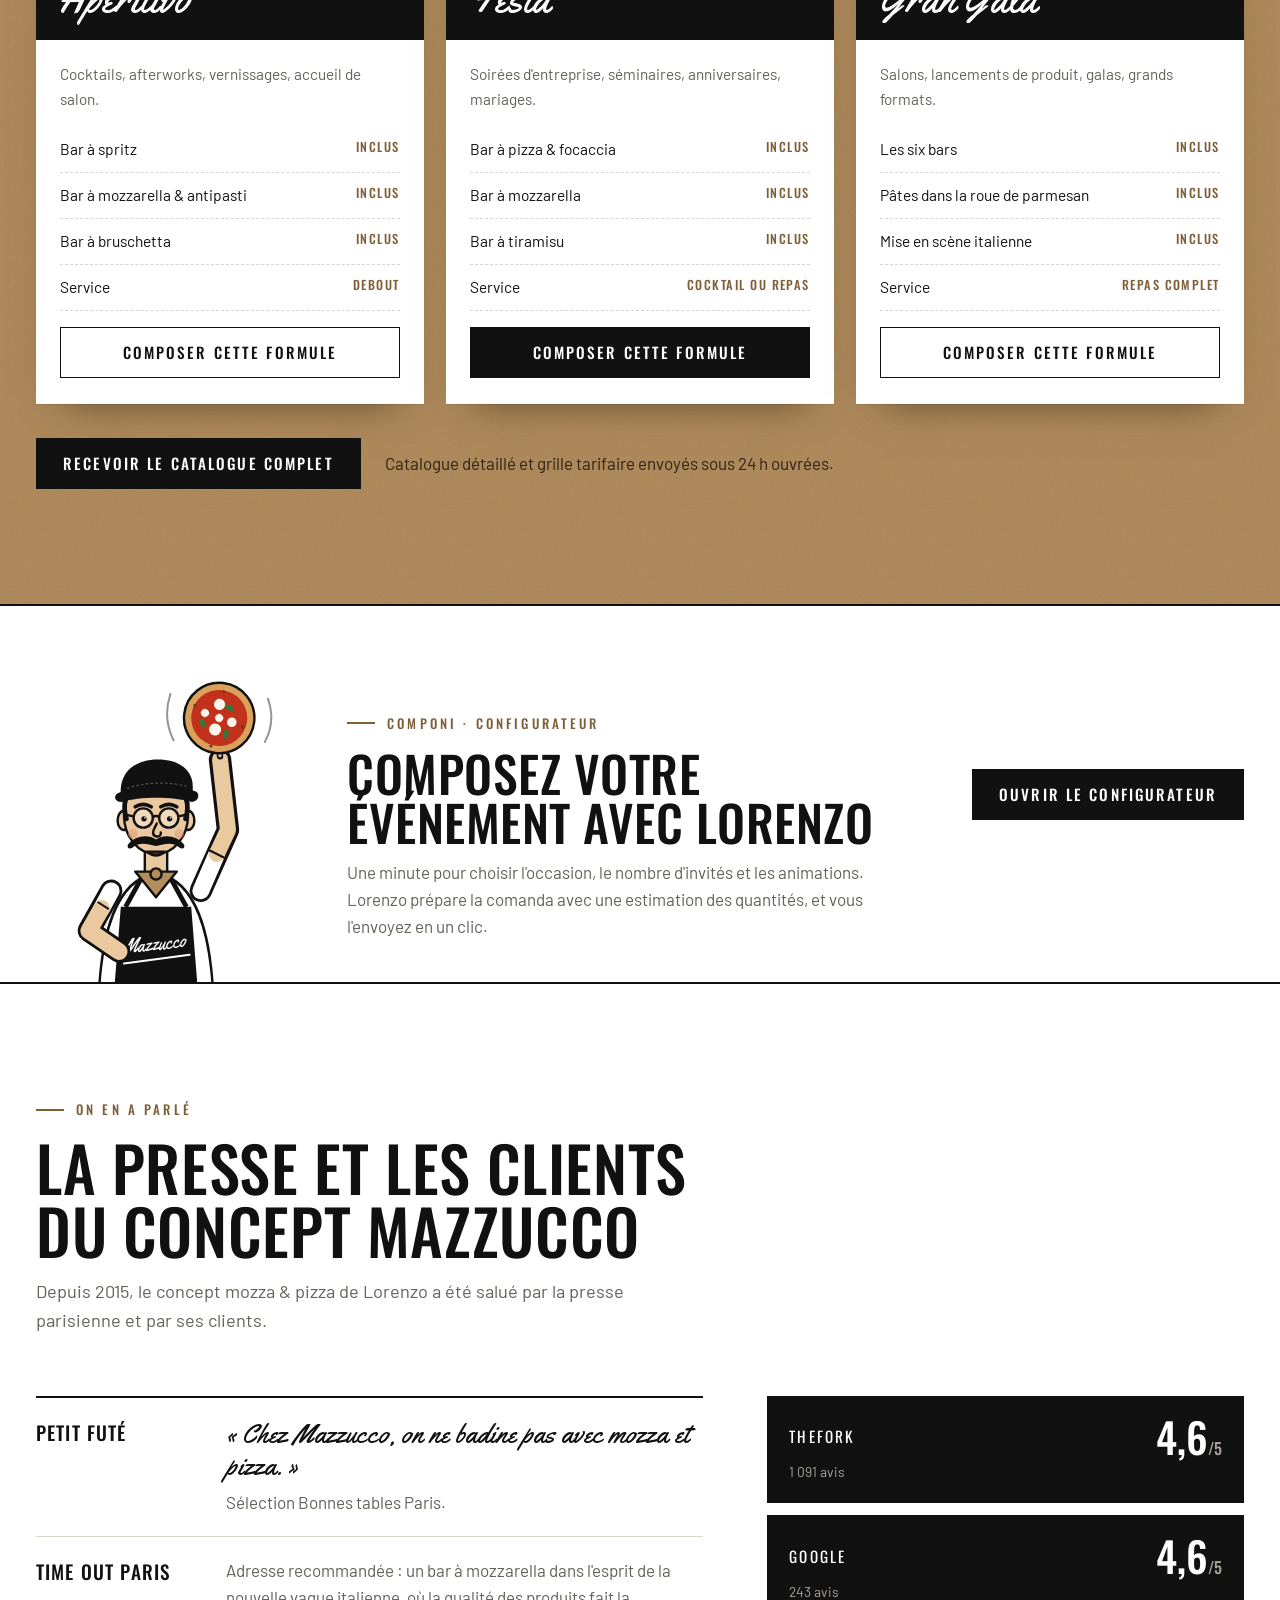
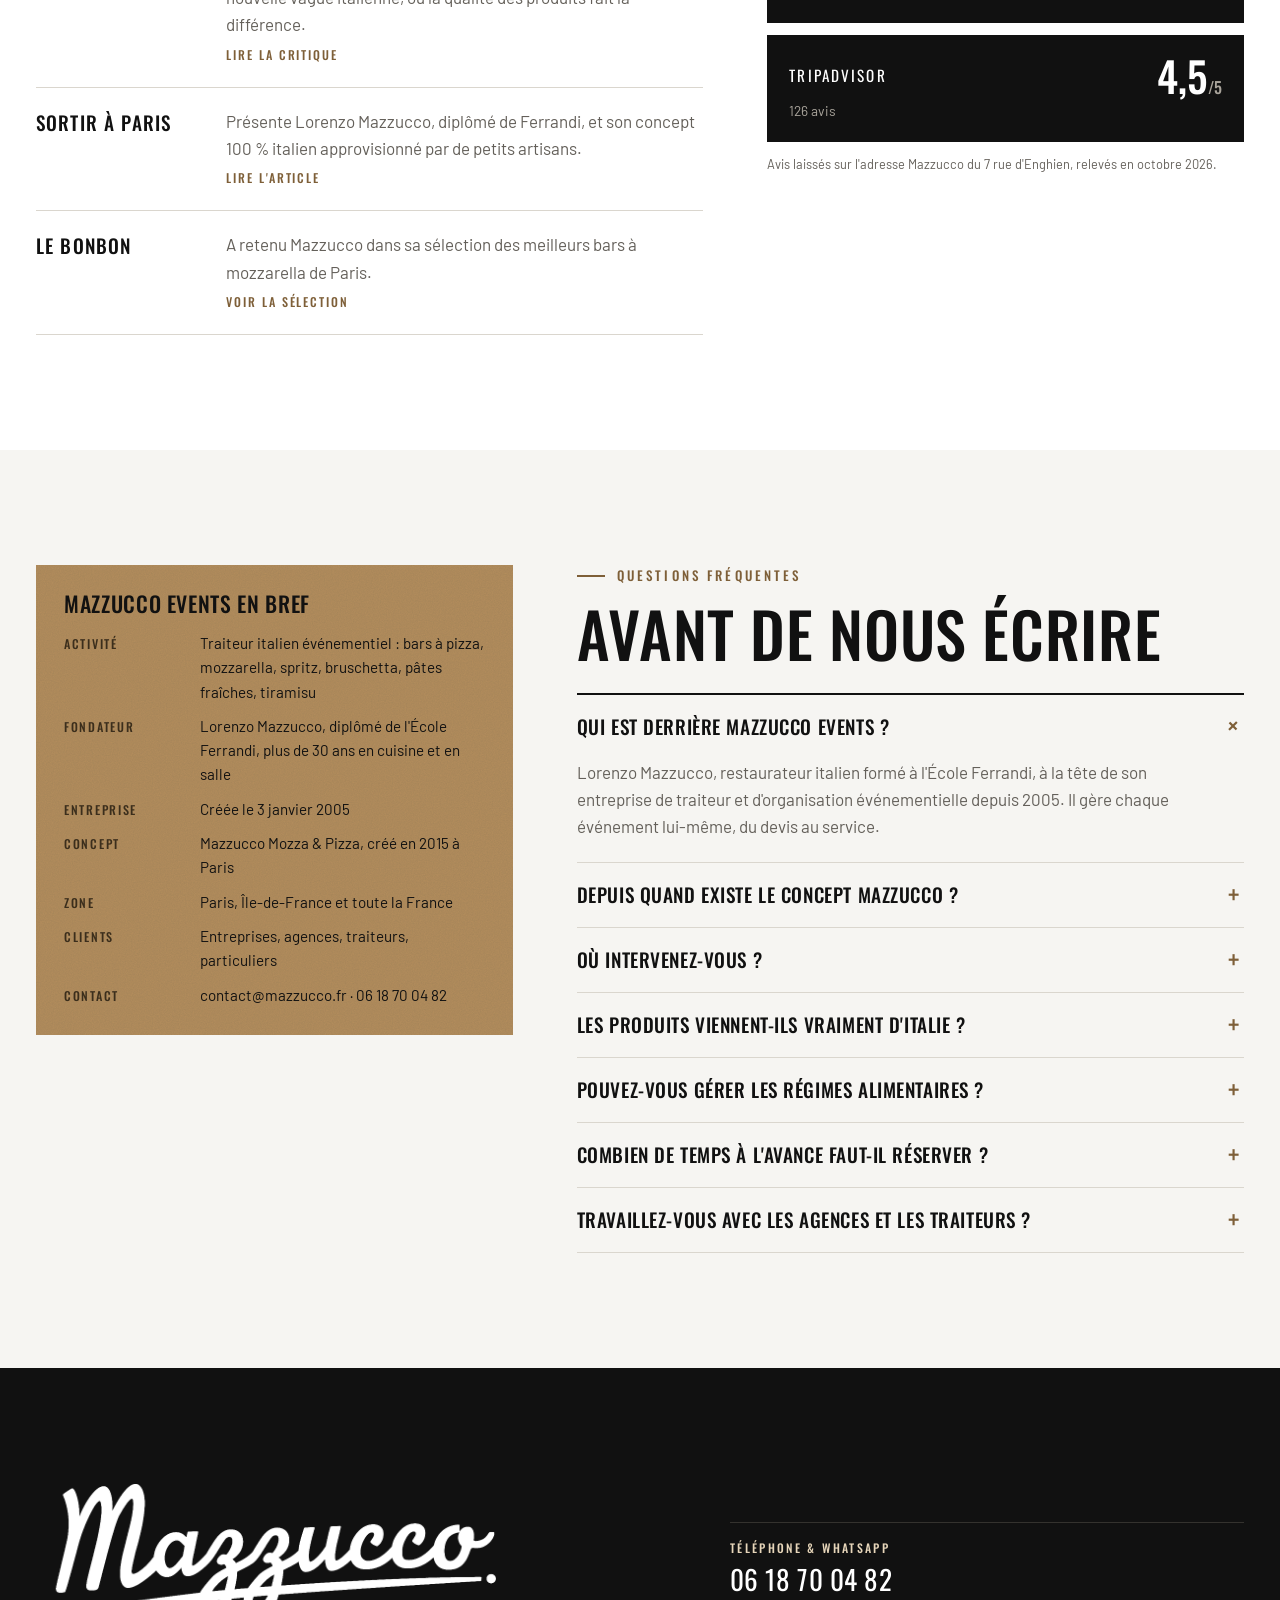
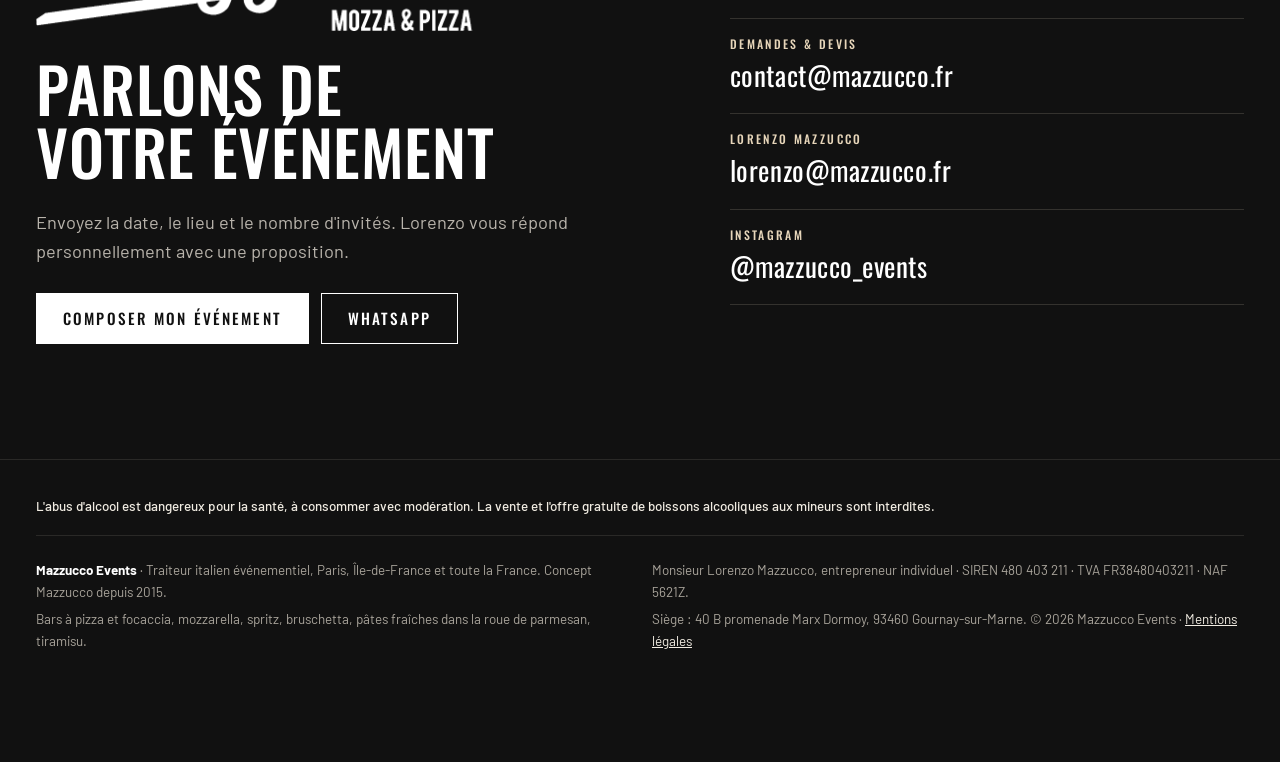
==== commit 5b0efada: "Mentions légales et messages sanitaires liés à l'alcool - Message « L'abus d'alcool est dangereux po" ====
--- a/docs/index.html
+++ b/docs/index.html
@@ -366,6 +366,7 @@
         <h3>Bar à spritz</h3>
         <p>Le spritz est né en Vénétie, la région où Lorenzo a passé ses étés. Le classique, décliné avec différents amers (Aperol, Campari, Select), le Saint-Germain à la fleur de sureau et le limoncello spritz.</p>
         <div class="tags"><span>Aperol · Campari · Select</span><span>Saint-Germain</span><span>Limoncello</span></div>
+        <p class="alc">L'abus d'alcool est dangereux pour la santé, à consommer avec modération. Service réservé aux personnes majeures.</p>
       </article>
       <article class="anim">
         <div class="top"><span class="it">Pane e pomodoro</span><svg viewBox="0 0 58 58" fill="none" stroke="currentColor" stroke-width="1.6" aria-hidden="true"><path d="M6 36c0-9 10-14 23-14s23 5 23 14v6H6z"/><path d="M6 42h46"/><circle cx="18" cy="31" r="4"/><circle cx="29" cy="28" r="4"/><circle cx="40" cy="31" r="4"/><path d="M23 33l4-3M34 33l3-3"/></svg></div>
@@ -547,8 +548,9 @@
 
 <footer>
   <div class="wrap foot">
+    <p class="foot-alc">L'abus d'alcool est dangereux pour la santé, à consommer avec modération. La vente et l'offre gratuite de boissons alcooliques aux mineurs sont interdites.</p>
     <div><p><b style="color:#fff">Mazzucco Events</b> · Traiteur italien événementiel, Paris, Île-de-France et toute la France. Concept Mazzucco depuis 2015.</p><p>Bars à pizza et focaccia, mozzarella, spritz, bruschetta, pâtes fraîches dans la roue de parmesan, tiramisu.</p></div>
-    <div><p>Mentions légales : Monsieur Lorenzo Mazzucco, entrepreneur individuel. SIREN 480 403 211 · TVA FR38480403211 · NAF 5621Z.</p><p>Siège : 40 B promenade Marx Dormoy, 93460 Gournay-sur-Marne. © 2026 Mazzucco Events.</p></div>
+    <div><p>Monsieur Lorenzo Mazzucco, entrepreneur individuel · SIREN 480 403 211 · TVA FR38480403211 · NAF 5621Z.</p><p>Siège : 40 B promenade Marx Dormoy, 93460 Gournay-sur-Marne. © 2026 Mazzucco Events · <a href="mentions-legales.html">Mentions légales</a></p></div>
   </div>
 </footer>
 <a class="wa-fab" href="https://wa.me/33618700482?text=Bonjour%20Lorenzo%2C%20je%20souhaite%20un%20devis%20pour%20un%20%C3%A9v%C3%A9nement." target="_blank" rel="noopener" aria-label="Écrire à Mazzucco Events sur WhatsApp">
--- a/docs/style.css
+++ b/docs/style.css
@@ -339,3 +339,15 @@
 .radio input[type=range] { width: 74px; accent-color: var(--ink); }
 @media (prefers-reduced-motion: reduce) { .radio.playing .eq i, .radio.playing .onair i { animation: none; height: 60%; } }
 @media (max-width: 640px) { .radio .grille, .radio input[type=range], .radio .track { display: none; } .radio { padding-right: 12px; } }
+
+/* ---------- Mentions légales & alcool ---------- */
+.alc { font-size: .84rem; color: var(--muted); border-top: 1px dashed var(--line); padding-top: 10px; margin-top: 4px; }
+.foot-alc { grid-column: 1 / -1; color: #F1ECE2; font-weight: 500; padding-bottom: 18px; border-bottom: 1px solid #2A2927; }
+footer a { color: #F1ECE2; }
+.legal { max-width: 820px; display: grid; gap: 40px; }
+.legal h2 { font-size: clamp(1.4rem, 2.6vw, 1.9rem); margin-bottom: 12px; }
+.legal p { color: var(--ink-2); max-width: 68ch; }
+.legal p + p, .legal ul + p { margin-top: 10px; }
+.legal ul { margin: 10px 0 0; padding-left: 20px; color: var(--ink-2); display: grid; gap: 4px; }
+.alc-box { border: 2px solid var(--ink); padding: 22px 24px; display: grid; gap: 6px; box-shadow: 5px 5px 0 var(--ink); }
+.alc-main { font-family: var(--caps); text-transform: uppercase; letter-spacing: .04em; font-size: 1.15rem; color: var(--ink) !important; }
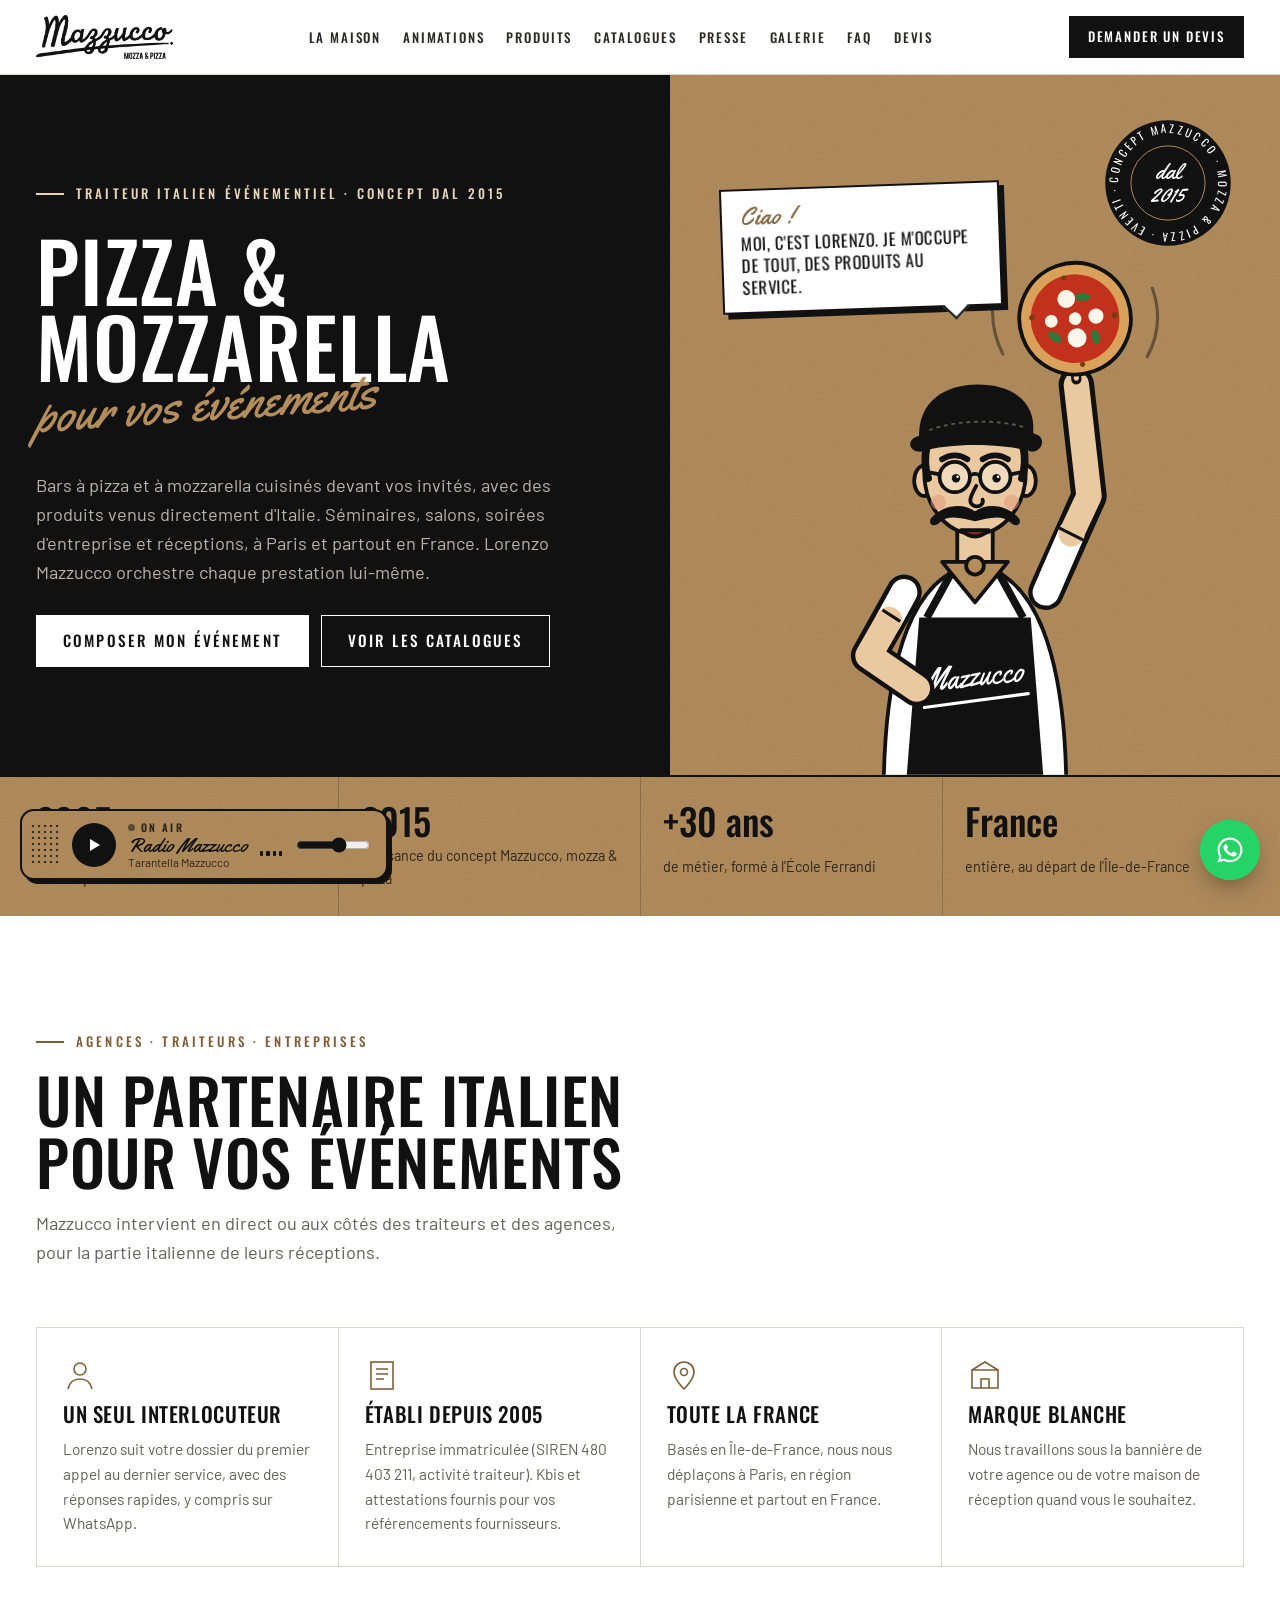
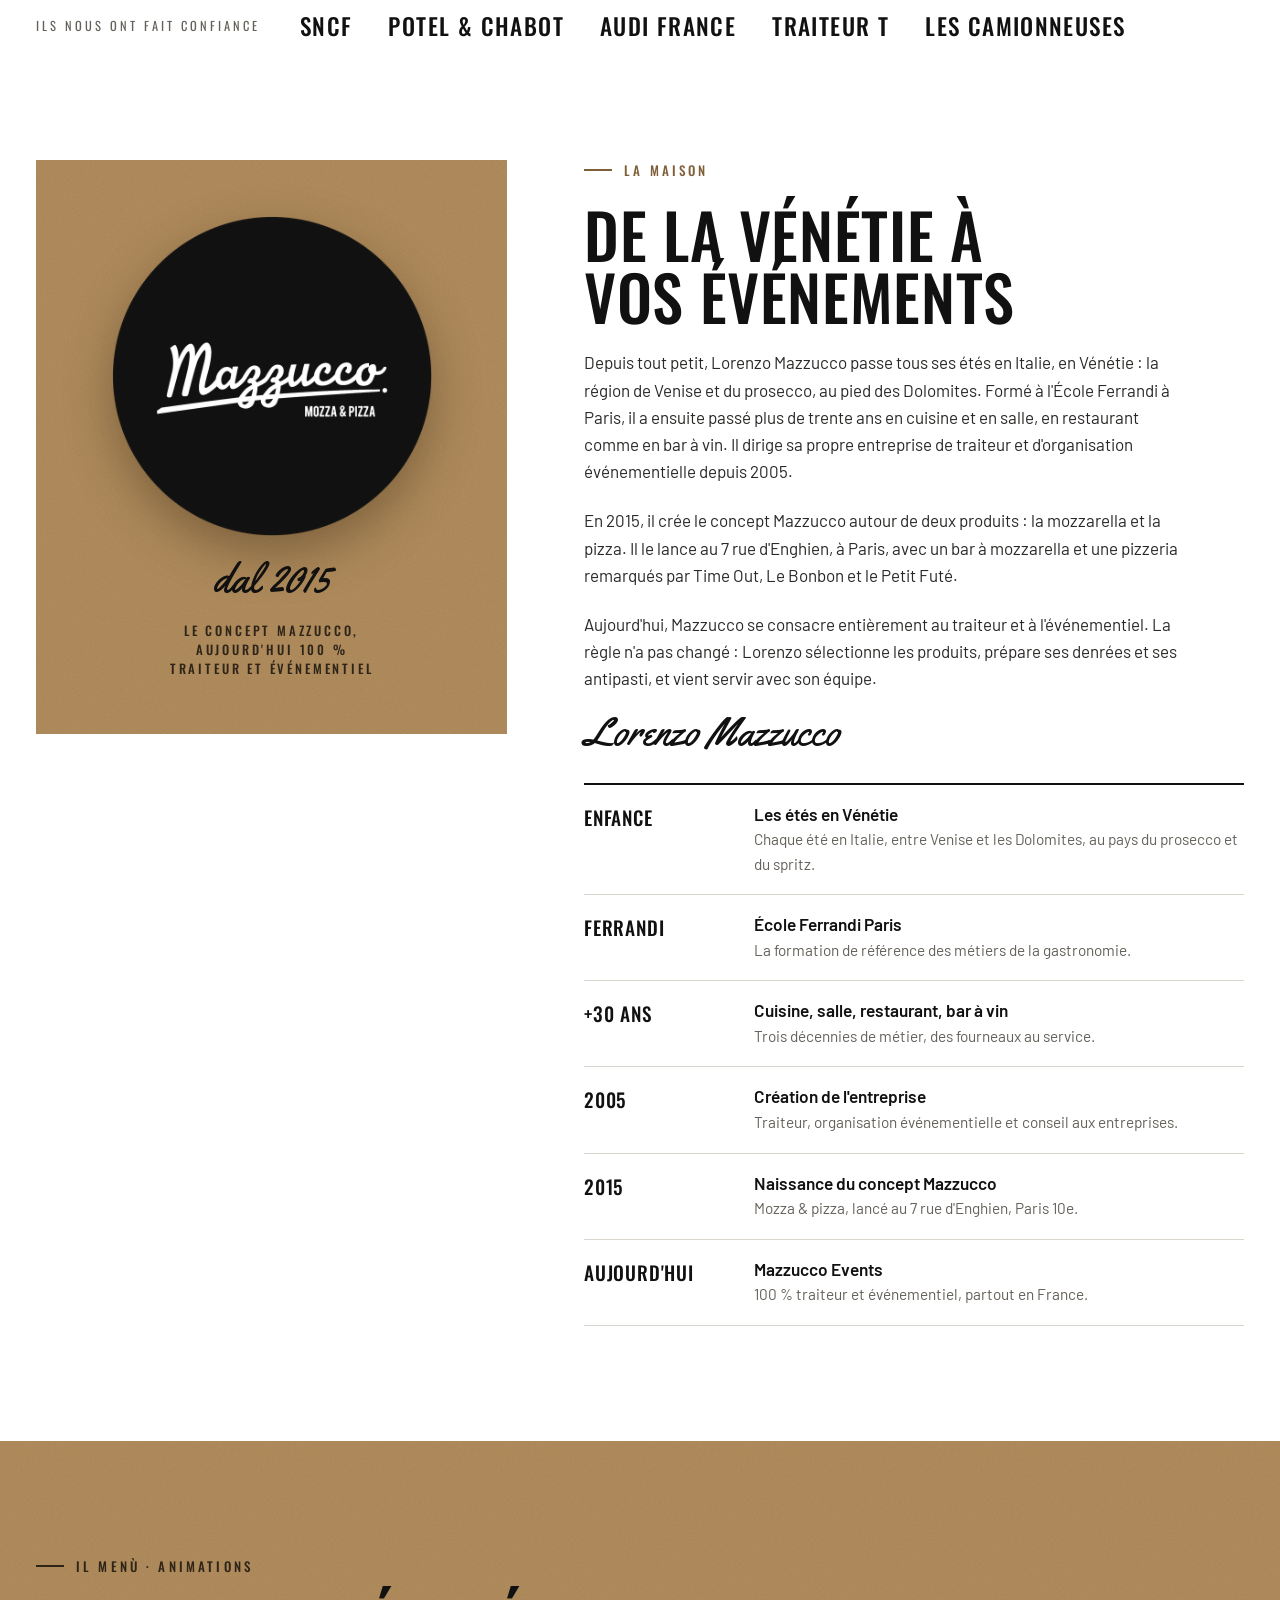
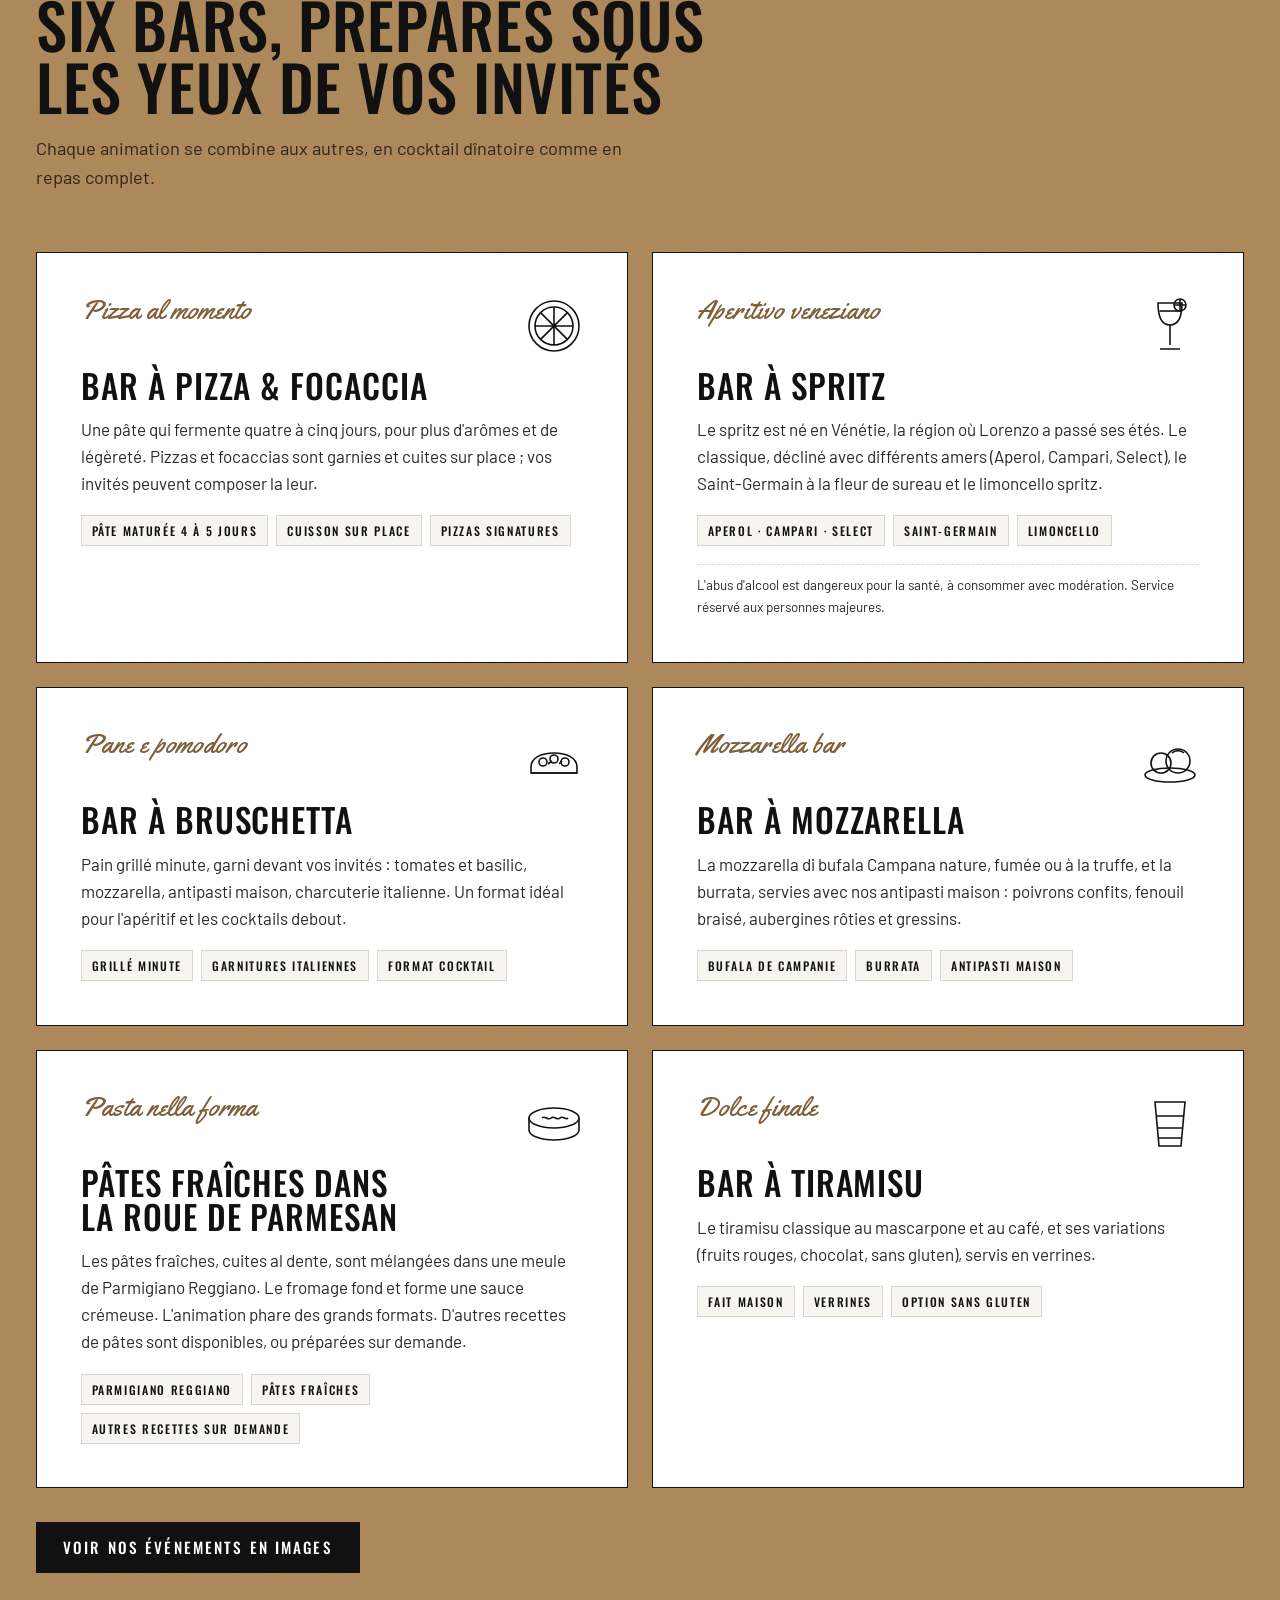
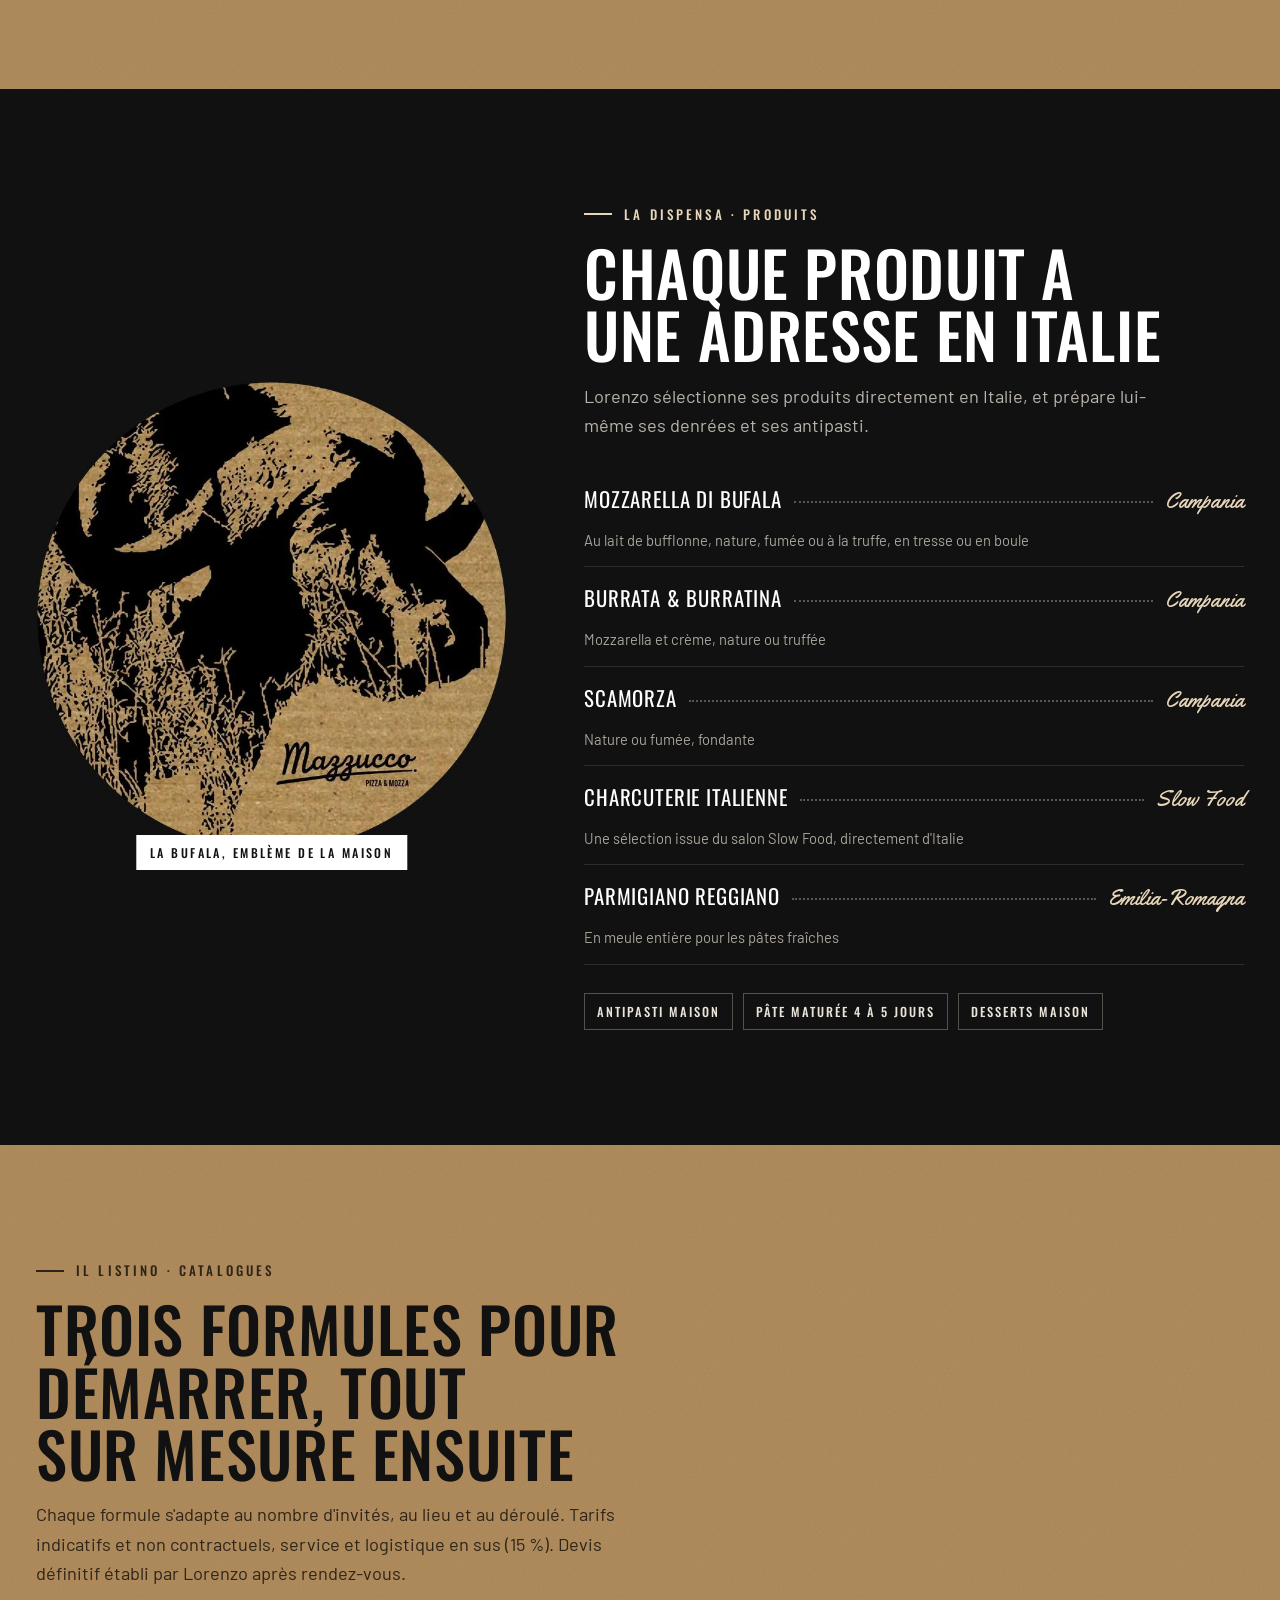
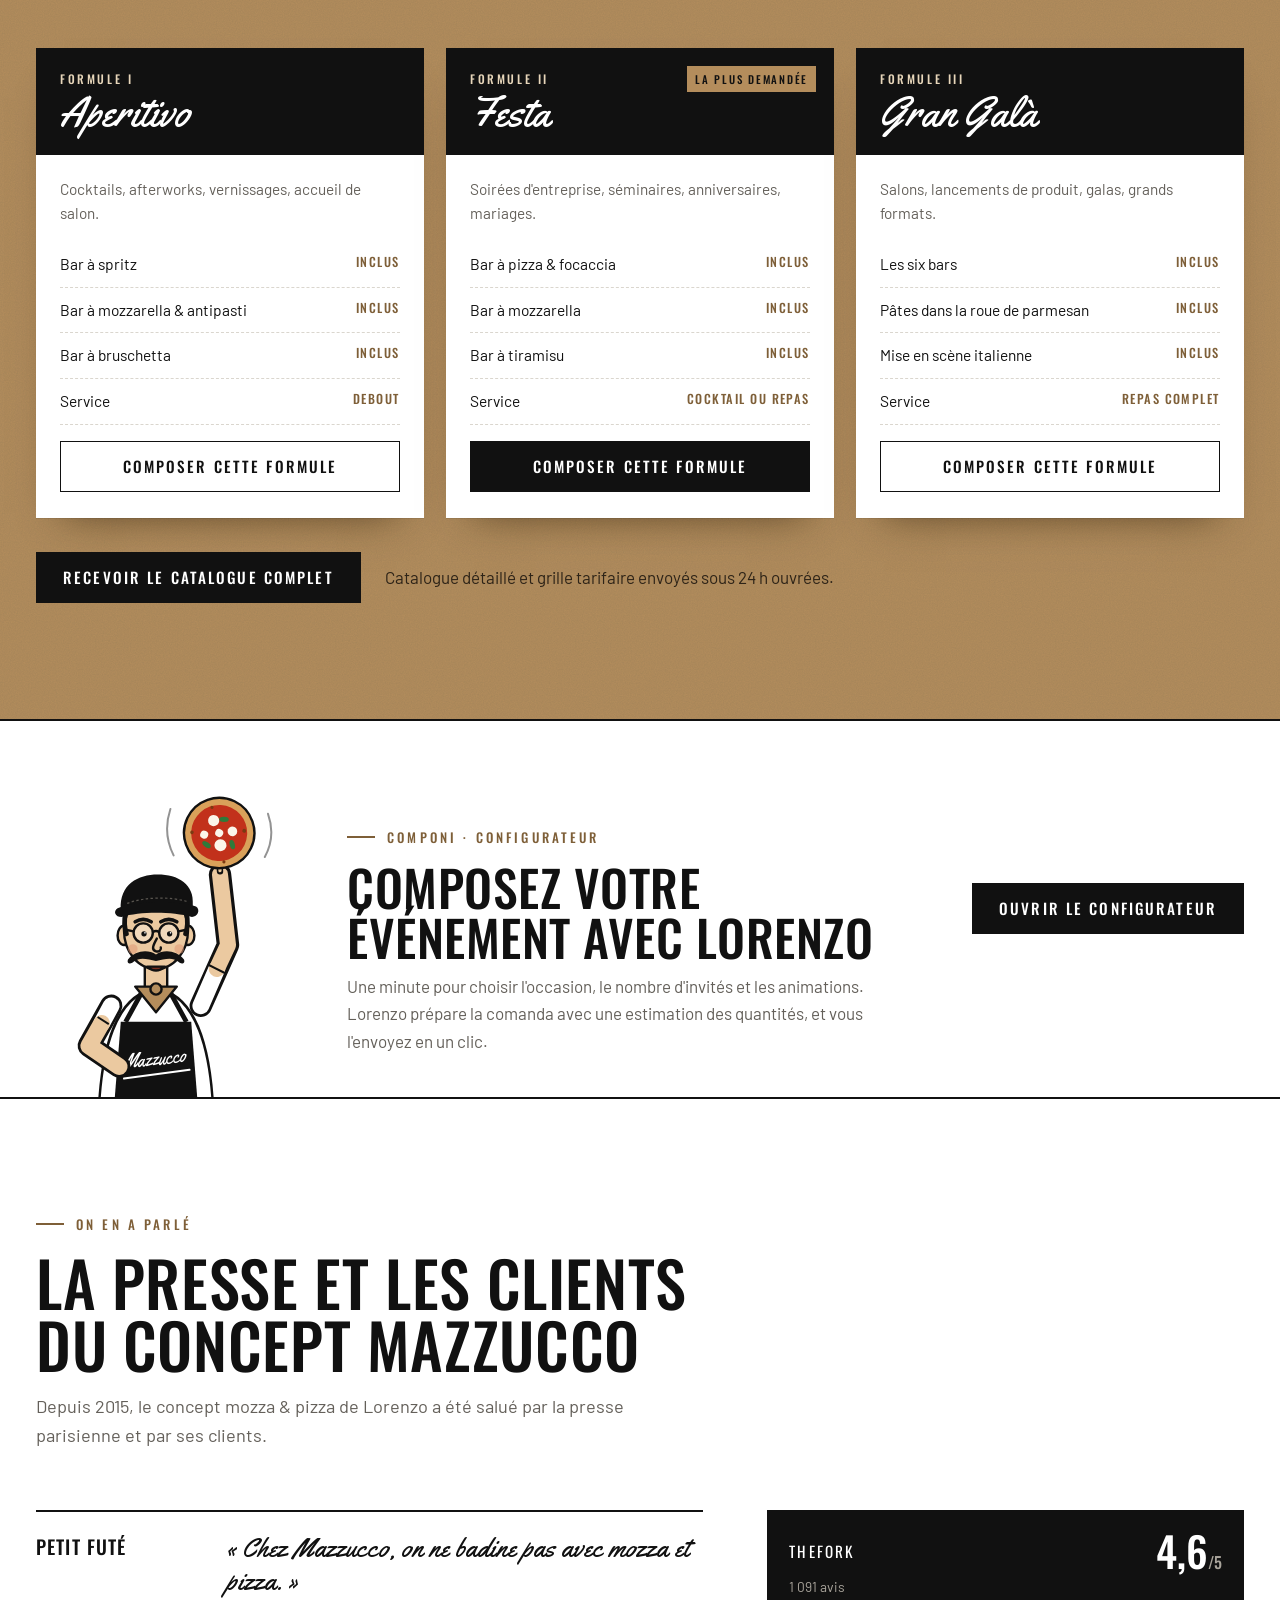
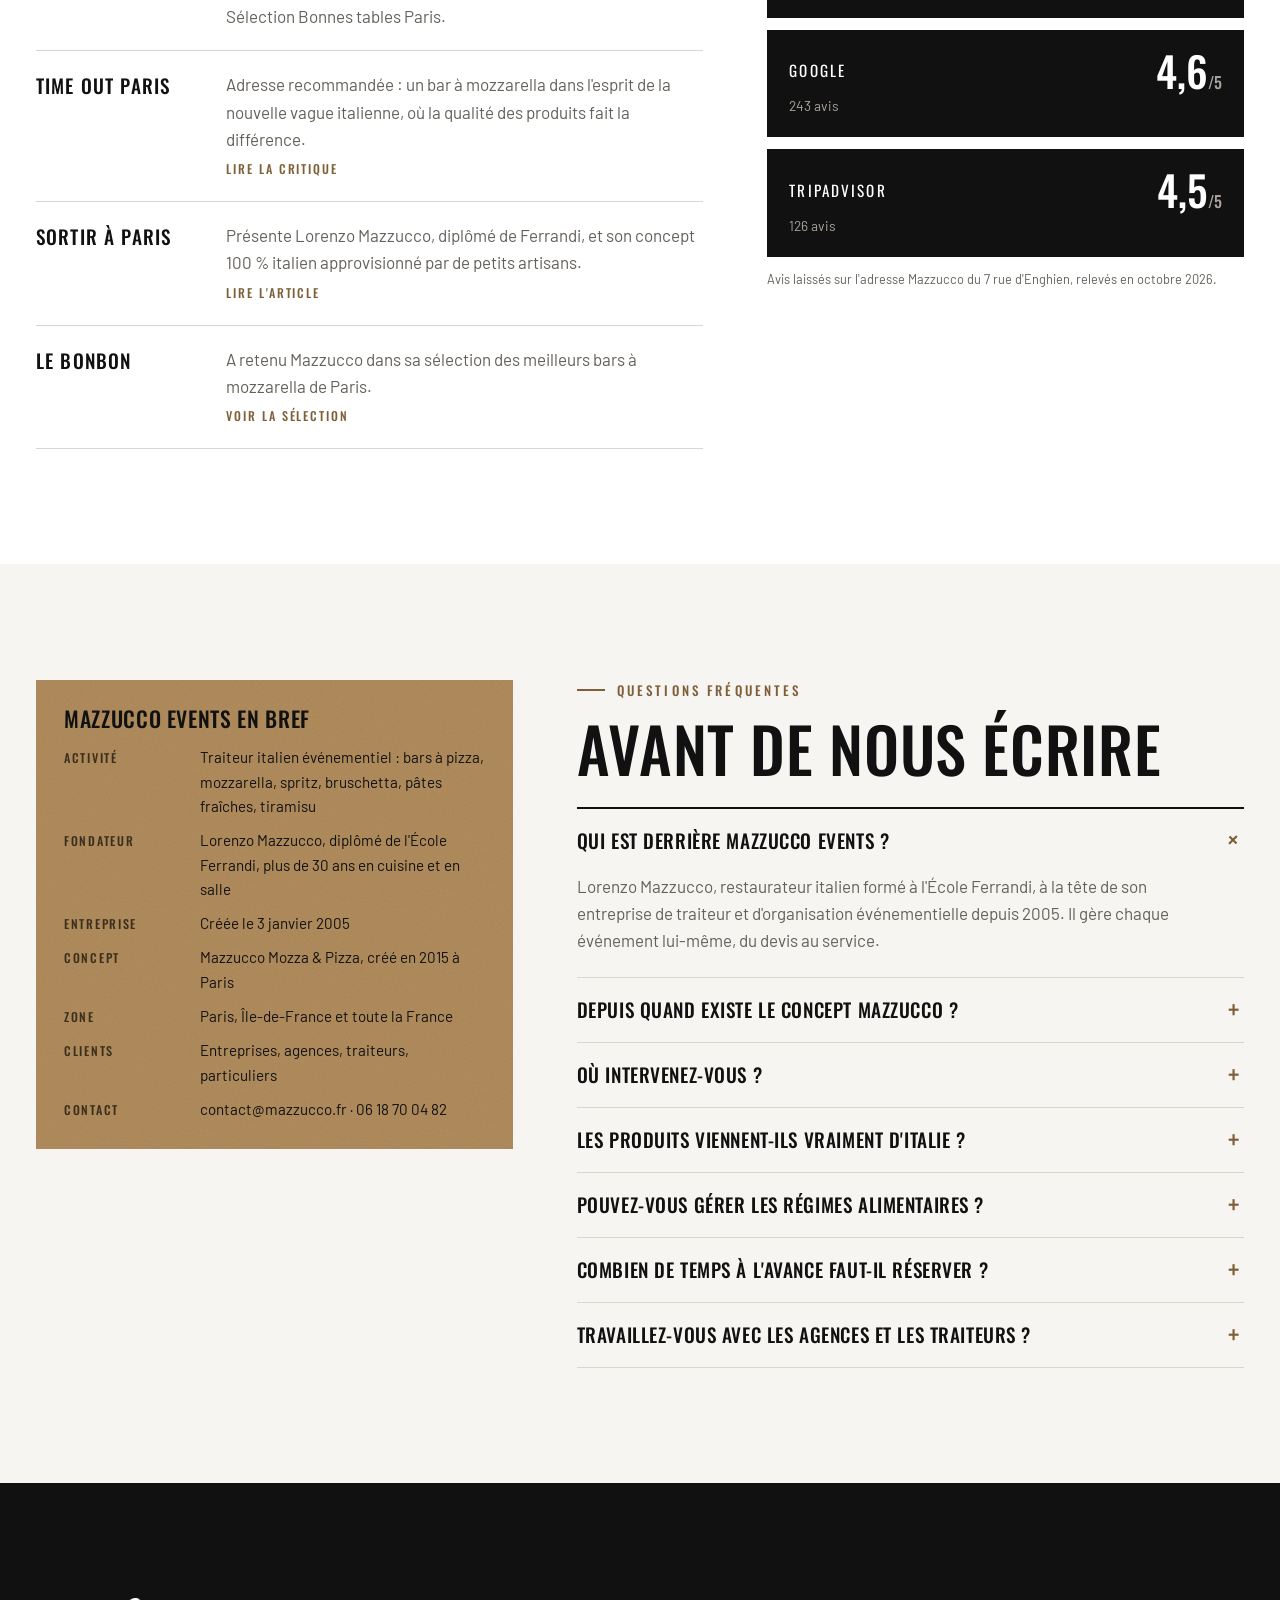
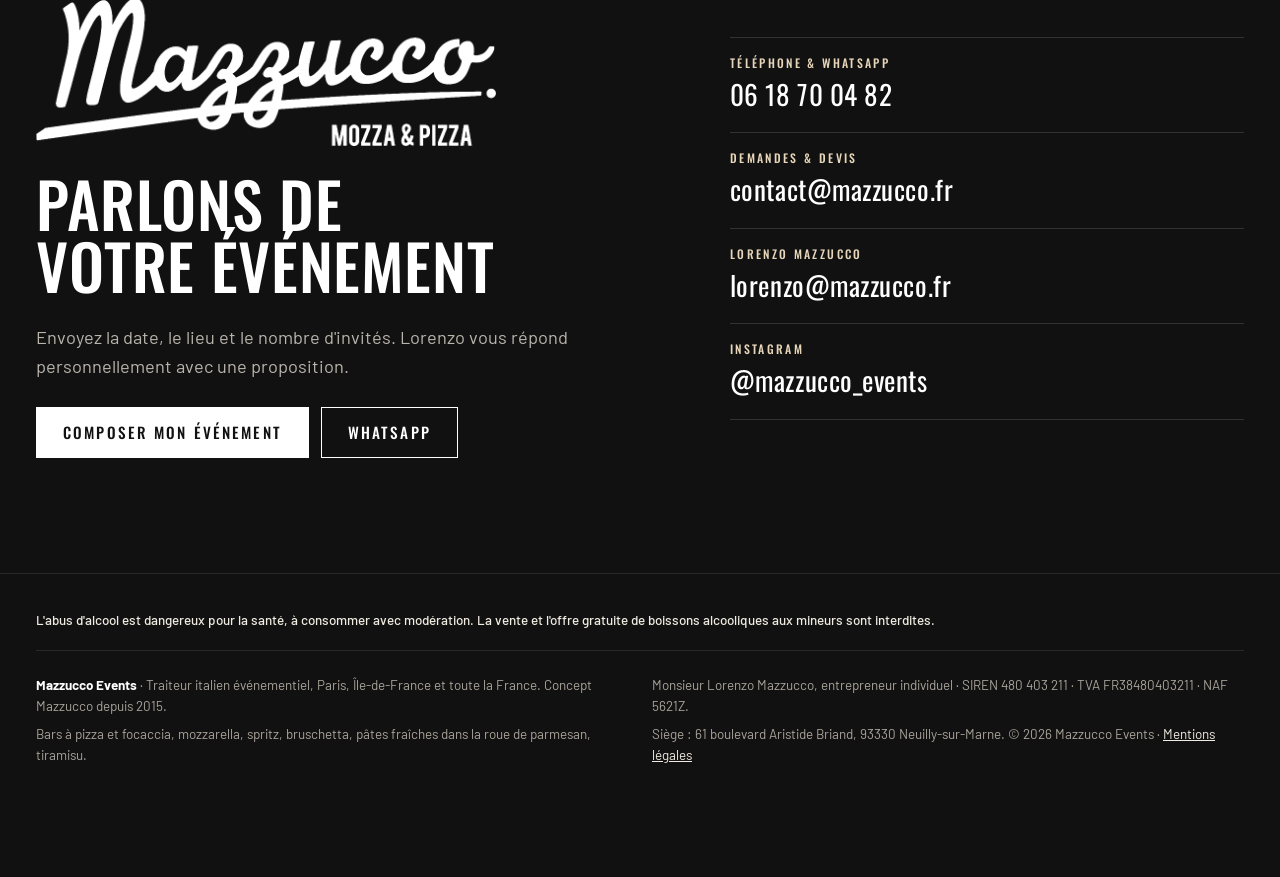
==== commit eac575cc: "Galerie photos, mentions de devis indicatif et nouvelle adresse du siège - Nouvelle page galerie.htm" ====
--- a/docs/index.html
+++ b/docs/index.html
@@ -68,9 +68,9 @@
    "description": "Traiteur italien événementiel, concept Mazzucco depuis 2015 : bar à pizza et focaccia cuites sur place, bar à mozzarella di bufala, bar à spritz, bar à bruschetta, pâtes fraîches dans la roue de parmesan et bar à tiramisu, pour séminaires, salons, soirées d'entreprise, mariages et réceptions privées. Activité exclusivement traiteur et événementiel.",
    "address": {
     "@type": "PostalAddress",
-    "streetAddress": "40 B promenade Marx Dormoy",
-    "postalCode": "93460",
-    "addressLocality": "Gournay-sur-Marne",
+    "streetAddress": "61 boulevard Aristide Briand",
+    "postalCode": "93330",
+    "addressLocality": "Neuilly-sur-Marne",
     "addressRegion": "Île-de-France",
     "addressCountry": "FR"
    },
@@ -257,6 +257,7 @@
       <li><a href="./#produits">Produits</a></li>
       <li><a href="./#catalogues">Catalogues</a></li>
       <li><a href="./#presse">Presse</a></li>
+      <li><a href="galerie.html">Galerie</a></li>
       <li><a href="./#faq">FAQ</a></li>
       <li><a href="devis.html">Devis</a></li>
     </ul>
@@ -393,6 +394,7 @@
         <div class="tags"><span>Fait maison</span><span>Verrines</span><span>Option sans gluten</span></div>
       </article>
     </div>
+    <div class="cat-cta"><a class="btn btn-ink" href="galerie.html">Voir nos événements en images</a></div>
   </div>
 </section>
 
@@ -427,7 +429,7 @@
     <div class="head">
       <span class="kicker">Il listino · catalogues</span>
       <h2>Trois formules pour démarrer, tout sur mesure ensuite</h2>
-      <p class="lede">Chaque formule s'adapte au nombre d'invités, au lieu et au déroulé. Tarifs sur devis.</p>
+      <p class="lede">Chaque formule s'adapte au nombre d'invités, au lieu et au déroulé. Tarifs indicatifs et non contractuels, service et logistique en sus (15 %). Devis définitif établi par Lorenzo après rendez-vous.</p>
     </div>
     <div class="cat-grid">
       <article class="box">
@@ -550,7 +552,7 @@
   <div class="wrap foot">
     <p class="foot-alc">L'abus d'alcool est dangereux pour la santé, à consommer avec modération. La vente et l'offre gratuite de boissons alcooliques aux mineurs sont interdites.</p>
     <div><p><b style="color:#fff">Mazzucco Events</b> · Traiteur italien événementiel, Paris, Île-de-France et toute la France. Concept Mazzucco depuis 2015.</p><p>Bars à pizza et focaccia, mozzarella, spritz, bruschetta, pâtes fraîches dans la roue de parmesan, tiramisu.</p></div>
-    <div><p>Monsieur Lorenzo Mazzucco, entrepreneur individuel · SIREN 480 403 211 · TVA FR38480403211 · NAF 5621Z.</p><p>Siège : 40 B promenade Marx Dormoy, 93460 Gournay-sur-Marne. © 2026 Mazzucco Events · <a href="mentions-legales.html">Mentions légales</a></p></div>
+    <div><p>Monsieur Lorenzo Mazzucco, entrepreneur individuel · SIREN 480 403 211 · TVA FR38480403211 · NAF 5621Z.</p><p>Siège : 61 boulevard Aristide Briand, 93330 Neuilly-sur-Marne. © 2026 Mazzucco Events · <a href="mentions-legales.html">Mentions légales</a></p></div>
   </div>
 </footer>
 <a class="wa-fab" href="https://wa.me/33618700482?text=Bonjour%20Lorenzo%2C%20je%20souhaite%20un%20devis%20pour%20un%20%C3%A9v%C3%A9nement." target="_blank" rel="noopener" aria-label="Écrire à Mazzucco Events sur WhatsApp">
--- a/docs/style.css
+++ b/docs/style.css
@@ -67,12 +67,12 @@
 header.site { position: sticky; top: env(safe-area-inset-top, 0px); z-index: 50; background: rgba(255,255,255,.96); backdrop-filter: blur(8px); border-bottom: 1px solid var(--line); }
 .nav { display: flex; align-items: center; justify-content: space-between; gap: 24px; height: 74px; }
 .nav .logo img { height: 44px; width: auto; }
-.nav ul { display: flex; gap: 28px; list-style: none; margin: 0; padding: 0; }
-.nav ul a { font: 500 .84rem var(--caps); letter-spacing: .16em; text-transform: uppercase; text-decoration: none; color: var(--ink-2); }
+.nav ul { display: flex; gap: 22px; list-style: none; margin: 0; padding: 0; }
+.nav ul a { white-space: nowrap; font: 500 .82rem var(--caps); letter-spacing: .14em; text-transform: uppercase; text-decoration: none; color: var(--ink-2); }
 .nav ul a:hover, .nav ul a[aria-current="page"] { color: var(--kraft-deep); }
-.nav .btn { padding: 13px 18px; font-size: .82rem; }
+.nav .btn { padding: 13px 18px; font-size: .82rem; white-space: nowrap; }
 .menu-btn { display: none; background: none; border: 1.5px solid var(--ink); padding: 9px 14px; font: 500 .8rem var(--caps); letter-spacing: .14em; text-transform: uppercase; cursor: pointer; color: var(--ink); }
-@media (max-width: 1020px) {
+@media (max-width: 1180px) {
   .nav ul { display: none; }
   .nav ul.open { display: grid; position: absolute; top: 74px; left: 0; right: 0; background: var(--white); border-bottom: 1px solid var(--line); padding: 12px var(--gutter-r) 22px var(--gutter-l); }
   .nav ul.open a { display: block; padding: 12px 0; font-size: 1rem; }
@@ -351,3 +351,24 @@
 .legal ul { margin: 10px 0 0; padding-left: 20px; color: var(--ink-2); display: grid; gap: 4px; }
 .alc-box { border: 2px solid var(--ink); padding: 22px 24px; display: grid; gap: 6px; box-shadow: 5px 5px 0 var(--ink); }
 .alc-main { font-family: var(--caps); text-transform: uppercase; letter-spacing: .04em; font-size: 1.15rem; color: var(--ink) !important; }
+
+/* ---------- Galerie ---------- */
+.gal-filters { display: flex; flex-wrap: wrap; gap: 8px; margin-bottom: 28px; }
+.gal-filters button { font: 500 .8rem var(--caps); letter-spacing: .14em; text-transform: uppercase; padding: 10px 14px; border: 1.5px solid var(--line); background: var(--white); color: var(--ink); cursor: pointer; }
+.gal-filters button:hover { border-color: var(--ink); }
+.gal-filters button[aria-pressed="true"] { background: var(--ink); border-color: var(--ink); color: var(--white); }
+.gal { columns: 3 280px; column-gap: 16px; }
+.shot { break-inside: avoid; margin: 0 0 16px; background: var(--white); }
+.shot button { display: block; width: 100%; padding: 0; border: 0; background: none; cursor: zoom-in; position: relative; }
+.shot img { width: 100%; height: auto; display: block; transition: filter .2s; }
+.shot button:hover img { filter: brightness(.9); }
+.shot figcaption { font: 500 .74rem var(--caps); letter-spacing: .14em; text-transform: uppercase; color: var(--muted); padding: 10px 2px 0; }
+.gal-note { margin-top: 28px; color: var(--muted); font-size: .92rem; max-width: 64ch; }
+#lightbox { position: fixed; inset: 0; z-index: 120; background: rgba(10,10,10,.94); display: grid; grid-template-rows: 1fr auto; align-items: center; justify-items: center; padding: calc(56px + env(safe-area-inset-top, 0px)) max(16px, env(safe-area-inset-right, 0px)) calc(24px + env(safe-area-inset-bottom, 0px)) max(16px, env(safe-area-inset-left, 0px)); }
+#lightbox img { max-width: min(100%, 1200px); max-height: 78vh; width: auto; height: auto; object-fit: contain; }
+#lightbox .lb-cap { color: #E9E4DA; font: 500 .82rem var(--caps); letter-spacing: .16em; text-transform: uppercase; padding-top: 14px; text-align: center; }
+#lightbox button { position: absolute; background: var(--white); color: var(--ink); border: 0; width: 48px; height: 48px; border-radius: 50%; font: 500 1.4rem/1 var(--caps); cursor: pointer; display: grid; place-items: center; }
+#lightbox .lb-close { top: calc(12px + env(safe-area-inset-top, 0px)); right: max(16px, env(safe-area-inset-right, 0px)); }
+#lightbox .lb-prev { left: max(16px, env(safe-area-inset-left, 0px)); top: 50%; transform: translateY(-50%); }
+#lightbox .lb-next { right: max(16px, env(safe-area-inset-right, 0px)); top: 50%; transform: translateY(-50%); }
+@media (max-width: 640px) { #lightbox .lb-prev, #lightbox .lb-next { top: auto; bottom: calc(16px + env(safe-area-inset-bottom, 0px)); transform: none; } }
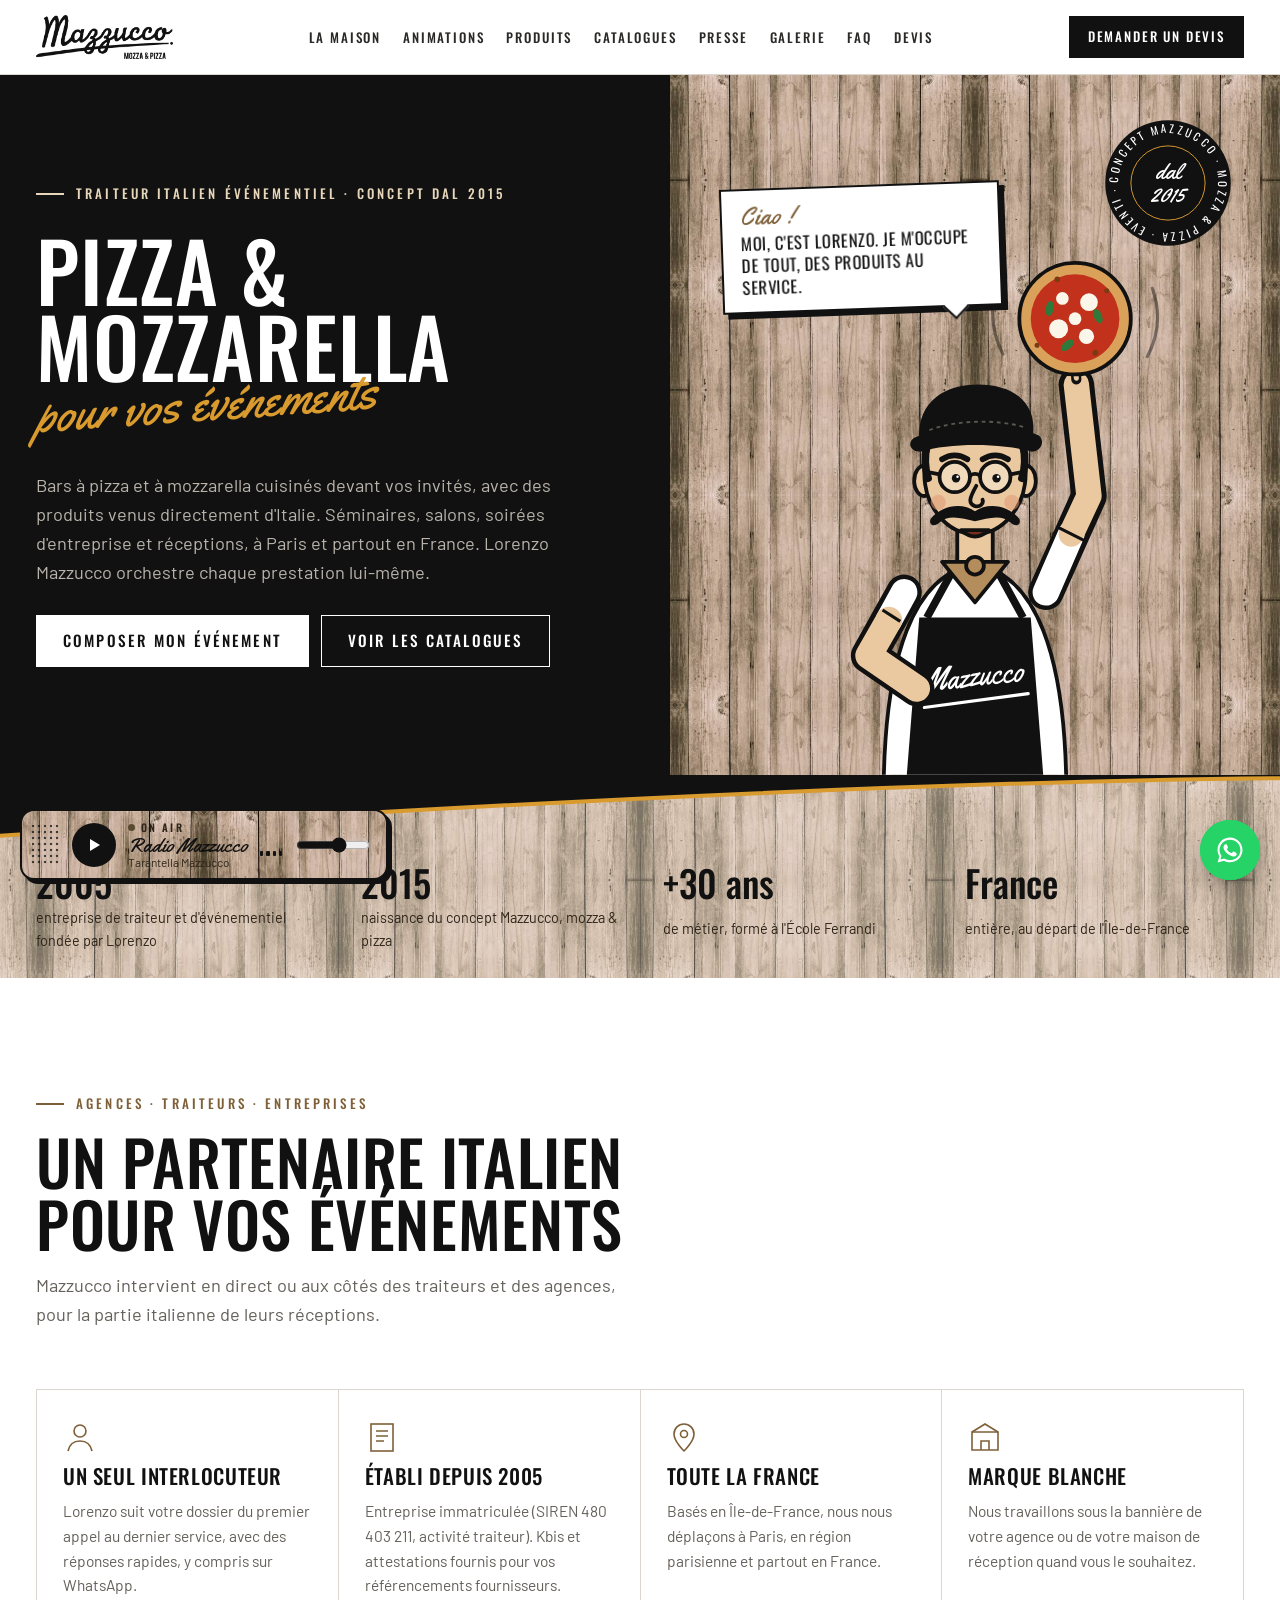
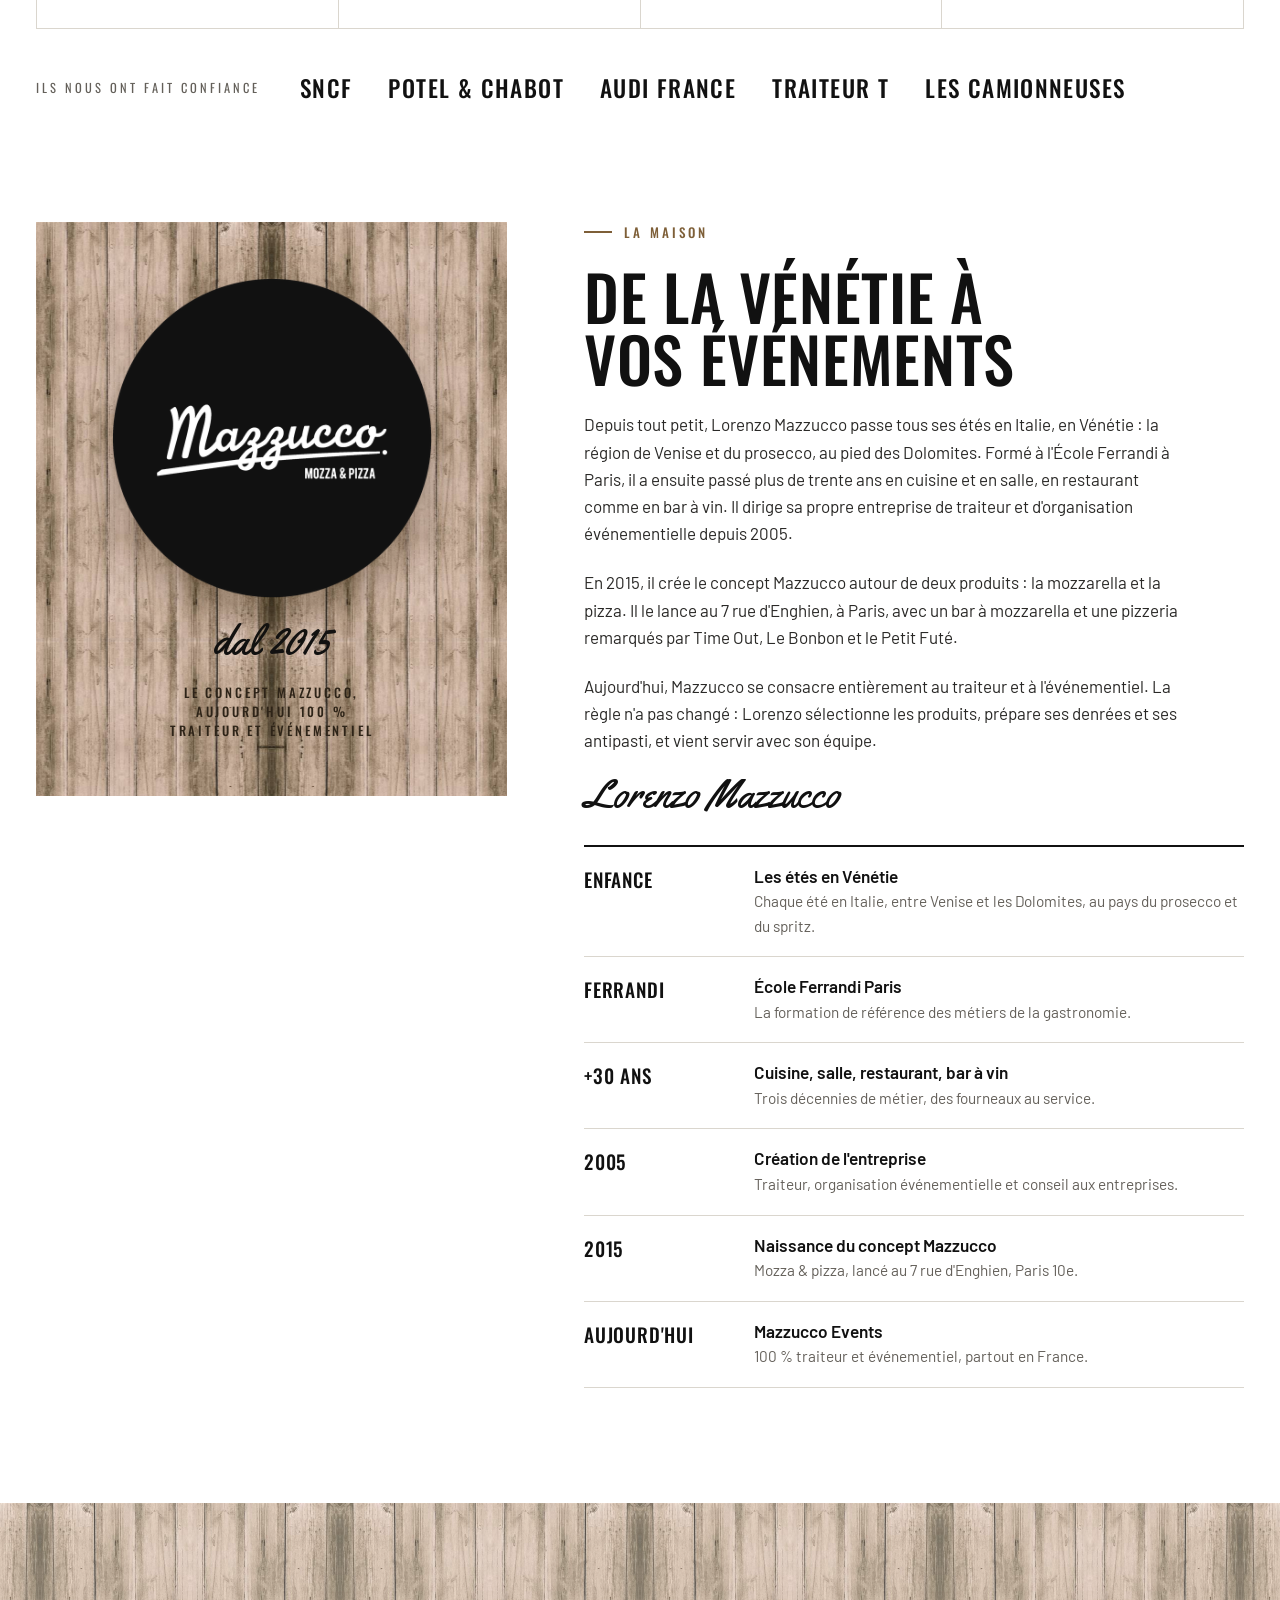
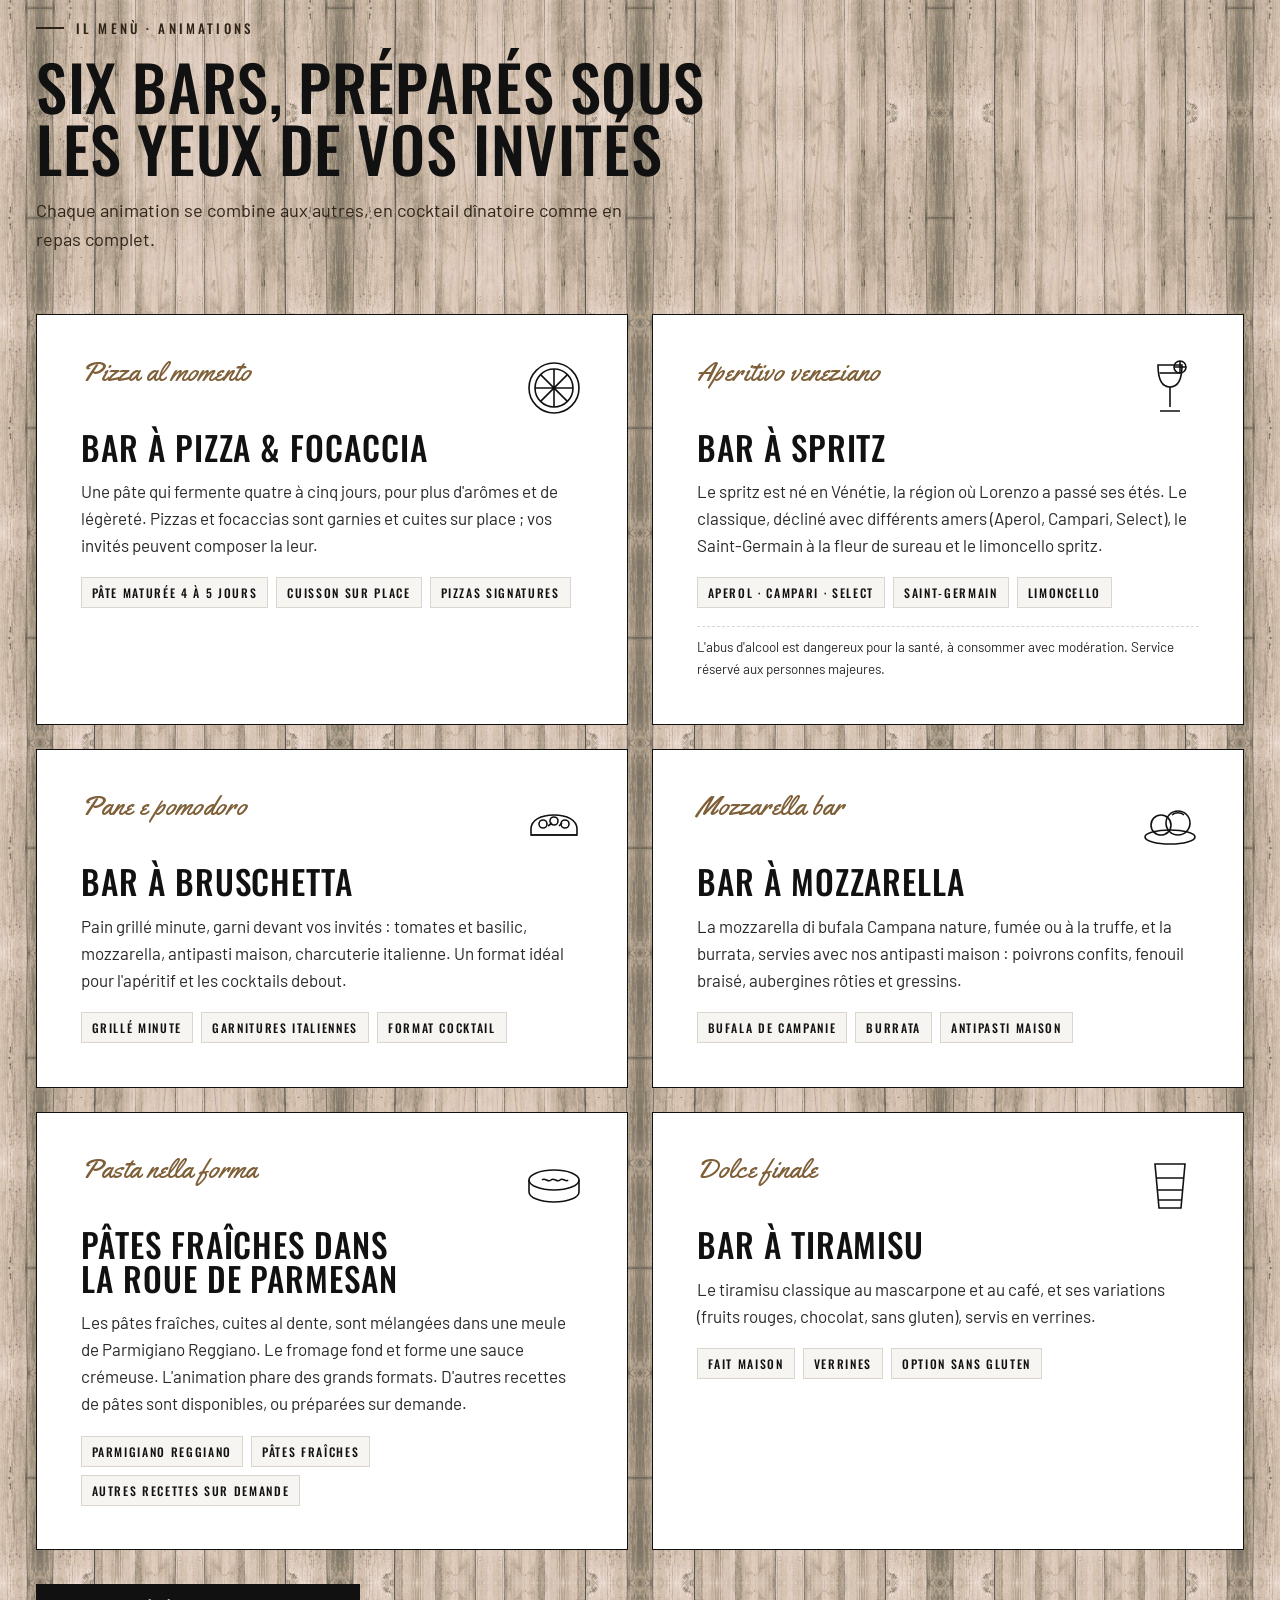
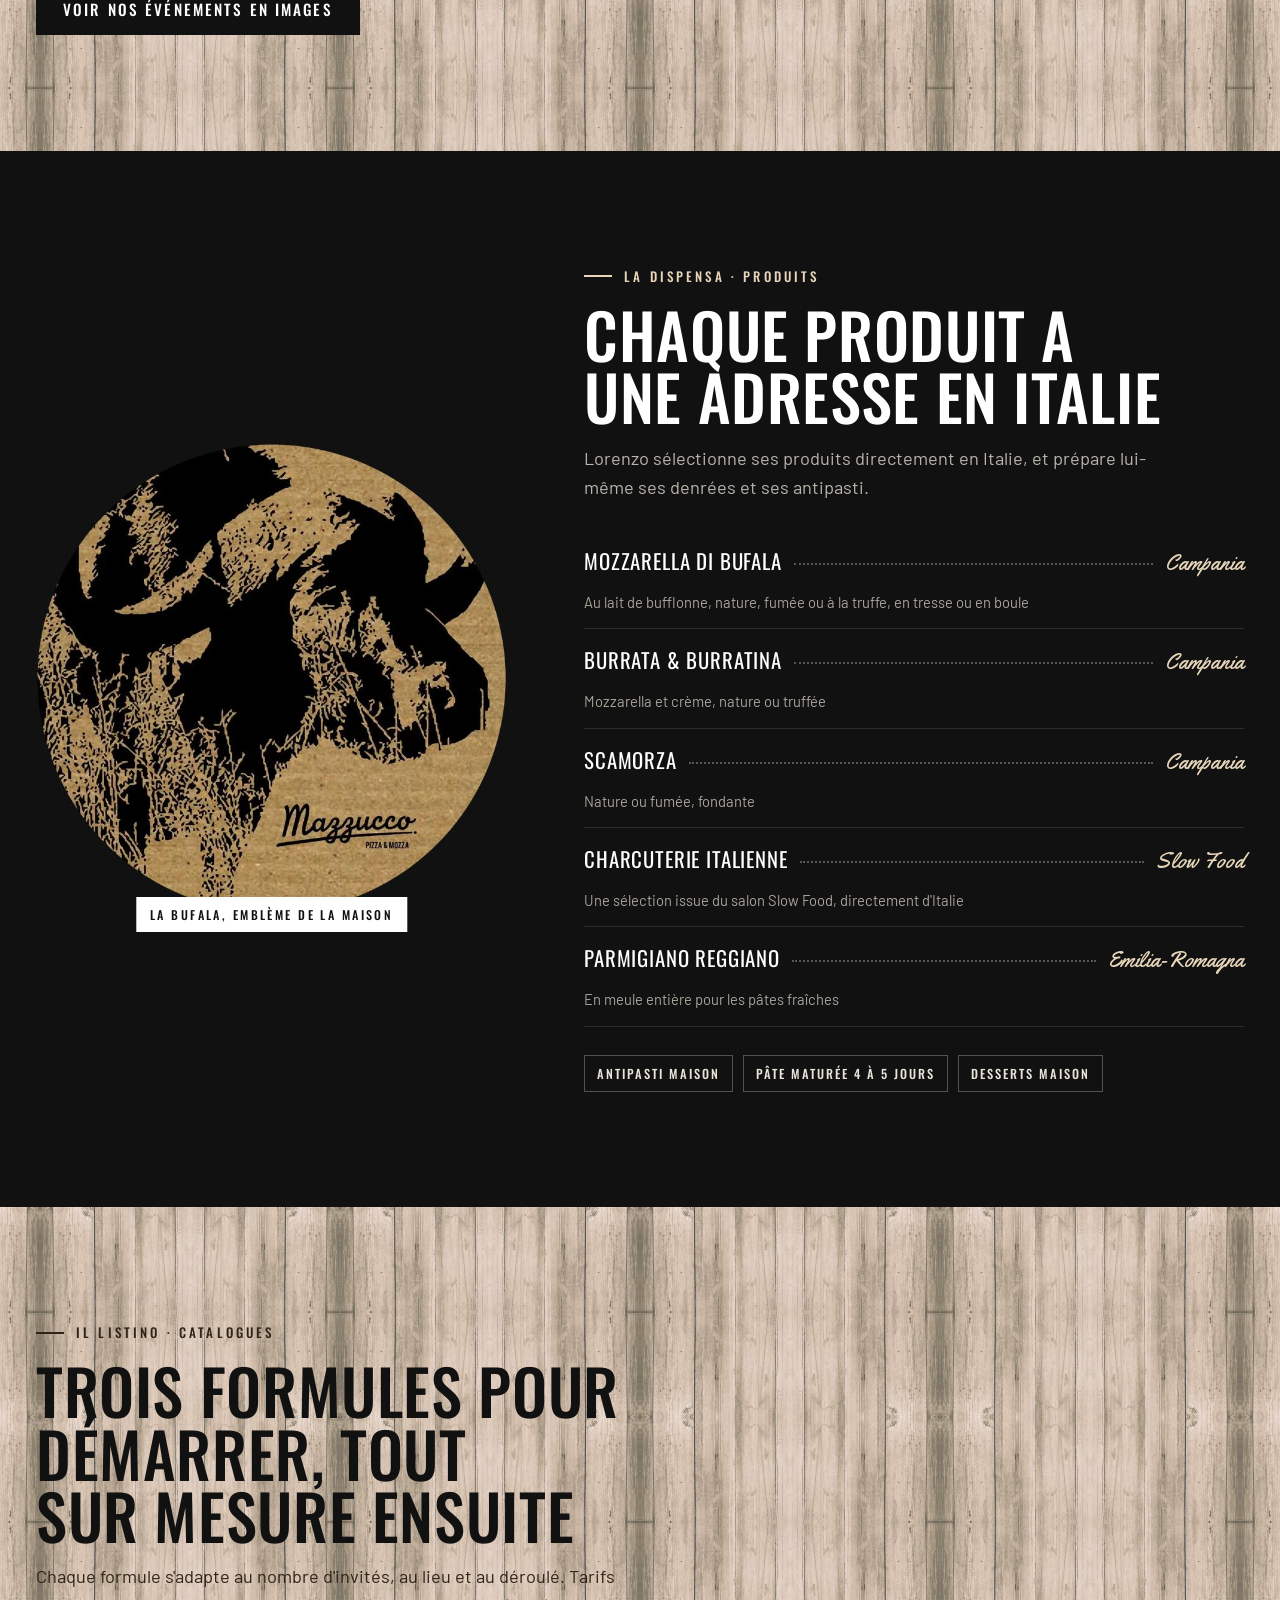
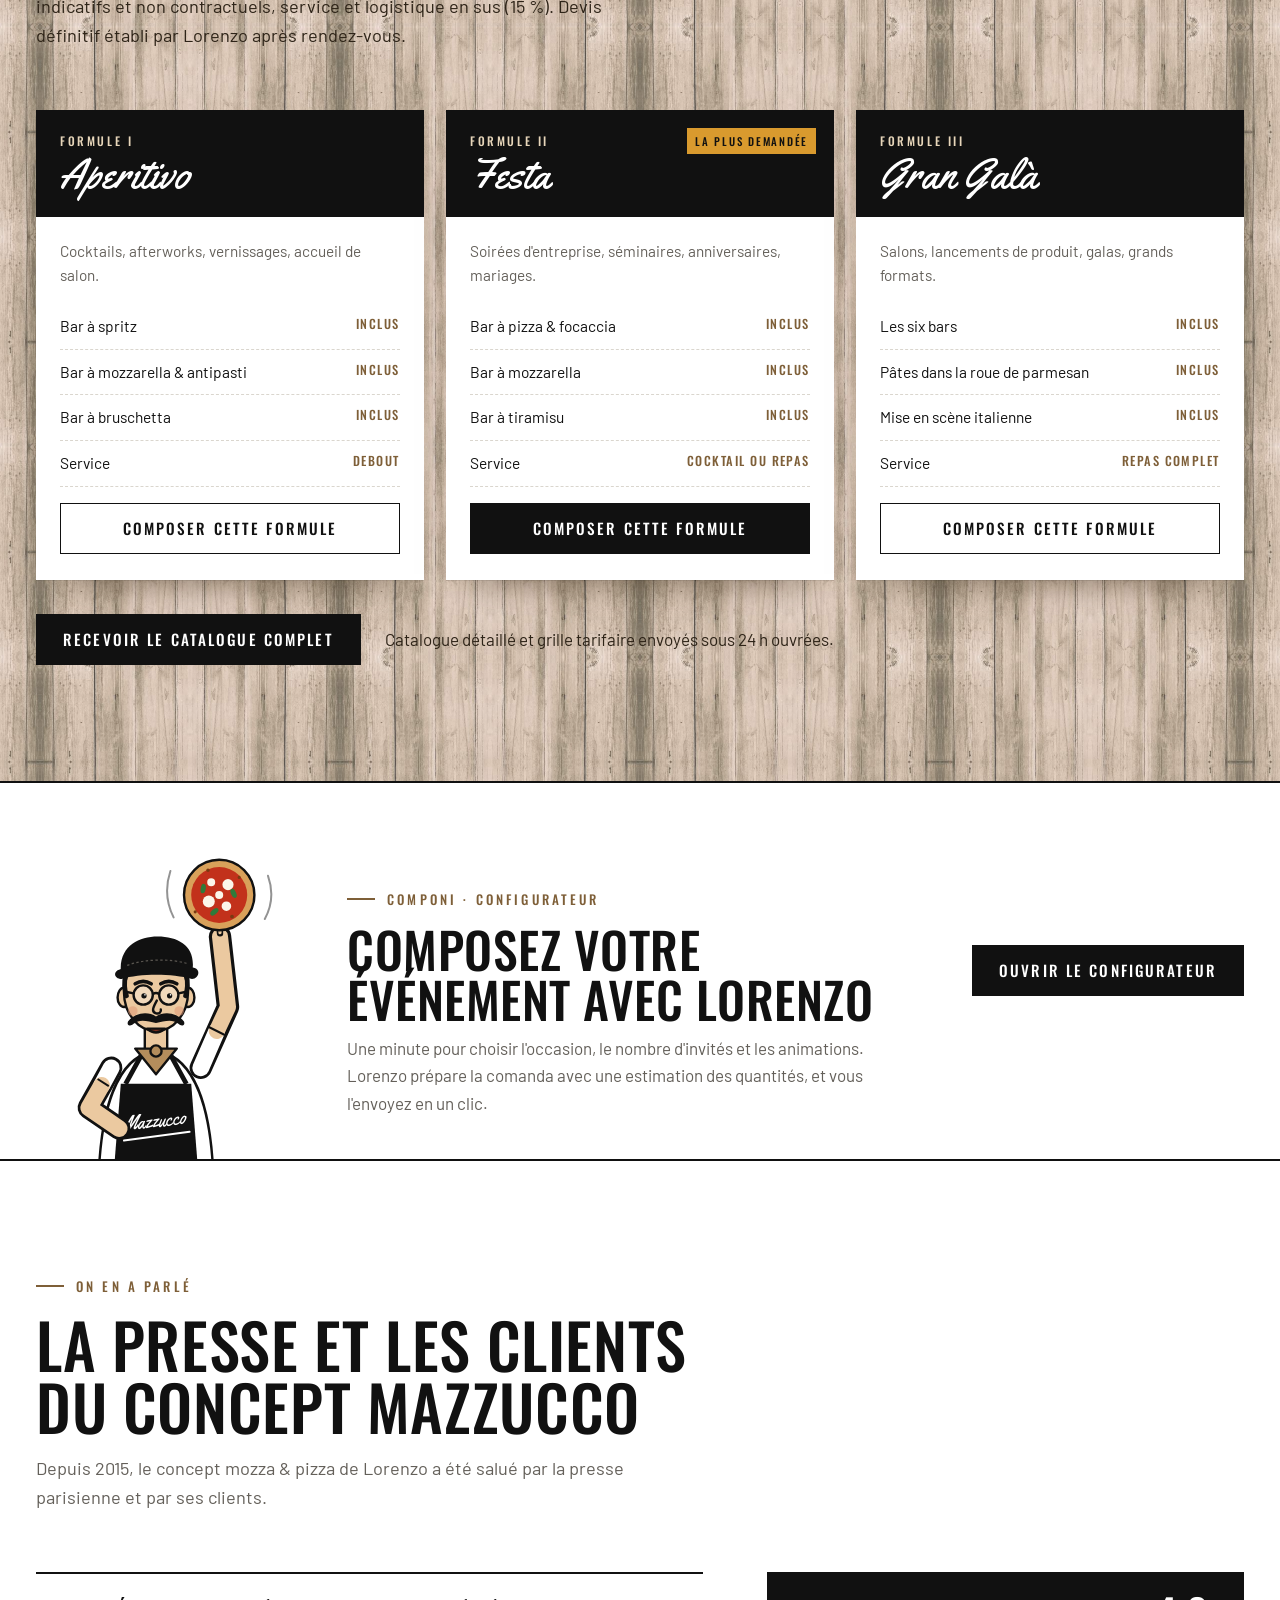
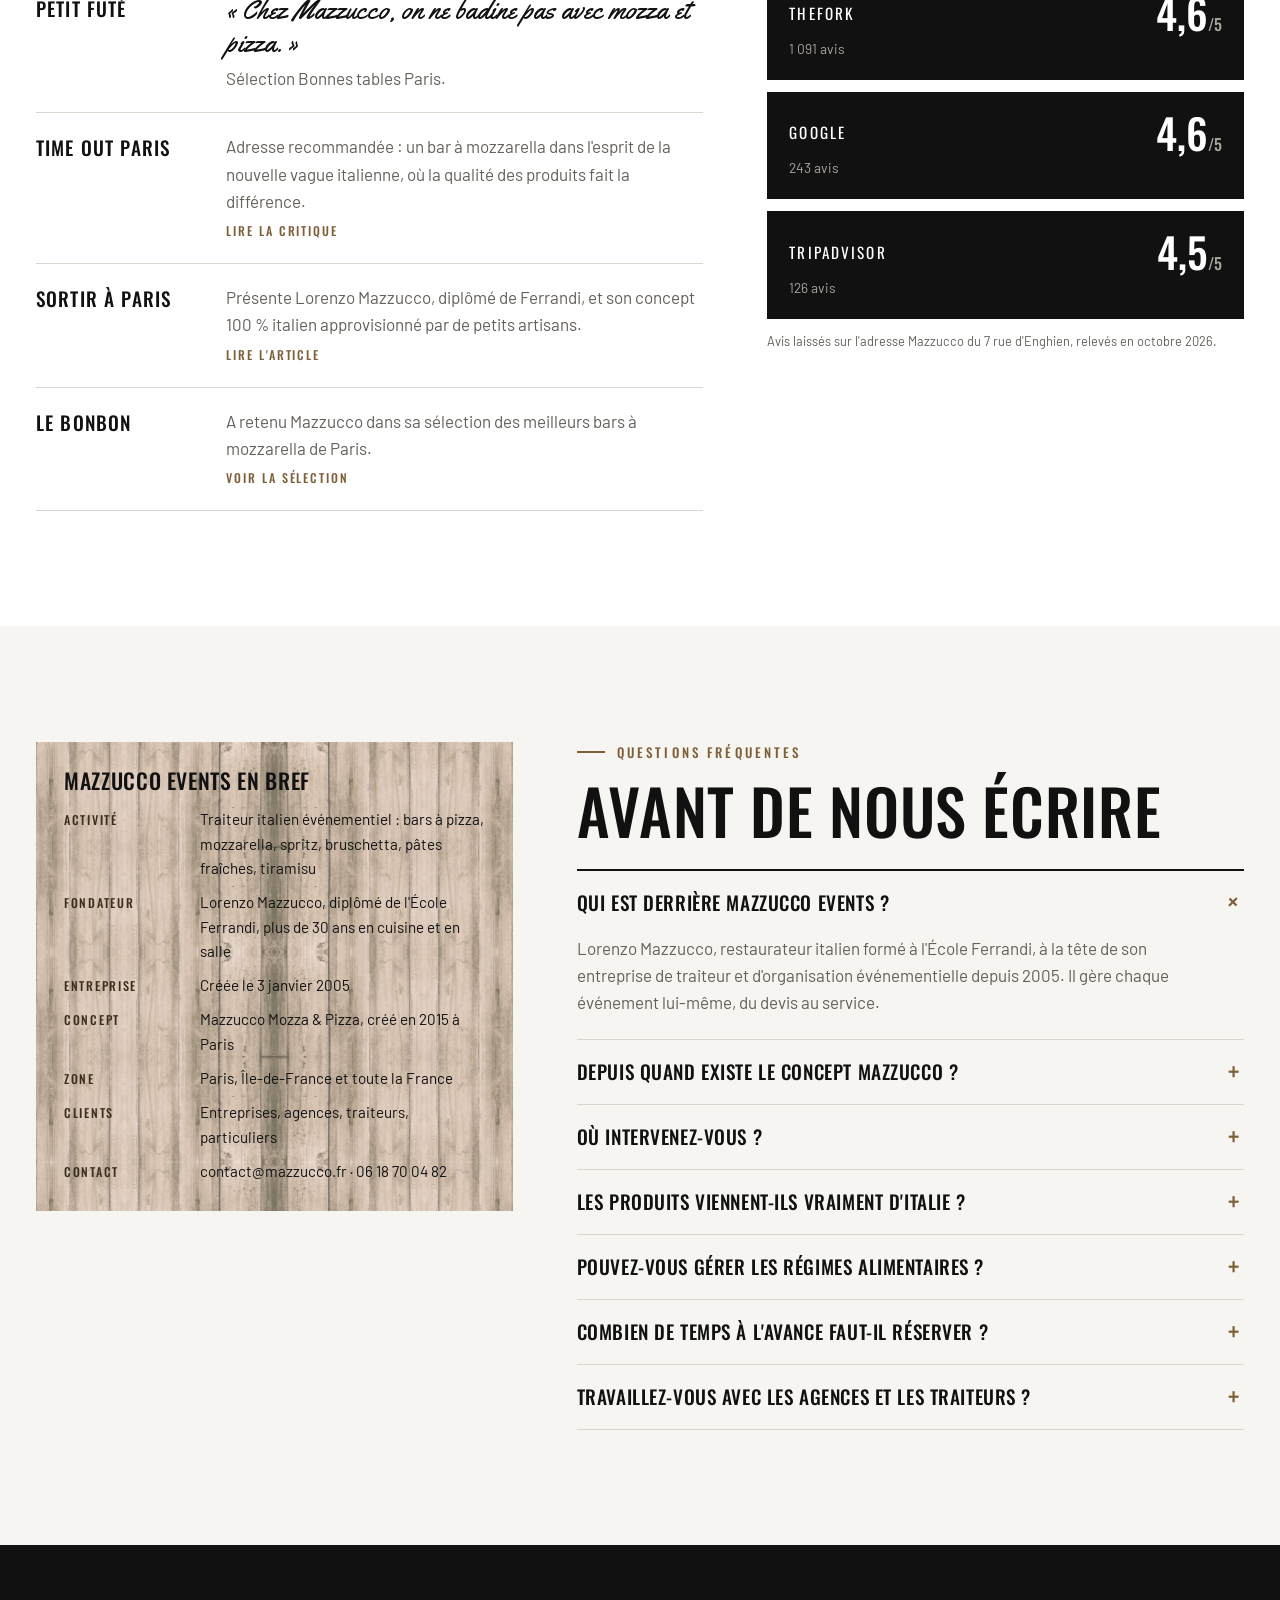
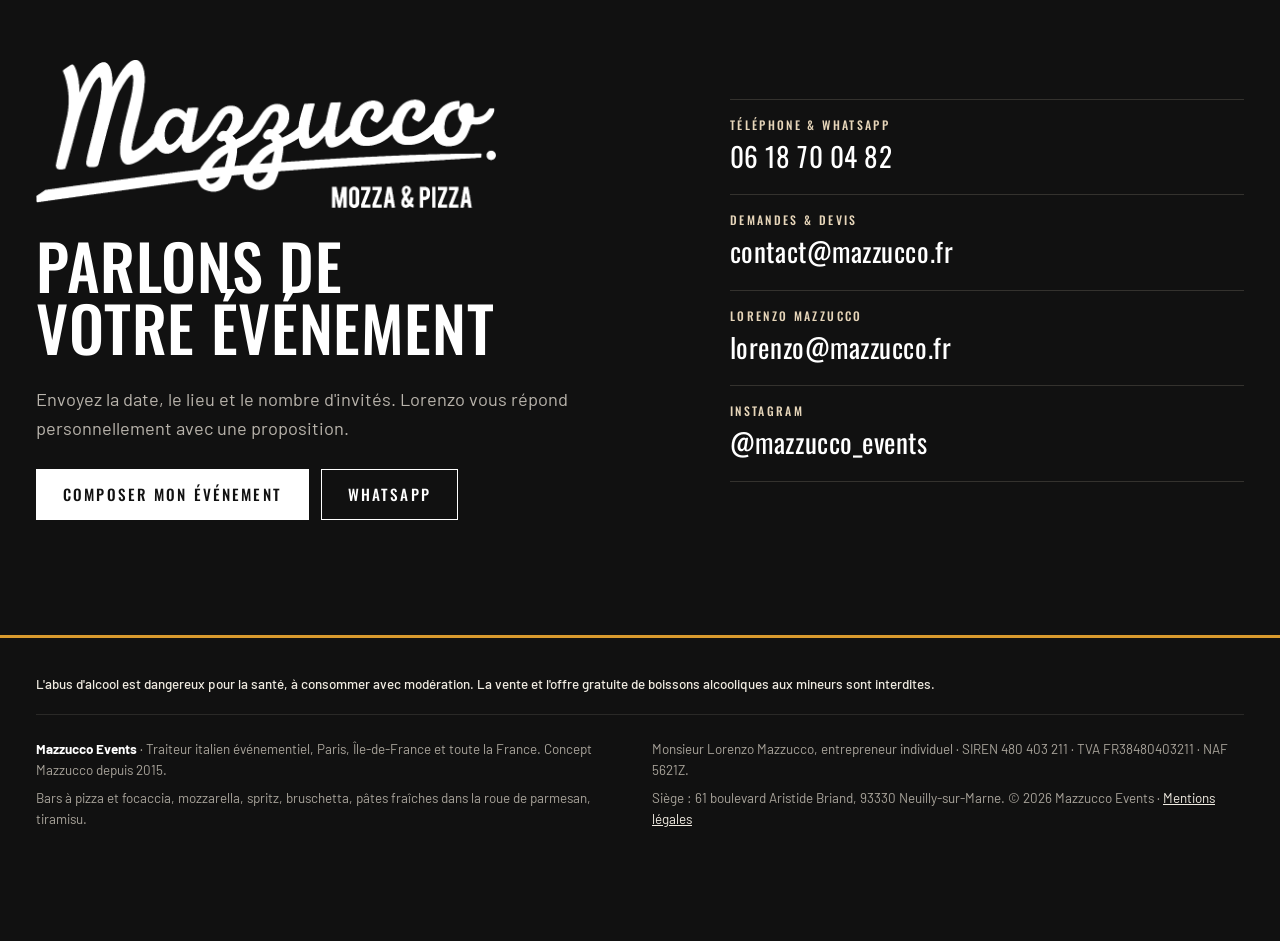
==== commit 0ac157b9: "Bois du camion Mazzucco sur le site - Texture de planches reprise de l'habillage du camion (bois pat" ====
--- a/docs/index.html
+++ b/docs/index.html
@@ -282,7 +282,7 @@
     <div class="hero-stage kraft">
       <div class="bubble"><span class="script">Ciao !</span>Moi, c'est Lorenzo. Je m'occupe de tout, des produits au service.</div>
       <div class="badge" aria-hidden="true">
-        <svg viewBox="0 0 200 200"><defs><path id="circ" d="M100,100 m-78,0 a78,78 0 1,1 156,0 a78,78 0 1,1 -156,0"/></defs><circle cx="100" cy="100" r="98" fill="#111"/><circle cx="100" cy="100" r="58" fill="none" stroke="#B48D5C" stroke-width="1.5"/><text font-family="Oswald, Arial Narrow, sans-serif" font-size="17" fill="#fff"><textPath href="#circ" textLength="480" lengthAdjust="spacing">CONCEPT MAZZUCCO · MOZZA &amp; PIZZA · EVENTI ·</textPath></text></svg>
+        <svg viewBox="0 0 200 200"><defs><path id="circ" d="M100,100 m-78,0 a78,78 0 1,1 156,0 a78,78 0 1,1 -156,0"/></defs><circle cx="100" cy="100" r="98" fill="#111"/><circle cx="100" cy="100" r="58" fill="none" stroke="#D99A2E" stroke-width="1.5"/><text font-family="Oswald, Arial Narrow, sans-serif" font-size="17" fill="#fff"><textPath href="#circ" textLength="480" lengthAdjust="spacing">CONCEPT MAZZUCCO · MOZZA &amp; PIZZA · EVENTI ·</textPath></text></svg>
         <span class="c">dal<br>2015</span>
       </div>
       <svg class="lorenzo" viewBox="0 0 300 430" role="img" aria-label="Lorenzo, le pizzaiolo de Mazzucco, fait tourner une pizza sur son doigt"><use href="#lorenzo"/></svg>
@@ -290,7 +290,8 @@
   </div>
 </section>
 
-<section class="kraft" aria-label="Chiffres clés" style="border-top:2px solid #111">
+<section class="kraft proof-band" aria-label="Chiffres clés">
+  <svg class="swoosh" viewBox="0 0 1440 80" preserveAspectRatio="none" aria-hidden="true"><path d="M0 0H1440V4C1080 8 620 30 0 76Z" fill="#111"/><path d="M1440 4C1080 8 620 30 0 76" fill="none" stroke="#D99A2E" stroke-width="4" vector-effect="non-scaling-stroke"/></svg>
   <div class="wrap proof-row">
     <div><span class="n">2005</span><span class="l">entreprise de traiteur et d'événementiel fondée par Lorenzo</span></div>
     <div><span class="n">2015</span><span class="l">naissance du concept Mazzucco, mozza &amp; pizza</span></div>
--- a/docs/style.css
+++ b/docs/style.css
@@ -9,6 +9,8 @@
   --line: #DAD6CE;
   --kraft: #B48D5C;
   --kraft-deep: #7E5F38;
+  --gold: #D99A2E;
+  --wood-base: #AF9A80;
   --kraft-pale: #E7D6BA;
   --kraft-ink: #2E2418;
   --stamp: #B3261E;
@@ -47,7 +49,9 @@
 .btn-ink:hover { background: var(--ink-2); }
 .btn-white { background: var(--white); color: var(--ink); }
 .btn-line { border-color: currentColor; background: transparent; color: inherit; }
-.kraft { background-color: var(--kraft); background-image: var(--kraft-tex); color: var(--ink); }
+/* Wood planks taken from the Mazzucco truck wrap (mirrored into a seamless tile) */
+.kraft { background: var(--wood-base) url("assets/bois.jpg") repeat center top / 600px auto; color: var(--ink); }
+.section.kraft, .facts.kraft, .proof-band.kraft { background-image: linear-gradient(rgba(250,244,234,.3), rgba(250,244,234,.3)), url("assets/bois.jpg"); background-size: auto, 600px auto; }
 .kraft .kicker, .kraft .lede { color: var(--kraft-ink); }
 .black { background: var(--ink); color: var(--white); }
 .black .lede { color: #B9B4AC; }
@@ -90,7 +94,7 @@
 .hero-grid { display: grid; grid-template-columns: minmax(0, 1.05fr) minmax(0, .95fr); min-height: min(700px, 84vh); }
 .hero-copy { padding-block: clamp(56px, 8vw, 104px); padding-right: clamp(24px, 4vw, 64px); display: grid; align-content: center; gap: 28px; min-width: 0; }
 .hero h1 { font-size: clamp(2.8rem, 6.4vw, 5.6rem); font-weight: 500; line-height: .92; }
-.hero h1 .script { display: block; color: var(--kraft); font-size: .62em; line-height: 1.05; margin-top: .12em; transform: rotate(-4deg); transform-origin: left; }
+.hero h1 .script { display: block; color: var(--gold); font-size: .62em; line-height: 1.05; margin-top: .12em; transform: rotate(-4deg); transform-origin: left; }
 .hero .ctas { display: flex; flex-wrap: wrap; gap: 12px; }
 .hero-stage { position: relative; margin-right: calc(-1 * (var(--gutter-r) + max(0px, (100vw - 1240px) / 2))); display: grid; align-items: end; justify-items: center; padding: 40px 24px 0; overflow: hidden; }
 .hero-stage .lorenzo { width: min(100%, 380px); position: relative; z-index: 1; }
@@ -179,7 +183,7 @@
 .box .lid { background: var(--ink); color: var(--white); padding: 22px 24px 20px; display: grid; gap: 4px; position: relative; }
 .box .lid .f { font: 500 .74rem var(--caps); letter-spacing: .22em; text-transform: uppercase; color: var(--kraft-pale); }
 .box .lid h3 { font-family: var(--script); text-transform: none; font-weight: 400; font-size: 2.6rem; line-height: 1.05; letter-spacing: 0; }
-.box .lid .pop { position: absolute; top: 18px; right: 18px; font: 500 .68rem var(--caps); letter-spacing: .16em; text-transform: uppercase; background: var(--kraft); color: var(--ink); padding: 5px 8px; }
+.box .lid .pop { position: absolute; top: 18px; right: 18px; font: 500 .68rem var(--caps); letter-spacing: .16em; text-transform: uppercase; background: var(--gold); color: var(--ink); padding: 5px 8px; }
 .box .in { padding: 22px 24px 26px; display: grid; gap: 16px; grid-template-rows: auto 1fr auto; }
 .box .for { color: var(--muted); font-size: .96rem; }
 .box ul { list-style: none; margin: 0; padding: 0; align-content: start; display: grid; }
@@ -202,7 +206,7 @@
 .devis-hero { padding-block: clamp(40px, 6vw, 72px); }
 .devis-hero .grid { display: grid; grid-template-columns: minmax(0, 1fr) 300px; gap: 32px; align-items: end; }
 .devis-hero h1 { font-size: clamp(2.6rem, 6vw, 4.8rem); line-height: .95; }
-.devis-hero h1 .script { color: var(--kraft); display: block; font-size: .6em; transform: rotate(-3deg); transform-origin: left; margin-top: .1em; }
+.devis-hero h1 .script { color: var(--gold); display: block; font-size: .6em; transform: rotate(-3deg); transform-origin: left; margin-top: .1em; }
 .devis-hero p { margin-top: 20px; }
 @media (max-width: 760px) { .devis-hero .grid { grid-template-columns: 1fr; } }
 .config { background: var(--paper); }
@@ -372,3 +376,9 @@
 #lightbox .lb-prev { left: max(16px, env(safe-area-inset-left, 0px)); top: 50%; transform: translateY(-50%); }
 #lightbox .lb-next { right: max(16px, env(safe-area-inset-right, 0px)); top: 50%; transform: translateY(-50%); }
 @media (max-width: 640px) { #lightbox .lb-prev, #lightbox .lb-next { top: auto; bottom: calc(16px + env(safe-area-inset-bottom, 0px)); transform: none; } }
+
+/* ---------- Bois & liseré doré (habillage du camion) ---------- */
+.proof-band { position: relative; padding-top: clamp(34px, 5vw, 70px); }
+.swoosh { position: absolute; top: 0; left: 0; width: 100%; height: clamp(34px, 5vw, 70px); display: block; }
+footer { border-top: 3px solid var(--gold); }
+.contact .logo-w { filter: drop-shadow(0 1px 0 rgba(0,0,0,.2)); }
